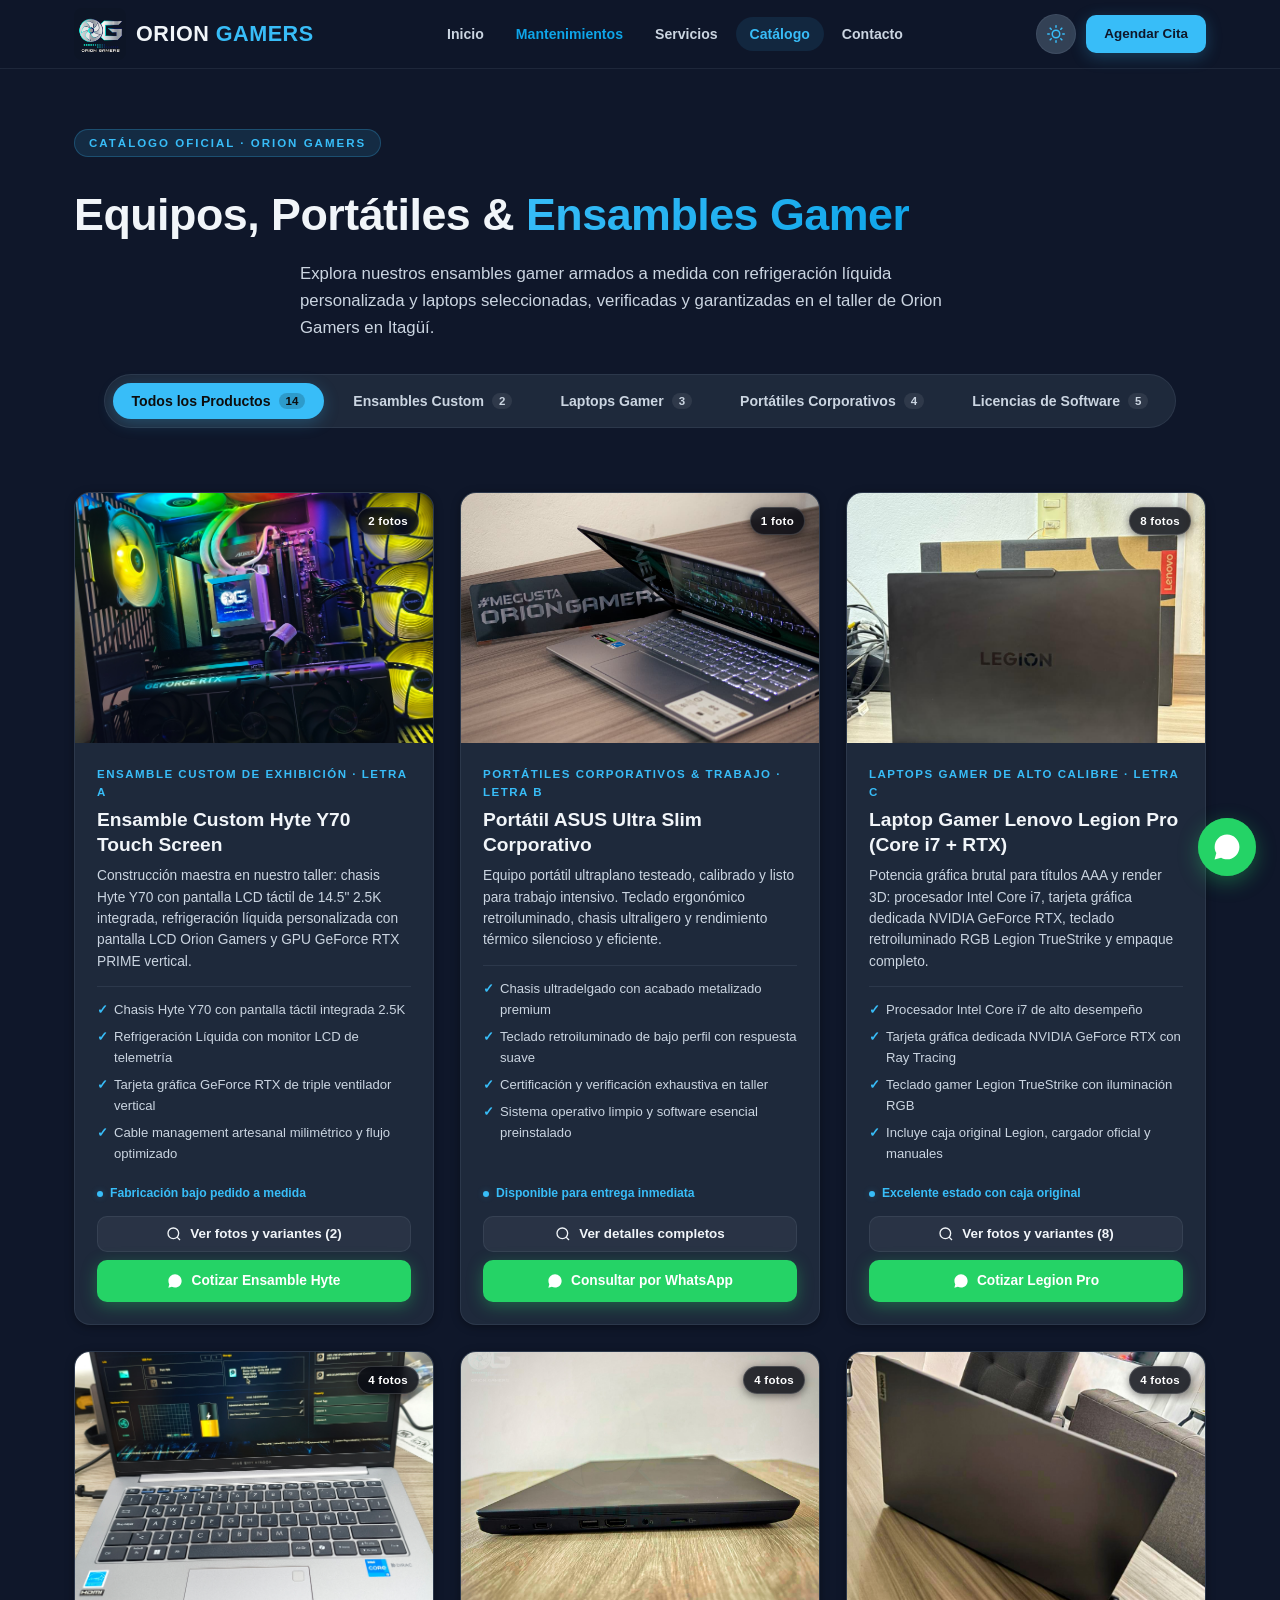
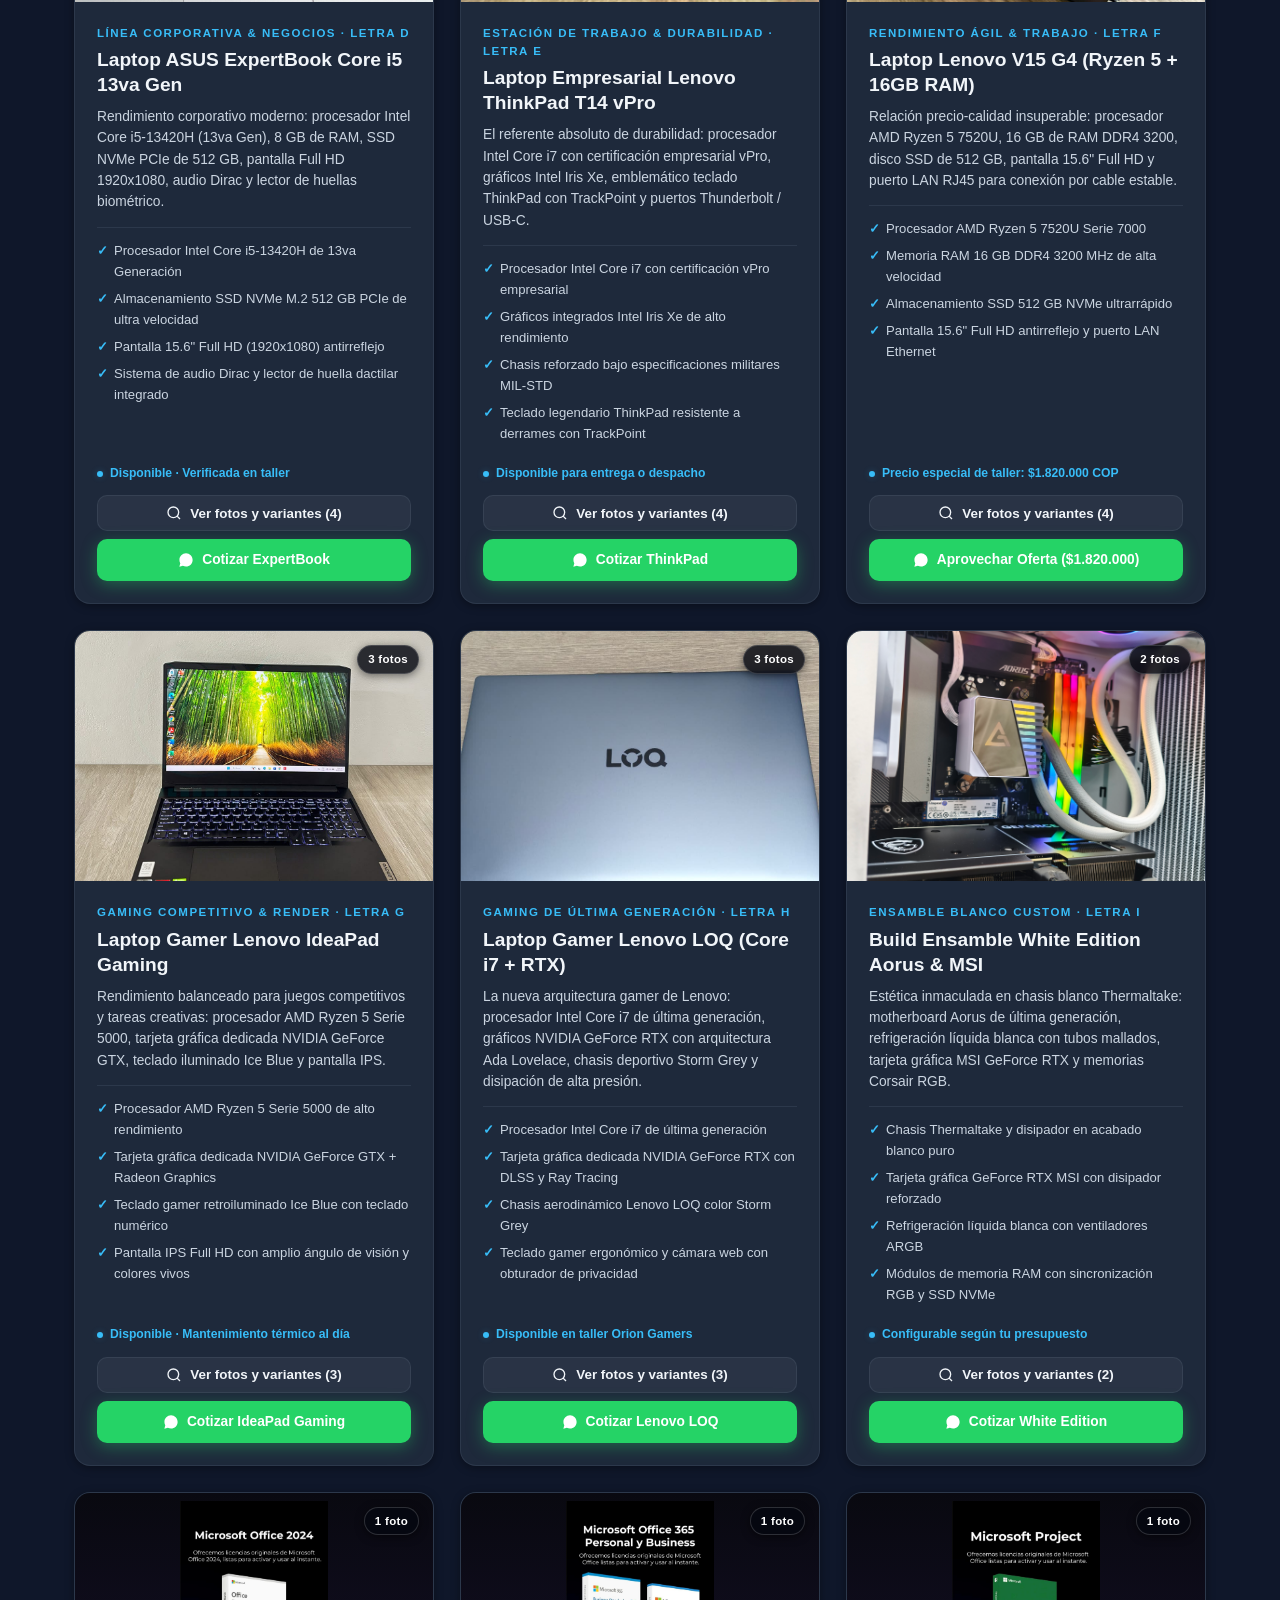
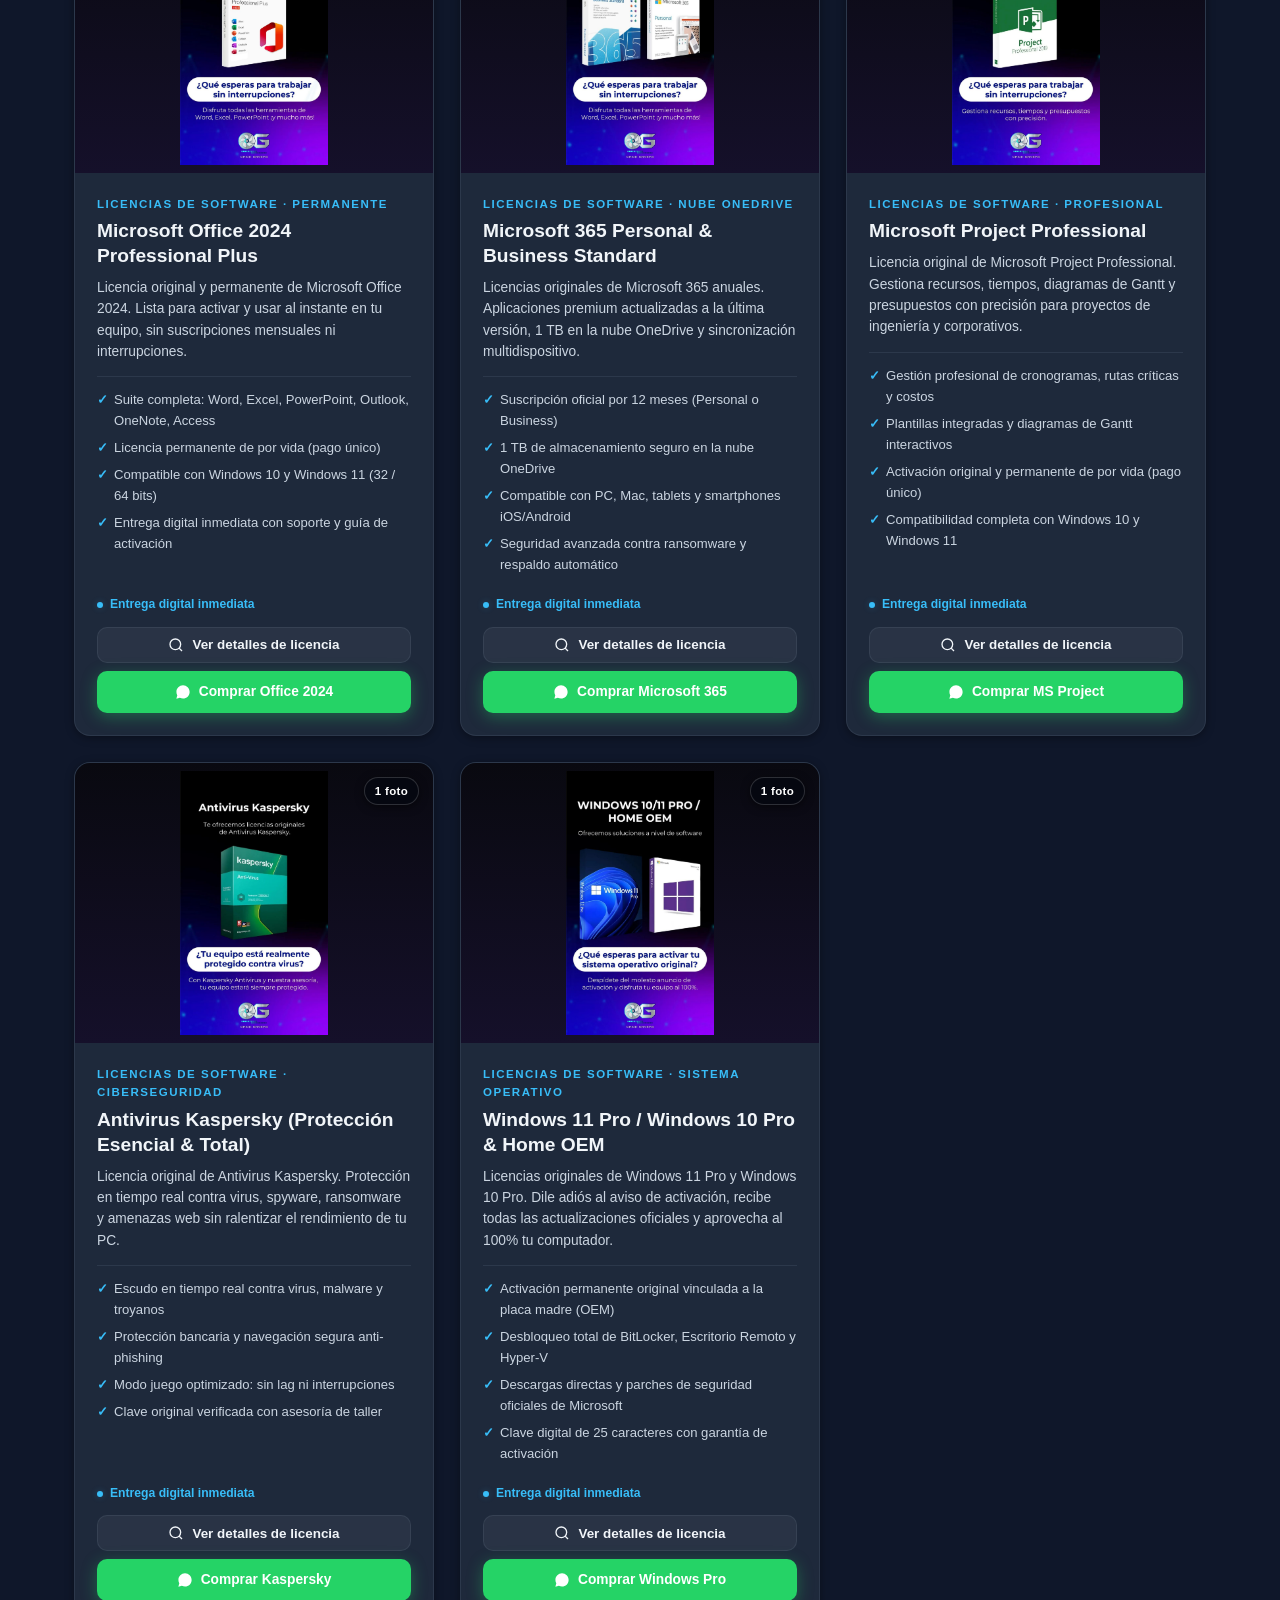
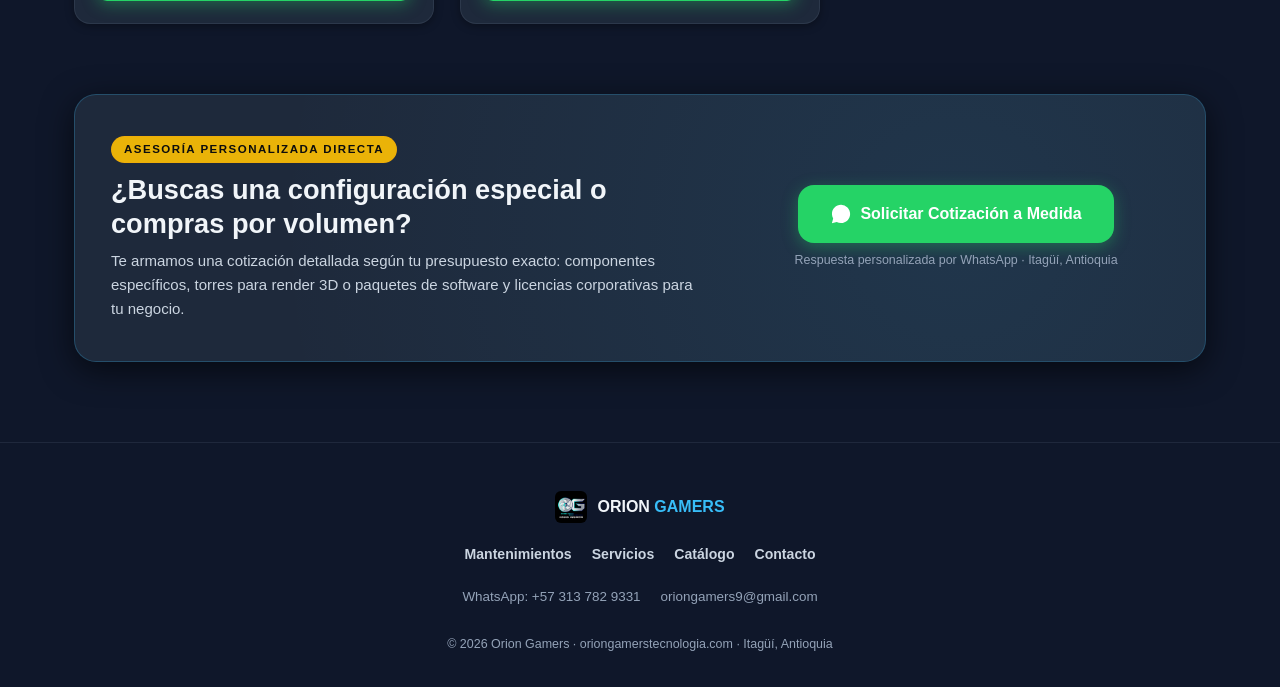
==== catalogo.html @ 81de01fb "Deploy: Sitio web Orion Gamers con catálogo de variantes, mantenimientos PS5 y diseño minimalista" ====
<!DOCTYPE html>
<html lang="es" data-theme="dark">
<head>
  <meta charset="UTF-8">
  <meta name="viewport" content="width=device-width, initial-scale=1.0">
  <title>Catálogo Oficial | Orion Gamers · Ensambles, Portátiles y Licencias Originales</title>
  <meta name="description" content="Explora el catálogo de Orion Gamers en Itagüí: Ensambles gamer personalizados, portátiles garantizados, software 100% original (Windows, Office, Kaspersky) y componentes.">
  <meta name="theme-color" content="#0d0d0d">
  <meta property="og:title" content="Catálogo Oficial · Orion Gamers">
  <meta property="og:description" content="Ensambles gamer a medida, portátiles, licencias de software originales y servicios de taller en Itagüí.">
  <meta property="og:type" content="website">
  <meta property="og:url" content="https://oriongamerstecnologia.com/catalogo.html">
  <meta property="og:image" content="Logos%20OrionGamers/Orion_Gamers_Variante_14.webp">
  <link rel="icon" type="image/webp" href="Logos%20OrionGamers/Orion_Gamers_Variante_14.webp" id="favicon">
  <link rel="stylesheet" href="styles.css">
</head>
<body>

  <!-- ==================== HEADER ==================== -->
  <header class="header" id="header">
    <div class="container header-inner">
      <a href="index.html" class="logo">
        <img src="Logos%20OrionGamers/Orion_Gamers_Variante_14.webp" alt="Orion Gamers" id="brand-logo" width="44" height="44">
        <div class="logo-text">
          <span class="logo-name">ORION <span class="accent">GAMERS</span></span>
        </div>
      </a>

      <nav class="nav" id="nav">
        <a href="index.html" class="nav-link">Inicio</a>
        <a href="mantenimientos.html" class="nav-link nav-highlight">Mantenimientos</a>
        <a href="servicios.html" class="nav-link">Servicios</a>
        <a href="catalogo.html" class="nav-link active">Catálogo</a>
        <a href="contacto.html" class="nav-link">Contacto</a>
      </nav>

      <div class="header-actions">
        <button id="theme-toggle" class="theme-btn" type="button" aria-label="Cambiar tema">
          <svg class="theme-icon-sun" viewBox="0 0 24 24" width="18" height="18" fill="none" stroke="currentColor" stroke-width="2" stroke-linecap="round" stroke-linejoin="round"><circle cx="12" cy="12" r="5"></circle><line x1="12" y1="1" x2="12" y2="3"></line><line x1="12" y1="21" x2="12" y2="23"></line><line x1="4.22" y1="4.22" x2="5.64" y2="5.64"></line><line x1="18.36" y1="18.36" x2="19.78" y2="19.78"></line><line x1="1" y1="12" x2="3" y2="12"></line><line x1="21" y1="12" x2="23" y2="12"></line><line x1="4.22" y1="19.78" x2="5.64" y2="18.36"></line><line x1="18.36" y1="5.64" x2="19.78" y2="4.22"></line></svg>
          <svg class="theme-icon-moon" viewBox="0 0 24 24" width="18" height="18" fill="none" stroke="currentColor" stroke-width="2" stroke-linecap="round" stroke-linejoin="round"><path d="M21 12.79A9 9 0 1 1 11.21 3 7 7 0 0 0 21 12.79z"></path></svg>
        </button>
        <a href="https://wa.me/573137829331?text=Hola%20Orion%20Gamers%2C%20quiero%20agendar%20una%20cita%20previa" target="_blank" rel="noopener" class="btn btn-primary btn-sm hide-mobile">Agendar Cita</a>
        <button id="menu-toggle" class="menu-btn" type="button" aria-label="Menú" aria-expanded="false">
          <span></span><span></span><span></span>
        </button>
      </div>
    </div>
  </header>

  <main>

    <!-- ==================== HERO DEL CATÁLOGO ==================== -->
    <section class="catalog-hero">
      <div class="container text-center">
        <span class="section-badge">CATÁLOGO OFICIAL · ORION GAMERS</span>
        <h1 class="catalog-hero-title">Equipos, Portátiles &amp; <span class="gradient">Ensambles Gamer</span></h1>
        <p class="catalog-hero-desc">
          Explora nuestros ensambles gamer armados a medida con refrigeración líquida personalizada y laptops seleccionadas, verificadas y garantizadas en el taller de Orion Gamers en Itagüí.
        </p>

        <!-- Pestañas de Filtrado Interactivo -->
        <div class="catalog-filter-bar" id="catalog-filter-bar">
          <button type="button" class="filter-btn active" data-filter="all">
            <span>Todos los Productos</span>
            <span class="filter-count" id="count-all">14</span>
          </button>
          <button type="button" class="filter-btn" data-filter="gamer-custom">
            <span>Ensambles Custom</span>
            <span class="filter-count">2</span>
          </button>
          <button type="button" class="filter-btn" data-filter="laptop-gamer">
            <span>Laptops Gamer</span>
            <span class="filter-count">3</span>
          </button>
          <button type="button" class="filter-btn" data-filter="laptop-pro">
            <span>Portátiles Corporativos</span>
            <span class="filter-count">4</span>
          </button>
          <button type="button" class="filter-btn" data-filter="software-licencias">
            <span>Licencias de Software</span>
            <span class="filter-count">5</span>
          </button>
        </div>
      </div>
    </section>

    <!-- ==================== GRILLA DEL CATÁLOGO ==================== -->
    <section class="catalog-section">
      <div class="container">
        
        <div class="catalog-grid" id="catalog-grid">

          <!-- 1. PRODUCTO A: ENSAMBLE CUSTOM HYTE Y70 TOUCH SCREEN -->
          <article class="catalog-card" data-category="gamer-custom" data-product-id="A">
            <div class="catalog-card-media" role="button" tabindex="0" aria-label="Ampliar fotos del Ensamble Custom Hyte Y70">
              <span class="catalog-variants-pill">2 fotos</span>
              <img src="Imagenes%20y%20videos%20Pagina/A.jpeg" alt="Ensamble Custom Hyte Y70 Touch Screen Orion Gamers con GPU Vertical y Refrigeración Líquida" loading="lazy">
              <div class="catalog-media-overlay">
                <span class="overlay-badge">Ver 2 fotos y pantalla LCD</span>
              </div>
            </div>
            <div class="catalog-card-body">
              <div class="catalog-category-tag">Ensamble Custom de Exhibición · Letra A</div>
              <h3 class="catalog-item-title">Ensamble Custom Hyte Y70 Touch Screen</h3>
              <p class="catalog-item-desc">Construcción maestra en nuestro taller: chasis Hyte Y70 con pantalla LCD táctil de 14.5" 2.5K integrada, refrigeración líquida personalizada con pantalla LCD Orion Gamers y GPU GeForce RTX PRIME vertical.</p>
              <ul class="catalog-item-specs">
                <li><span>✓</span> Chasis Hyte Y70 con pantalla táctil integrada 2.5K</li>
                <li><span>✓</span> Refrigeración Líquida con monitor LCD de telemetría</li>
                <li><span>✓</span> Tarjeta gráfica GeForce RTX de triple ventilador vertical</li>
                <li><span>✓</span> Cable management artesanal milimétrico y flujo optimizado</li>
              </ul>
              <div class="catalog-card-footer">
                <span class="catalog-stock-status">Fabricación bajo pedido a medida</span>
                <div class="catalog-card-actions">
                  <button type="button" class="btn btn-secondary btn-catalog-view" data-product-id="A">
                    <svg viewBox="0 0 24 24" width="16" height="16" fill="none" stroke="currentColor" stroke-width="2"><circle cx="11" cy="11" r="8"></circle><line x1="21" y1="21" x2="16.65" y2="16.65"></line></svg>
                    Ver fotos y variantes (2)
                  </button>
                  <a href="https://wa.me/573137829331?text=Hola%20Orion%20Gamers%2C%20deseo%20cotizar%20un%20ensamble%20custom%20similar%20al%20Hyte%20Y70%20Touch." target="_blank" rel="noopener" class="btn btn-whatsapp btn-catalog-quote">
                    <svg viewBox="0 0 24 24" width="16" height="16" fill="currentColor"><path d="M12.04 2c-5.46 0-9.91 4.45-9.91 9.91 0 1.75.46 3.45 1.32 4.95L2.05 22l5.25-1.38c1.45.79 3.08 1.21 4.74 1.21 5.46 0 9.91-4.45 9.91-9.91 0-2.65-1.03-5.14-2.9-7.01A9.82 9.82 0 0 0 12.04 2zM17.5 14.38c-.28-.14-1.65-.81-1.9-.9-.26-.1-.45-.14-.64.14-.19.28-.73.9-.9 1.09-.17.19-.34.21-.62.07-.28-.14-1.18-.43-2.25-1.39-.83-.74-1.39-1.65-1.55-1.93-.16-.28-.02-.43.12-.57.13-.13.28-.34.42-.51.14-.17.19-.28.28-.47.09-.19.05-.36-.02-.5-.07-.14-.64-1.54-.88-2.11-.23-.55-.47-.48-.64-.49-.17-.01-.36-.01-.55-.01-.19 0-.5.07-.76.36-.26.28-1 1-1 2.43 0 1.44 1.03 2.82 1.18 3.01.14.19 2.03 3.1 4.92 4.35.69.3 1.23.48 1.65.61.69.22 1.32.19 1.82.11.56-.08 1.65-.67 1.88-1.32.23-.65.23-1.2.16-1.32-.07-.12-.26-.19-.54-.33z"/></svg>
                    Cotizar Ensamble Hyte
                  </a>
                </div>
              </div>
            </div>
          </article>

          <!-- 2. PRODUCTO B: PORTÁTIL ASUS ZENBOOK / VIVOBOOK CORPORATIVO -->
          <article class="catalog-card" data-category="laptop-pro" data-product-id="B">
            <div class="catalog-card-media" role="button" tabindex="0" aria-label="Ampliar fotos del Portátil ASUS">
              <span class="catalog-variants-pill">1 foto</span>
              <img src="Imagenes%20y%20videos%20Pagina/B.jpeg" alt="Portátil ASUS verificado con placa oficial Orion Gamers" loading="lazy">
              <div class="catalog-media-overlay">
                <span class="overlay-badge">Ver detalles del equipo</span>
              </div>
            </div>
            <div class="catalog-card-body">
              <div class="catalog-category-tag">Portátiles Corporativos &amp; Trabajo · Letra B</div>
              <h3 class="catalog-item-title">Portátil ASUS Ultra Slim Corporativo</h3>
              <p class="catalog-item-desc">Equipo portátil ultraplano testeado, calibrado y listo para trabajo intensivo. Teclado ergonómico retroiluminado, chasis ultraligero y rendimiento térmico silencioso y eficiente.</p>
              <ul class="catalog-item-specs">
                <li><span>✓</span> Chasis ultradelgado con acabado metalizado premium</li>
                <li><span>✓</span> Teclado retroiluminado de bajo perfil con respuesta suave</li>
                <li><span>✓</span> Certificación y verificación exhaustiva en taller</li>
                <li><span>✓</span> Sistema operativo limpio y software esencial preinstalado</li>
              </ul>
              <div class="catalog-card-footer">
                <span class="catalog-stock-status">Disponible para entrega inmediata</span>
                <div class="catalog-card-actions">
                  <button type="button" class="btn btn-secondary btn-catalog-view" data-product-id="B">
                    <svg viewBox="0 0 24 24" width="16" height="16" fill="none" stroke="currentColor" stroke-width="2"><circle cx="11" cy="11" r="8"></circle><line x1="21" y1="21" x2="16.65" y2="16.65"></line></svg>
                    Ver detalles completos
                  </button>
                  <a href="https://wa.me/573137829331?text=Hola%20Orion%20Gamers%2C%20deseo%20consultar%20precio%20y%20disponibilidad%20del%20port%C3%A1til%20ASUS%20corporativo." target="_blank" rel="noopener" class="btn btn-whatsapp btn-catalog-quote">
                    <svg viewBox="0 0 24 24" width="16" height="16" fill="currentColor"><path d="M12.04 2c-5.46 0-9.91 4.45-9.91 9.91 0 1.75.46 3.45 1.32 4.95L2.05 22l5.25-1.38c1.45.79 3.08 1.21 4.74 1.21 5.46 0 9.91-4.45 9.91-9.91 0-2.65-1.03-5.14-2.9-7.01A9.82 9.82 0 0 0 12.04 2zM17.5 14.38c-.28-.14-1.65-.81-1.9-.9-.26-.1-.45-.14-.64.14-.19.28-.73.9-.9 1.09-.17.19-.34.21-.62.07-.28-.14-1.18-.43-2.25-1.39-.83-.74-1.39-1.65-1.55-1.93-.16-.28-.02-.43.12-.57.13-.13.28-.34.42-.51.14-.17.19-.28.28-.47.09-.19.05-.36-.02-.5-.07-.14-.64-1.54-.88-2.11-.23-.55-.47-.48-.64-.49-.17-.01-.36-.01-.55-.01-.19 0-.5.07-.76.36-.26.28-1 1-1 2.43 0 1.44 1.03 2.82 1.18 3.01.14.19 2.03 3.1 4.92 4.35.69.3 1.23.48 1.65.61.69.22 1.32.19 1.82.11.56-.08 1.65-.67 1.88-1.32.23-.65.23-1.2.16-1.32-.07-.12-.26-.19-.54-.33z"/></svg>
                    Consultar por WhatsApp
                  </a>
                </div>
              </div>
            </div>
          </article>

          <!-- 3. PRODUCTO C: LAPTOP GAMER LENOVO LEGION PRO (8 VARIANTES) -->
          <article class="catalog-card" data-category="laptop-gamer" data-product-id="C">
            <div class="catalog-card-media" role="button" tabindex="0" aria-label="Ampliar fotos de la Laptop Gamer Lenovo Legion Pro">
              <span class="catalog-variants-pill">8 fotos</span>
              <img src="Imagenes%20y%20videos%20Pagina/C.jpeg" alt="Laptop Gamer Lenovo Legion Pro con Disipación Térmica Reforzada Orion Gamers" loading="lazy">
              <div class="catalog-media-overlay">
                <span class="overlay-badge">Ver 8 variantes y caja original</span>
              </div>
            </div>
            <div class="catalog-card-body">
              <div class="catalog-category-tag">Laptops Gamer de Alto Calibre · Letra C</div>
              <h3 class="catalog-item-title">Laptop Gamer Lenovo Legion Pro (Core i7 + RTX)</h3>
              <p class="catalog-item-desc">Potencia gráfica brutal para títulos AAA y render 3D: procesador Intel Core i7, tarjeta gráfica dedicada NVIDIA GeForce RTX, teclado retroiluminado RGB Legion TrueStrike y empaque completo.</p>
              <ul class="catalog-item-specs">
                <li><span>✓</span> Procesador Intel Core i7 de alto desempeño</li>
                <li><span>✓</span> Tarjeta gráfica dedicada NVIDIA GeForce RTX con Ray Tracing</li>
                <li><span>✓</span> Teclado gamer Legion TrueStrike con iluminación RGB</li>
                <li><span>✓</span> Incluye caja original Legion, cargador oficial y manuales</li>
              </ul>
              <div class="catalog-card-footer">
                <span class="catalog-stock-status">Excelente estado con caja original</span>
                <div class="catalog-card-actions">
                  <button type="button" class="btn btn-secondary btn-catalog-view" data-product-id="C">
                    <svg viewBox="0 0 24 24" width="16" height="16" fill="none" stroke="currentColor" stroke-width="2"><circle cx="11" cy="11" r="8"></circle><line x1="21" y1="21" x2="16.65" y2="16.65"></line></svg>
                    Ver fotos y variantes (8)
                  </button>
                  <a href="https://wa.me/573137829331?text=Hola%20Orion%20Gamers%2C%20deseo%20cotizar%20la%20laptop%20gamer%20Lenovo%20Legion%20Pro%20con%20Core%20i7%20y%20RTX." target="_blank" rel="noopener" class="btn btn-whatsapp btn-catalog-quote">
                    <svg viewBox="0 0 24 24" width="16" height="16" fill="currentColor"><path d="M12.04 2c-5.46 0-9.91 4.45-9.91 9.91 0 1.75.46 3.45 1.32 4.95L2.05 22l5.25-1.38c1.45.79 3.08 1.21 4.74 1.21 5.46 0 9.91-4.45 9.91-9.91 0-2.65-1.03-5.14-2.9-7.01A9.82 9.82 0 0 0 12.04 2zM17.5 14.38c-.28-.14-1.65-.81-1.9-.9-.26-.1-.45-.14-.64.14-.19.28-.73.9-.9 1.09-.17.19-.34.21-.62.07-.28-.14-1.18-.43-2.25-1.39-.83-.74-1.39-1.65-1.55-1.93-.16-.28-.02-.43.12-.57.13-.13.28-.34.42-.51.14-.17.19-.28.28-.47.09-.19.05-.36-.02-.5-.07-.14-.64-1.54-.88-2.11-.23-.55-.47-.48-.64-.49-.17-.01-.36-.01-.55-.01-.19 0-.5.07-.76.36-.26.28-1 1-1 2.43 0 1.44 1.03 2.82 1.18 3.01.14.19 2.03 3.1 4.92 4.35.69.3 1.23.48 1.65.61.69.22 1.32.19 1.82.11.56-.08 1.65-.67 1.88-1.32.23-.65.23-1.2.16-1.32-.07-.12-.26-.19-.54-.33z"/></svg>
                    Cotizar Legion Pro
                  </a>
                </div>
              </div>
            </div>
          </article>

          <!-- 4. PRODUCTO D: LAPTOP ASUS EXPERTBOOK CORE I5 13VA GEN (4 VARIANTES) -->
          <article class="catalog-card" data-category="laptop-pro" data-product-id="D">
            <div class="catalog-card-media" role="button" tabindex="0" aria-label="Ampliar fotos de la Laptop ASUS ExpertBook">
              <span class="catalog-variants-pill">4 fotos</span>
              <img src="Imagenes%20y%20videos%20Pagina/D.jpeg" alt="Laptop ASUS ExpertBook Intel Core i5 13va Gen con BIOS EZ Mode verificado Orion Gamers" loading="lazy">
              <div class="catalog-media-overlay">
                <span class="overlay-badge">Ver 4 fotos y telemetría BIOS</span>
              </div>
            </div>
            <div class="catalog-card-body">
              <div class="catalog-category-tag">Línea Corporativa &amp; Negocios · Letra D</div>
              <h3 class="catalog-item-title">Laptop ASUS ExpertBook Core i5 13va Gen</h3>
              <p class="catalog-item-desc">Rendimiento corporativo moderno: procesador Intel Core i5-13420H (13va Gen), 8 GB de RAM, SSD NVMe PCIe de 512 GB, pantalla Full HD 1920x1080, audio Dirac y lector de huellas biométrico.</p>
              <ul class="catalog-item-specs">
                <li><span>✓</span> Procesador Intel Core i5-13420H de 13va Generación</li>
                <li><span>✓</span> Almacenamiento SSD NVMe M.2 512 GB PCIe de ultra velocidad</li>
                <li><span>✓</span> Pantalla 15.6" Full HD (1920x1080) antirreflejo</li>
                <li><span>✓</span> Sistema de audio Dirac y lector de huella dactilar integrado</li>
              </ul>
              <div class="catalog-card-footer">
                <span class="catalog-stock-status">Disponible · Verificada en taller</span>
                <div class="catalog-card-actions">
                  <button type="button" class="btn btn-secondary btn-catalog-view" data-product-id="D">
                    <svg viewBox="0 0 24 24" width="16" height="16" fill="none" stroke="currentColor" stroke-width="2"><circle cx="11" cy="11" r="8"></circle><line x1="21" y1="21" x2="16.65" y2="16.65"></line></svg>
                    Ver fotos y variantes (4)
                  </button>
                  <a href="https://wa.me/573137829331?text=Hola%20Orion%20Gamers%2C%20deseo%20cotizar%20la%20laptop%20ASUS%20ExpertBook%20Core%20i5%2013va%20Gen." target="_blank" rel="noopener" class="btn btn-whatsapp btn-catalog-quote">
                    <svg viewBox="0 0 24 24" width="16" height="16" fill="currentColor"><path d="M12.04 2c-5.46 0-9.91 4.45-9.91 9.91 0 1.75.46 3.45 1.32 4.95L2.05 22l5.25-1.38c1.45.79 3.08 1.21 4.74 1.21 5.46 0 9.91-4.45 9.91-9.91 0-2.65-1.03-5.14-2.9-7.01A9.82 9.82 0 0 0 12.04 2zM17.5 14.38c-.28-.14-1.65-.81-1.9-.9-.26-.1-.45-.14-.64.14-.19.28-.73.9-.9 1.09-.17.19-.34.21-.62.07-.28-.14-1.18-.43-2.25-1.39-.83-.74-1.39-1.65-1.55-1.93-.16-.28-.02-.43.12-.57.13-.13.28-.34.42-.51.14-.17.19-.28.28-.47.09-.19.05-.36-.02-.5-.07-.14-.64-1.54-.88-2.11-.23-.55-.47-.48-.64-.49-.17-.01-.36-.01-.55-.01-.19 0-.5.07-.76.36-.26.28-1 1-1 2.43 0 1.44 1.03 2.82 1.18 3.01.14.19 2.03 3.1 4.92 4.35.69.3 1.23.48 1.65.61.69.22 1.32.19 1.82.11.56-.08 1.65-.67 1.88-1.32.23-.65.23-1.2.16-1.32-.07-.12-.26-.19-.54-.33z"/></svg>
                    Cotizar ExpertBook
                  </a>
                </div>
              </div>
            </div>
          </article>

          <!-- 5. PRODUCTO E: LAPTOP EMPRESARIAL LENOVO THINKPAD T14 (4 VARIANTES) -->
          <article class="catalog-card" data-category="laptop-pro" data-product-id="E">
            <div class="catalog-card-media" role="button" tabindex="0" aria-label="Ampliar fotos de la Laptop Lenovo ThinkPad T14">
              <span class="catalog-variants-pill">4 fotos</span>
              <img src="Imagenes%20y%20videos%20Pagina/E.jpeg" alt="Laptops Empresariales ThinkPad T14 con Teclado Ergonómico y Puertos Thunderbolt" loading="lazy">
              <div class="catalog-media-overlay">
                <span class="overlay-badge">Ver 4 fotos del ThinkPad T14</span>
              </div>
            </div>
            <div class="catalog-card-body">
              <div class="catalog-category-tag">Estación de Trabajo &amp; Durabilidad · Letra E</div>
              <h3 class="catalog-item-title">Laptop Empresarial Lenovo ThinkPad T14 vPro</h3>
              <p class="catalog-item-desc">El referente absoluto de durabilidad: procesador Intel Core i7 con certificación empresarial vPro, gráficos Intel Iris Xe, emblemático teclado ThinkPad con TrackPoint y puertos Thunderbolt / USB-C.</p>
              <ul class="catalog-item-specs">
                <li><span>✓</span> Procesador Intel Core i7 con certificación vPro empresarial</li>
                <li><span>✓</span> Gráficos integrados Intel Iris Xe de alto rendimiento</li>
                <li><span>✓</span> Chasis reforzado bajo especificaciones militares MIL-STD</li>
                <li><span>✓</span> Teclado legendario ThinkPad resistente a derrames con TrackPoint</li>
              </ul>
              <div class="catalog-card-footer">
                <span class="catalog-stock-status">Disponible para entrega o despacho</span>
                <div class="catalog-card-actions">
                  <button type="button" class="btn btn-secondary btn-catalog-view" data-product-id="E">
                    <svg viewBox="0 0 24 24" width="16" height="16" fill="none" stroke="currentColor" stroke-width="2"><circle cx="11" cy="11" r="8"></circle><line x1="21" y1="21" x2="16.65" y2="16.65"></line></svg>
                    Ver fotos y variantes (4)
                  </button>
                  <a href="https://wa.me/573137829331?text=Hola%20Orion%20Gamers%2C%20requiero%20cotizaci%C3%B3n%20de%20la%20laptop%20empresarial%20Lenovo%20ThinkPad%20T14." target="_blank" rel="noopener" class="btn btn-whatsapp btn-catalog-quote">
                    <svg viewBox="0 0 24 24" width="16" height="16" fill="currentColor"><path d="M12.04 2c-5.46 0-9.91 4.45-9.91 9.91 0 1.75.46 3.45 1.32 4.95L2.05 22l5.25-1.38c1.45.79 3.08 1.21 4.74 1.21 5.46 0 9.91-4.45 9.91-9.91 0-2.65-1.03-5.14-2.9-7.01A9.82 9.82 0 0 0 12.04 2zM17.5 14.38c-.28-.14-1.65-.81-1.9-.9-.26-.1-.45-.14-.64.14-.19.28-.73.9-.9 1.09-.17.19-.34.21-.62.07-.28-.14-1.18-.43-2.25-1.39-.83-.74-1.39-1.65-1.55-1.93-.16-.28-.02-.43.12-.57.13-.13.28-.34.42-.51.14-.17.19-.28.28-.47.09-.19.05-.36-.02-.5-.07-.14-.64-1.54-.88-2.11-.23-.55-.47-.48-.64-.49-.17-.01-.36-.01-.55-.01-.19 0-.5.07-.76.36-.26.28-1 1-1 2.43 0 1.44 1.03 2.82 1.18 3.01.14.19 2.03 3.1 4.92 4.35.69.3 1.23.48 1.65.61.69.22 1.32.19 1.82.11.56-.08 1.65-.67 1.88-1.32.23-.65.23-1.2.16-1.32-.07-.12-.26-.19-.54-.33z"/></svg>
                    Cotizar ThinkPad
                  </a>
                </div>
              </div>
            </div>
          </article>

          <!-- 6. PRODUCTO F: LENOVO V15 G4 AMN RYZEN 5 + 16GB (4 VARIANTES) -->
          <article class="catalog-card" data-category="laptop-pro" data-product-id="F">
            <div class="catalog-card-media" role="button" tabindex="0" aria-label="Ampliar fotos de la Laptop Lenovo V15 G4">
              <span class="catalog-variants-pill">4 fotos</span>
              <img src="Imagenes%20y%20videos%20Pagina/F.jpeg" alt="Laptop Lenovo V15 G4 AMN AMD Ryzen 5 16GB RAM 512SSD Orion Gamers" loading="lazy">
              <div class="catalog-media-overlay">
                <span class="overlay-badge">Ver 4 fotos y ficha técnica</span>
              </div>
            </div>
            <div class="catalog-card-body">
              <div class="catalog-category-tag">Rendimiento Ágil &amp; Trabajo · Letra F</div>
              <h3 class="catalog-item-title">Laptop Lenovo V15 G4 (Ryzen 5 + 16GB RAM)</h3>
              <p class="catalog-item-desc">Relación precio-calidad insuperable: procesador AMD Ryzen 5 7520U, 16 GB de RAM DDR4 3200, disco SSD de 512 GB, pantalla 15.6" Full HD y puerto LAN RJ45 para conexión por cable estable.</p>
              <ul class="catalog-item-specs">
                <li><span>✓</span> Procesador AMD Ryzen 5 7520U Serie 7000</li>
                <li><span>✓</span> Memoria RAM 16 GB DDR4 3200 MHz de alta velocidad</li>
                <li><span>✓</span> Almacenamiento SSD 512 GB NVMe ultrarrápido</li>
                <li><span>✓</span> Pantalla 15.6" Full HD antirreflejo y puerto LAN Ethernet</li>
              </ul>
              <div class="catalog-card-footer">
                <span class="catalog-stock-status">Precio especial de taller: $1.820.000 COP</span>
                <div class="catalog-card-actions">
                  <button type="button" class="btn btn-secondary btn-catalog-view" data-product-id="F">
                    <svg viewBox="0 0 24 24" width="16" height="16" fill="none" stroke="currentColor" stroke-width="2"><circle cx="11" cy="11" r="8"></circle><line x1="21" y1="21" x2="16.65" y2="16.65"></line></svg>
                    Ver fotos y variantes (4)
                  </button>
                  <a href="https://wa.me/573137829331?text=Hola%20Orion%20Gamers%2C%20me%20interesa%20la%20laptop%20Lenovo%20V15%20G4%20Ryzen%205%20con%2016GB%20RAM%20por%20%241.820.000." target="_blank" rel="noopener" class="btn btn-whatsapp btn-catalog-quote">
                    <svg viewBox="0 0 24 24" width="16" height="16" fill="currentColor"><path d="M12.04 2c-5.46 0-9.91 4.45-9.91 9.91 0 1.75.46 3.45 1.32 4.95L2.05 22l5.25-1.38c1.45.79 3.08 1.21 4.74 1.21 5.46 0 9.91-4.45 9.91-9.91 0-2.65-1.03-5.14-2.9-7.01A9.82 9.82 0 0 0 12.04 2zM17.5 14.38c-.28-.14-1.65-.81-1.9-.9-.26-.1-.45-.14-.64.14-.19.28-.73.9-.9 1.09-.17.19-.34.21-.62.07-.28-.14-1.18-.43-2.25-1.39-.83-.74-1.39-1.65-1.55-1.93-.16-.28-.02-.43.12-.57.13-.13.28-.34.42-.51.14-.17.19-.28.28-.47.09-.19.05-.36-.02-.5-.07-.14-.64-1.54-.88-2.11-.23-.55-.47-.48-.64-.49-.17-.01-.36-.01-.55-.01-.19 0-.5.07-.76.36-.26.28-1 1-1 2.43 0 1.44 1.03 2.82 1.18 3.01.14.19 2.03 3.1 4.92 4.35.69.3 1.23.48 1.65.61.69.22 1.32.19 1.82.11.56-.08 1.65-.67 1.88-1.32.23-.65.23-1.2.16-1.32-.07-.12-.26-.19-.54-.33z"/></svg>
                    Aprovechar Oferta ($1.820.000)
                  </a>
                </div>
              </div>
            </div>
          </article>

          <!-- 7. PRODUCTO G: LENOVO IDEAPAD GAMING RYZEN 5 + GTX (3 VARIANTES) -->
          <article class="catalog-card" data-category="laptop-gamer" data-product-id="G">
            <div class="catalog-card-media" role="button" tabindex="0" aria-label="Ampliar fotos de la Lenovo IdeaPad Gaming">
              <span class="catalog-variants-pill">3 fotos</span>
              <img src="Imagenes%20y%20videos%20Pagina/G.jpeg" alt="Laptop Gamer Lenovo IdeaPad Gaming con Ryzen 5 y GeForce GTX Orion Gamers" loading="lazy">
              <div class="catalog-media-overlay">
                <span class="overlay-badge">Ver 3 fotos y teclado retroiluminado</span>
              </div>
            </div>
            <div class="catalog-card-body">
              <div class="catalog-category-tag">Gaming Competitivo &amp; Render · Letra G</div>
              <h3 class="catalog-item-title">Laptop Gamer Lenovo IdeaPad Gaming</h3>
              <p class="catalog-item-desc">Rendimiento balanceado para juegos competitivos y tareas creativas: procesador AMD Ryzen 5 Serie 5000, tarjeta gráfica dedicada NVIDIA GeForce GTX, teclado iluminado Ice Blue y pantalla IPS.</p>
              <ul class="catalog-item-specs">
                <li><span>✓</span> Procesador AMD Ryzen 5 Serie 5000 de alto rendimiento</li>
                <li><span>✓</span> Tarjeta gráfica dedicada NVIDIA GeForce GTX + Radeon Graphics</li>
                <li><span>✓</span> Teclado gamer retroiluminado Ice Blue con teclado numérico</li>
                <li><span>✓</span> Pantalla IPS Full HD con amplio ángulo de visión y colores vivos</li>
              </ul>
              <div class="catalog-card-footer">
                <span class="catalog-stock-status">Disponible · Mantenimiento térmico al día</span>
                <div class="catalog-card-actions">
                  <button type="button" class="btn btn-secondary btn-catalog-view" data-product-id="G">
                    <svg viewBox="0 0 24 24" width="16" height="16" fill="none" stroke="currentColor" stroke-width="2"><circle cx="11" cy="11" r="8"></circle><line x1="21" y1="21" x2="16.65" y2="16.65"></line></svg>
                    Ver fotos y variantes (3)
                  </button>
                  <a href="https://wa.me/573137829331?text=Hola%20Orion%20Gamers%2C%20deseo%20cotizar%20la%20laptop%20gamer%20Lenovo%20IdeaPad%20Gaming%20Ryzen%205%20y%20GeForce%20GTX." target="_blank" rel="noopener" class="btn btn-whatsapp btn-catalog-quote">
                    <svg viewBox="0 0 24 24" width="16" height="16" fill="currentColor"><path d="M12.04 2c-5.46 0-9.91 4.45-9.91 9.91 0 1.75.46 3.45 1.32 4.95L2.05 22l5.25-1.38c1.45.79 3.08 1.21 4.74 1.21 5.46 0 9.91-4.45 9.91-9.91 0-2.65-1.03-5.14-2.9-7.01A9.82 9.82 0 0 0 12.04 2zM17.5 14.38c-.28-.14-1.65-.81-1.9-.9-.26-.1-.45-.14-.64.14-.19.28-.73.9-.9 1.09-.17.19-.34.21-.62.07-.28-.14-1.18-.43-2.25-1.39-.83-.74-1.39-1.65-1.55-1.93-.16-.28-.02-.43.12-.57.13-.13.28-.34.42-.51.14-.17.19-.28.28-.47.09-.19.05-.36-.02-.5-.07-.14-.64-1.54-.88-2.11-.23-.55-.47-.48-.64-.49-.17-.01-.36-.01-.55-.01-.19 0-.5.07-.76.36-.26.28-1 1-1 2.43 0 1.44 1.03 2.82 1.18 3.01.14.19 2.03 3.1 4.92 4.35.69.3 1.23.48 1.65.61.69.22 1.32.19 1.82.11.56-.08 1.65-.67 1.88-1.32.23-.65.23-1.2.16-1.32-.07-.12-.26-.19-.54-.33z"/></svg>
                    Cotizar IdeaPad Gaming
                  </a>
                </div>
              </div>
            </div>
          </article>

          <!-- 8. PRODUCTO H: LENOVO LOQ CORE I7 + RTX (3 VARIANTES) -->
          <article class="catalog-card" data-category="laptop-gamer" data-product-id="H">
            <div class="catalog-card-media" role="button" tabindex="0" aria-label="Ampliar fotos de la Lenovo LOQ">
              <span class="catalog-variants-pill">3 fotos</span>
              <img src="Imagenes%20y%20videos%20Pagina/H.jpeg" alt="Laptop Gamer Lenovo LOQ Intel Core i7 RTX Orion Gamers" loading="lazy">
              <div class="catalog-media-overlay">
                <span class="overlay-badge">Ver 3 fotos de la Lenovo LOQ</span>
              </div>
            </div>
            <div class="catalog-card-body">
              <div class="catalog-category-tag">Gaming de Última Generación · Letra H</div>
              <h3 class="catalog-item-title">Laptop Gamer Lenovo LOQ (Core i7 + RTX)</h3>
              <p class="catalog-item-desc">La nueva arquitectura gamer de Lenovo: procesador Intel Core i7 de última generación, gráficos NVIDIA GeForce RTX con arquitectura Ada Lovelace, chasis deportivo Storm Grey y disipación de alta presión.</p>
              <ul class="catalog-item-specs">
                <li><span>✓</span> Procesador Intel Core i7 de última generación</li>
                <li><span>✓</span> Tarjeta gráfica dedicada NVIDIA GeForce RTX con DLSS y Ray Tracing</li>
                <li><span>✓</span> Chasis aerodinámico Lenovo LOQ color Storm Grey</li>
                <li><span>✓</span> Teclado gamer ergonómico y cámara web con obturador de privacidad</li>
              </ul>
              <div class="catalog-card-footer">
                <span class="catalog-stock-status">Disponible en taller Orion Gamers</span>
                <div class="catalog-card-actions">
                  <button type="button" class="btn btn-secondary btn-catalog-view" data-product-id="H">
                    <svg viewBox="0 0 24 24" width="16" height="16" fill="none" stroke="currentColor" stroke-width="2"><circle cx="11" cy="11" r="8"></circle><line x1="21" y1="21" x2="16.65" y2="16.65"></line></svg>
                    Ver fotos y variantes (3)
                  </button>
                  <a href="https://wa.me/573137829331?text=Hola%20Orion%20Gamers%2C%20quiero%20cotizar%20la%20laptop%20gamer%20Lenovo%20LOQ%20Intel%20Core%20i7%20y%20RTX." target="_blank" rel="noopener" class="btn btn-whatsapp btn-catalog-quote">
                    <svg viewBox="0 0 24 24" width="16" height="16" fill="currentColor"><path d="M12.04 2c-5.46 0-9.91 4.45-9.91 9.91 0 1.75.46 3.45 1.32 4.95L2.05 22l5.25-1.38c1.45.79 3.08 1.21 4.74 1.21 5.46 0 9.91-4.45 9.91-9.91 0-2.65-1.03-5.14-2.9-7.01A9.82 9.82 0 0 0 12.04 2zM17.5 14.38c-.28-.14-1.65-.81-1.9-.9-.26-.1-.45-.14-.64.14-.19.28-.73.9-.9 1.09-.17.19-.34.21-.62.07-.28-.14-1.18-.43-2.25-1.39-.83-.74-1.39-1.65-1.55-1.93-.16-.28-.02-.43.12-.57.13-.13.28-.34.42-.51.14-.17.19-.28.28-.47.09-.19.05-.36-.02-.5-.07-.14-.64-1.54-.88-2.11-.23-.55-.47-.48-.64-.49-.17-.01-.36-.01-.55-.01-.19 0-.5.07-.76.36-.26.28-1 1-1 2.43 0 1.44 1.03 2.82 1.18 3.01.14.19 2.03 3.1 4.92 4.35.69.3 1.23.48 1.65.61.69.22 1.32.19 1.82.11.56-.08 1.65-.67 1.88-1.32.23-.65.23-1.2.16-1.32-.07-.12-.26-.19-.54-.33z"/></svg>
                    Cotizar Lenovo LOQ
                  </a>
                </div>
              </div>
            </div>
          </article>

          <!-- 9. PRODUCTO I: BUILD WHITE EDITION AORUS & MSI (2 VARIANTES) -->
          <article class="catalog-card" data-category="gamer-custom" data-product-id="I">
            <div class="catalog-card-media" role="button" tabindex="0" aria-label="Ampliar fotos del Ensamble White Edition">
              <span class="catalog-variants-pill">2 fotos</span>
              <img src="Imagenes%20y%20videos%20Pagina/I.jpeg" alt="PC Gamer White Edition Aorus MSI Orion Gamers con Refrigeración Líquida Blanca" loading="lazy">
              <div class="catalog-media-overlay">
                <span class="overlay-badge">Ver 2 fotos del ensamble blanco</span>
              </div>
            </div>
            <div class="catalog-card-body">
              <div class="catalog-category-tag">Ensamble Blanco Custom · Letra I</div>
              <h3 class="catalog-item-title">Build Ensamble White Edition Aorus &amp; MSI</h3>
              <p class="catalog-item-desc">Estética inmaculada en chasis blanco Thermaltake: motherboard Aorus de última generación, refrigeración líquida blanca con tubos mallados, tarjeta gráfica MSI GeForce RTX y memorias Corsair RGB.</p>
              <ul class="catalog-item-specs">
                <li><span>✓</span> Chasis Thermaltake y disipador en acabado blanco puro</li>
                <li><span>✓</span> Tarjeta gráfica GeForce RTX MSI con disipador reforzado</li>
                <li><span>✓</span> Refrigeración líquida blanca con ventiladores ARGB</li>
                <li><span>✓</span> Módulos de memoria RAM con sincronización RGB y SSD NVMe</li>
              </ul>
              <div class="catalog-card-footer">
                <span class="catalog-stock-status">Configurable según tu presupuesto</span>
                <div class="catalog-card-actions">
                  <button type="button" class="btn btn-secondary btn-catalog-view" data-product-id="I">
                    <svg viewBox="0 0 24 24" width="16" height="16" fill="none" stroke="currentColor" stroke-width="2"><circle cx="11" cy="11" r="8"></circle><line x1="21" y1="21" x2="16.65" y2="16.65"></line></svg>
                    Ver fotos y variantes (2)
                  </button>
                  <a href="https://wa.me/573137829331?text=Hola%20Orion%20Gamers%2C%20deseo%20cotizar%20un%20ensamble%20Gamer%20White%20Edition." target="_blank" rel="noopener" class="btn btn-whatsapp btn-catalog-quote">
                    <svg viewBox="0 0 24 24" width="16" height="16" fill="currentColor"><path d="M12.04 2c-5.46 0-9.91 4.45-9.91 9.91 0 1.75.46 3.45 1.32 4.95L2.05 22l5.25-1.38c1.45.79 3.08 1.21 4.74 1.21 5.46 0 9.91-4.45 9.91-9.91 0-2.65-1.03-5.14-2.9-7.01A9.82 9.82 0 0 0 12.04 2zM17.5 14.38c-.28-.14-1.65-.81-1.9-.9-.26-.1-.45-.14-.64.14-.19.28-.73.9-.9 1.09-.17.19-.34.21-.62.07-.28-.14-1.18-.43-2.25-1.39-.83-.74-1.39-1.65-1.55-1.93-.16-.28-.02-.43.12-.57.13-.13.28-.34.42-.51.14-.17.19-.28.28-.47.09-.19.05-.36-.02-.5-.07-.14-.64-1.54-.88-2.11-.23-.55-.47-.48-.64-.49-.17-.01-.36-.01-.55-.01-.19 0-.5.07-.76.36-.26.28-1 1-1 2.43 0 1.44 1.03 2.82 1.18 3.01.14.19 2.03 3.1 4.92 4.35.69.3 1.23.48 1.65.61.69.22 1.32.19 1.82.11.56-.08 1.65-.67 1.88-1.32.23-.65.23-1.2.16-1.32-.07-.12-.26-.19-.54-.33z"/></svg>
                    Cotizar White Edition
                  </a>
                </div>
              </div>
            </div>
          </article>

          <!-- 10. LICENCIA: MICROSOFT OFFICE 2024 PROFESSIONAL PLUS -->
          <article class="catalog-card" data-category="software-licencias" data-product-id="LIC-OFFICE24">
            <div class="catalog-card-media banner-format" role="button" tabindex="0" aria-label="Ampliar información de Microsoft Office 2024">
              <span class="catalog-variants-pill">1 foto</span>
              <img src="Imagenes%20y%20videos%20Pagina/licencia.jpeg" alt="Licencia original Microsoft Office 2024 Professional Plus Orion Gamers" loading="lazy">
              <div class="catalog-media-overlay">
                <span class="overlay-badge">Ver detalles y aplicaciones</span>
              </div>
            </div>
            <div class="catalog-card-body">
              <div class="catalog-category-tag">Licencias de Software · Permanente</div>
              <h3 class="catalog-item-title">Microsoft Office 2024 Professional Plus</h3>
              <p class="catalog-item-desc">Licencia original y permanente de Microsoft Office 2024. Lista para activar y usar al instante en tu equipo, sin suscripciones mensuales ni interrupciones.</p>
              <ul class="catalog-item-specs">
                <li><span>✓</span> Suite completa: Word, Excel, PowerPoint, Outlook, OneNote, Access</li>
                <li><span>✓</span> Licencia permanente de por vida (pago único)</li>
                <li><span>✓</span> Compatible con Windows 10 y Windows 11 (32 / 64 bits)</li>
                <li><span>✓</span> Entrega digital inmediata con soporte y guía de activación</li>
              </ul>
              <div class="catalog-card-footer">
                <span class="catalog-stock-status">Entrega digital inmediata</span>
                <div class="catalog-card-actions">
                  <button type="button" class="btn btn-secondary btn-catalog-view" data-product-id="LIC-OFFICE24">
                    <svg viewBox="0 0 24 24" width="16" height="16" fill="none" stroke="currentColor" stroke-width="2"><circle cx="11" cy="11" r="8"></circle><line x1="21" y1="21" x2="16.65" y2="16.65"></line></svg>
                    Ver detalles de licencia
                  </button>
                  <a href="https://wa.me/573137829331?text=Hola%20Orion%20Gamers%2C%20me%20interesa%20adquirir%20la%20licencia%20original%20de%20Microsoft%20Office%202024%20Professional%20Plus." target="_blank" rel="noopener" class="btn btn-whatsapp btn-catalog-quote">
                    <svg viewBox="0 0 24 24" width="16" height="16" fill="currentColor"><path d="M12.04 2c-5.46 0-9.91 4.45-9.91 9.91 0 1.75.46 3.45 1.32 4.95L2.05 22l5.25-1.38c1.45.79 3.08 1.21 4.74 1.21 5.46 0 9.91-4.45 9.91-9.91 0-2.65-1.03-5.14-2.9-7.01A9.82 9.82 0 0 0 12.04 2zM17.5 14.38c-.28-.14-1.65-.81-1.9-.9-.26-.1-.45-.14-.64.14-.19.28-.73.9-.9 1.09-.17.19-.34.21-.62.07-.28-.14-1.18-.43-2.25-1.39-.83-.74-1.39-1.65-1.55-1.93-.16-.28-.02-.43.12-.57.13-.13.28-.34.42-.51.14-.17.19-.28.28-.47.09-.19.05-.36-.02-.5-.07-.14-.64-1.54-.88-2.11-.23-.55-.47-.48-.64-.49-.17-.01-.36-.01-.55-.01-.19 0-.5.07-.76.36-.26.28-1 1-1 2.43 0 1.44 1.03 2.82 1.18 3.01.14.19 2.03 3.1 4.92 4.35.69.3 1.23.48 1.65.61.69.22 1.32.19 1.82.11.56-.08 1.65-.67 1.88-1.32.23-.65.23-1.2.16-1.32-.07-.12-.26-.19-.54-.33z"/></svg>
                    Comprar Office 2024
                  </a>
                </div>
              </div>
            </div>
          </article>

          <!-- 11. LICENCIA: MICROSOFT 365 PERSONAL Y BUSINESS -->
          <article class="catalog-card" data-category="software-licencias" data-product-id="LIC-O365">
            <div class="catalog-card-media banner-format" role="button" tabindex="0" aria-label="Ampliar información de Microsoft 365">
              <span class="catalog-variants-pill">1 foto</span>
              <img src="Imagenes%20y%20videos%20Pagina/licencia2.jpeg" alt="Licencia Microsoft 365 Personal y Business Standard Orion Gamers" loading="lazy">
              <div class="catalog-media-overlay">
                <span class="overlay-badge">Ver detalles y nube</span>
              </div>
            </div>
            <div class="catalog-card-body">
              <div class="catalog-category-tag">Licencias de Software · Nube OneDrive</div>
              <h3 class="catalog-item-title">Microsoft 365 Personal &amp; Business Standard</h3>
              <p class="catalog-item-desc">Licencias originales de Microsoft 365 anuales. Aplicaciones premium actualizadas a la última versión, 1 TB en la nube OneDrive y sincronización multidispositivo.</p>
              <ul class="catalog-item-specs">
                <li><span>✓</span> Suscripción oficial por 12 meses (Personal o Business)</li>
                <li><span>✓</span> 1 TB de almacenamiento seguro en la nube OneDrive</li>
                <li><span>✓</span> Compatible con PC, Mac, tablets y smartphones iOS/Android</li>
                <li><span>✓</span> Seguridad avanzada contra ransomware y respaldo automático</li>
              </ul>
              <div class="catalog-card-footer">
                <span class="catalog-stock-status">Entrega digital inmediata</span>
                <div class="catalog-card-actions">
                  <button type="button" class="btn btn-secondary btn-catalog-view" data-product-id="LIC-O365">
                    <svg viewBox="0 0 24 24" width="16" height="16" fill="none" stroke="currentColor" stroke-width="2"><circle cx="11" cy="11" r="8"></circle><line x1="21" y1="21" x2="16.65" y2="16.65"></line></svg>
                    Ver detalles de licencia
                  </button>
                  <a href="https://wa.me/573137829331?text=Hola%20Orion%20Gamers%2C%20me%20interesa%20adquirir%20la%20licencia%20de%20Microsoft%20365%20(Personal%20%2F%20Business)." target="_blank" rel="noopener" class="btn btn-whatsapp btn-catalog-quote">
                    <svg viewBox="0 0 24 24" width="16" height="16" fill="currentColor"><path d="M12.04 2c-5.46 0-9.91 4.45-9.91 9.91 0 1.75.46 3.45 1.32 4.95L2.05 22l5.25-1.38c1.45.79 3.08 1.21 4.74 1.21 5.46 0 9.91-4.45 9.91-9.91 0-2.65-1.03-5.14-2.9-7.01A9.82 9.82 0 0 0 12.04 2zM17.5 14.38c-.28-.14-1.65-.81-1.9-.9-.26-.1-.45-.14-.64.14-.19.28-.73.9-.9 1.09-.17.19-.34.21-.62.07-.28-.14-1.18-.43-2.25-1.39-.83-.74-1.39-1.65-1.55-1.93-.16-.28-.02-.43.12-.57.13-.13.28-.34.42-.51.14-.17.19-.28.28-.47.09-.19.05-.36-.02-.5-.07-.14-.64-1.54-.88-2.11-.23-.55-.47-.48-.64-.49-.17-.01-.36-.01-.55-.01-.19 0-.5.07-.76.36-.26.28-1 1-1 2.43 0 1.44 1.03 2.82 1.18 3.01.14.19 2.03 3.1 4.92 4.35.69.3 1.23.48 1.65.61.69.22 1.32.19 1.82.11.56-.08 1.65-.67 1.88-1.32.23-.65.23-1.2.16-1.32-.07-.12-.26-.19-.54-.33z"/></svg>
                    Comprar Microsoft 365
                  </a>
                </div>
              </div>
            </div>
          </article>

          <!-- 12. LICENCIA: MICROSOFT PROJECT PROFESSIONAL -->
          <article class="catalog-card" data-category="software-licencias" data-product-id="LIC-PROJECT">
            <div class="catalog-card-media banner-format" role="button" tabindex="0" aria-label="Ampliar información de Microsoft Project">
              <span class="catalog-variants-pill">1 foto</span>
              <img src="Imagenes%20y%20videos%20Pagina/licencia3.jpeg" alt="Licencia Microsoft Project Professional Orion Gamers" loading="lazy">
              <div class="catalog-media-overlay">
                <span class="overlay-badge">Ver detalles de software</span>
              </div>
            </div>
            <div class="catalog-card-body">
              <div class="catalog-category-tag">Licencias de Software · Profesional</div>
              <h3 class="catalog-item-title">Microsoft Project Professional</h3>
              <p class="catalog-item-desc">Licencia original de Microsoft Project Professional. Gestiona recursos, tiempos, diagramas de Gantt y presupuestos con precisión para proyectos de ingeniería y corporativos.</p>
              <ul class="catalog-item-specs">
                <li><span>✓</span> Gestión profesional de cronogramas, rutas críticas y costos</li>
                <li><span>✓</span> Plantillas integradas y diagramas de Gantt interactivos</li>
                <li><span>✓</span> Activación original y permanente de por vida (pago único)</li>
                <li><span>✓</span> Compatibilidad completa con Windows 10 y Windows 11</li>
              </ul>
              <div class="catalog-card-footer">
                <span class="catalog-stock-status">Entrega digital inmediata</span>
                <div class="catalog-card-actions">
                  <button type="button" class="btn btn-secondary btn-catalog-view" data-product-id="LIC-PROJECT">
                    <svg viewBox="0 0 24 24" width="16" height="16" fill="none" stroke="currentColor" stroke-width="2"><circle cx="11" cy="11" r="8"></circle><line x1="21" y1="21" x2="16.65" y2="16.65"></line></svg>
                    Ver detalles de licencia
                  </button>
                  <a href="https://wa.me/573137829331?text=Hola%20Orion%20Gamers%2C%20deseo%20cotizar%20la%20licencia%20de%20Microsoft%20Project%20Professional." target="_blank" rel="noopener" class="btn btn-whatsapp btn-catalog-quote">
                    <svg viewBox="0 0 24 24" width="16" height="16" fill="currentColor"><path d="M12.04 2c-5.46 0-9.91 4.45-9.91 9.91 0 1.75.46 3.45 1.32 4.95L2.05 22l5.25-1.38c1.45.79 3.08 1.21 4.74 1.21 5.46 0 9.91-4.45 9.91-9.91 0-2.65-1.03-5.14-2.9-7.01A9.82 9.82 0 0 0 12.04 2zM17.5 14.38c-.28-.14-1.65-.81-1.9-.9-.26-.1-.45-.14-.64.14-.19.28-.73.9-.9 1.09-.17.19-.34.21-.62.07-.28-.14-1.18-.43-2.25-1.39-.83-.74-1.39-1.65-1.55-1.93-.16-.28-.02-.43.12-.57.13-.13.28-.34.42-.51.14-.17.19-.28.28-.47.09-.19.05-.36-.02-.5-.07-.14-.64-1.54-.88-2.11-.23-.55-.47-.48-.64-.49-.17-.01-.36-.01-.55-.01-.19 0-.5.07-.76.36-.26.28-1 1-1 2.43 0 1.44 1.03 2.82 1.18 3.01.14.19 2.03 3.1 4.92 4.35.69.3 1.23.48 1.65.61.69.22 1.32.19 1.82.11.56-.08 1.65-.67 1.88-1.32.23-.65.23-1.2.16-1.32-.07-.12-.26-.19-.54-.33z"/></svg>
                    Comprar MS Project
                  </a>
                </div>
              </div>
            </div>
          </article>

          <!-- 13. LICENCIA: ANTIVIRUS KASPERSKY -->
          <article class="catalog-card" data-category="software-licencias" data-product-id="LIC-KASPERSKY">
            <div class="catalog-card-media banner-format" role="button" tabindex="0" aria-label="Ampliar información de Antivirus Kaspersky">
              <span class="catalog-variants-pill">1 foto</span>
              <img src="Imagenes%20y%20videos%20Pagina/licencia4.jpeg" alt="Licencia original Antivirus Kaspersky Orion Gamers" loading="lazy">
              <div class="catalog-media-overlay">
                <span class="overlay-badge">Ver protección y escudo</span>
              </div>
            </div>
            <div class="catalog-card-body">
              <div class="catalog-category-tag">Licencias de Software · Ciberseguridad</div>
              <h3 class="catalog-item-title">Antivirus Kaspersky (Protección Esencial &amp; Total)</h3>
              <p class="catalog-item-desc">Licencia original de Antivirus Kaspersky. Protección en tiempo real contra virus, spyware, ransomware y amenazas web sin ralentizar el rendimiento de tu PC.</p>
              <ul class="catalog-item-specs">
                <li><span>✓</span> Escudo en tiempo real contra virus, malware y troyanos</li>
                <li><span>✓</span> Protección bancaria y navegación segura anti-phishing</li>
                <li><span>✓</span> Modo juego optimizado: sin lag ni interrupciones</li>
                <li><span>✓</span> Clave original verificada con asesoría de taller</li>
              </ul>
              <div class="catalog-card-footer">
                <span class="catalog-stock-status">Entrega digital inmediata</span>
                <div class="catalog-card-actions">
                  <button type="button" class="btn btn-secondary btn-catalog-view" data-product-id="LIC-KASPERSKY">
                    <svg viewBox="0 0 24 24" width="16" height="16" fill="none" stroke="currentColor" stroke-width="2"><circle cx="11" cy="11" r="8"></circle><line x1="21" y1="21" x2="16.65" y2="16.65"></line></svg>
                    Ver detalles de licencia
                  </button>
                  <a href="https://wa.me/573137829331?text=Hola%20Orion%20Gamers%2C%20deseo%20adquirir%20la%20licencia%20de%20Antivirus%20Kaspersky%20para%20proteger%20mi%20equipo." target="_blank" rel="noopener" class="btn btn-whatsapp btn-catalog-quote">
                    <svg viewBox="0 0 24 24" width="16" height="16" fill="currentColor"><path d="M12.04 2c-5.46 0-9.91 4.45-9.91 9.91 0 1.75.46 3.45 1.32 4.95L2.05 22l5.25-1.38c1.45.79 3.08 1.21 4.74 1.21 5.46 0 9.91-4.45 9.91-9.91 0-2.65-1.03-5.14-2.9-7.01A9.82 9.82 0 0 0 12.04 2zM17.5 14.38c-.28-.14-1.65-.81-1.9-.9-.26-.1-.45-.14-.64.14-.19.28-.73.9-.9 1.09-.17.19-.34.21-.62.07-.28-.14-1.18-.43-2.25-1.39-.83-.74-1.39-1.65-1.55-1.93-.16-.28-.02-.43.12-.57.13-.13.28-.34.42-.51.14-.17.19-.28.28-.47.09-.19.05-.36-.02-.5-.07-.14-.64-1.54-.88-2.11-.23-.55-.47-.48-.64-.49-.17-.01-.36-.01-.55-.01-.19 0-.5.07-.76.36-.26.28-1 1-1 2.43 0 1.44 1.03 2.82 1.18 3.01.14.19 2.03 3.1 4.92 4.35.69.3 1.23.48 1.65.61.69.22 1.32.19 1.82.11.56-.08 1.65-.67 1.88-1.32.23-.65.23-1.2.16-1.32-.07-.12-.26-.19-.54-.33z"/></svg>
                    Comprar Kaspersky
                  </a>
                </div>
              </div>
            </div>
          </article>

          <!-- 14. LICENCIA: WINDOWS 11 PRO / WINDOWS 10 PRO OEM -->
          <article class="catalog-card" data-category="software-licencias" data-product-id="LIC-WINDOWS">
            <div class="catalog-card-media banner-format" role="button" tabindex="0" aria-label="Ampliar información de Windows 11/10 Pro">
              <span class="catalog-variants-pill">1 foto</span>
              <img src="Imagenes%20y%20videos%20Pagina/licencia5.jpeg" alt="Licencia original Windows 11 Pro y Windows 10 Pro Orion Gamers" loading="lazy">
              <div class="catalog-media-overlay">
                <span class="overlay-badge">Ver activación permanente</span>
              </div>
            </div>
            <div class="catalog-card-body">
              <div class="catalog-category-tag">Licencias de Software · Sistema Operativo</div>
              <h3 class="catalog-item-title">Windows 11 Pro / Windows 10 Pro &amp; Home OEM</h3>
              <p class="catalog-item-desc">Licencias originales de Windows 11 Pro y Windows 10 Pro. Dile adiós al aviso de activación, recibe todas las actualizaciones oficiales y aprovecha al 100% tu computador.</p>
              <ul class="catalog-item-specs">
                <li><span>✓</span> Activación permanente original vinculada a la placa madre (OEM)</li>
                <li><span>✓</span> Desbloqueo total de BitLocker, Escritorio Remoto y Hyper-V</li>
                <li><span>✓</span> Descargas directas y parches de seguridad oficiales de Microsoft</li>
                <li><span>✓</span> Clave digital de 25 caracteres con garantía de activación</li>
              </ul>
              <div class="catalog-card-footer">
                <span class="catalog-stock-status">Entrega digital inmediata</span>
                <div class="catalog-card-actions">
                  <button type="button" class="btn btn-secondary btn-catalog-view" data-product-id="LIC-WINDOWS">
                    <svg viewBox="0 0 24 24" width="16" height="16" fill="none" stroke="currentColor" stroke-width="2"><circle cx="11" cy="11" r="8"></circle><line x1="21" y1="21" x2="16.65" y2="16.65"></line></svg>
                    Ver detalles de licencia
                  </button>
                  <a href="https://wa.me/573137829331?text=Hola%20Orion%20Gamers%2C%20deseo%20comprar%20la%20licencia%20original%20de%20Windows%2011%20Pro%20%2F%20Windows%2010%20Pro." target="_blank" rel="noopener" class="btn btn-whatsapp btn-catalog-quote">
                    <svg viewBox="0 0 24 24" width="16" height="16" fill="currentColor"><path d="M12.04 2c-5.46 0-9.91 4.45-9.91 9.91 0 1.75.46 3.45 1.32 4.95L2.05 22l5.25-1.38c1.45.79 3.08 1.21 4.74 1.21 5.46 0 9.91-4.45 9.91-9.91 0-2.65-1.03-5.14-2.9-7.01A9.82 9.82 0 0 0 12.04 2zM17.5 14.38c-.28-.14-1.65-.81-1.9-.9-.26-.1-.45-.14-.64.14-.19.28-.73.9-.9 1.09-.17.19-.34.21-.62.07-.28-.14-1.18-.43-2.25-1.39-.83-.74-1.39-1.65-1.55-1.93-.16-.28-.02-.43.12-.57.13-.13.28-.34.42-.51.14-.17.19-.28.28-.47.09-.19.05-.36-.02-.5-.07-.14-.64-1.54-.88-2.11-.23-.55-.47-.48-.64-.49-.17-.01-.36-.01-.55-.01-.19 0-.5.07-.76.36-.26.28-1 1-1 2.43 0 1.44 1.03 2.82 1.18 3.01.14.19 2.03 3.1 4.92 4.35.69.3 1.23.48 1.65.61.69.22 1.32.19 1.82.11.56-.08 1.65-.67 1.88-1.32.23-.65.23-1.2.16-1.32-.07-.12-.26-.19-.54-.33z"/></svg>
                    Comprar Windows Pro
                  </a>
                </div>
              </div>
            </div>
          </article>

        </div>

      </div>
    </section>

    <!-- ==================== BANNER DE COTIZACIÓN A MEDIDA ==================== -->
    <section class="catalog-custom-cta">
      <div class="container">
        <div class="custom-cta-card">
          <div class="custom-cta-glow"></div>
          <div class="custom-cta-content">
            <div class="custom-cta-text">
              <span class="pill-gold">ASESORÍA PERSONALIZADA DIRECTA</span>
              <h2>¿Buscas una configuración especial o compras por volumen?</h2>
              <p>Te armamos una cotización detallada según tu presupuesto exacto: componentes específicos, torres para render 3D o paquetes de software y licencias corporativas para tu negocio.</p>
            </div>
            <div class="custom-cta-action">
              <a href="https://wa.me/573137829331?text=Hola%20Orion%20Gamers%2C%20necesito%20una%20cotizaci%C3%B3n%20personalizada%20con%20mi%20presupuesto." target="_blank" rel="noopener" class="btn btn-whatsapp btn-booking-lg">
                <svg viewBox="0 0 24 24" width="22" height="22" fill="currentColor"><path d="M12.04 2c-5.46 0-9.91 4.45-9.91 9.91 0 1.75.46 3.45 1.32 4.95L2.05 22l5.25-1.38c1.45.79 3.08 1.21 4.74 1.21 5.46 0 9.91-4.45 9.91-9.91 0-2.65-1.03-5.14-2.9-7.01A9.82 9.82 0 0 0 12.04 2zM17.5 14.38c-.28-.14-1.65-.81-1.9-.9-.26-.1-.45-.14-.64.14-.19.28-.73.9-.9 1.09-.17.19-.34.21-.62.07-.28-.14-1.18-.43-2.25-1.39-.83-.74-1.39-1.65-1.55-1.93-.16-.28-.02-.43.12-.57.13-.13.28-.34.42-.51.14-.17.19-.28.28-.47.09-.19.05-.36-.02-.5-.07-.14-.64-1.54-.88-2.11-.23-.55-.47-.48-.64-.49-.17-.01-.36-.01-.55-.01-.19 0-.5.07-.76.36-.26.28-1 1-1 2.43 0 1.44 1.03 2.82 1.18 3.01.14.19 2.03 3.1 4.92 4.35.69.3 1.23.48 1.65.61.69.22 1.32.19 1.82.11.56-.08 1.65-.67 1.88-1.32.23-.65.23-1.2.16-1.32-.07-.12-.26-.19-.54-.33z"/></svg>
                Solicitar Cotización a Medida
              </a>
              <span class="booking-note">Respuesta personalizada por WhatsApp · Itagüí, Antioquia</span>
            </div>
          </div>
        </div>
      </div>
    </section>

    <!-- ==================== MODAL DE DETALLE Y VARIANTES DE PRODUCTO ==================== -->
    <div class="product-modal" id="product-modal" aria-hidden="true" role="dialog" aria-modal="true">
      <div class="product-modal-backdrop" id="product-modal-backdrop"></div>
      <div class="product-modal-dialog">
        <button type="button" class="product-modal-close" id="product-modal-close" aria-label="Cerrar modal">
          <svg viewBox="0 0 24 24" width="24" height="24" fill="none" stroke="currentColor" stroke-width="2.5"><line x1="18" y1="6" x2="6" y2="18"></line><line x1="6" y1="6" x2="18" y2="18"></line></svg>
        </button>

        <div class="product-modal-grid">
          <!-- COLUMNA IZQUIERDA: DESCRIPCIÓN Y ESPECIFICACIONES -->
          <div class="product-modal-details">
            <div class="product-modal-header">
              <div class="catalog-category-tag" id="modal-product-tag">Línea Oficial</div>
              <h2 class="product-modal-title" id="modal-product-title">Nombre del Producto</h2>
            </div>

            <div class="product-modal-body">
              <p class="product-modal-desc" id="modal-product-desc">Descripción detallada del equipo.</p>
              
              <div class="product-modal-specs-wrap">
                <span class="product-modal-specs-title">Especificaciones clave:</span>
                <ul class="catalog-item-specs" id="modal-product-specs">
                  <!-- Se llena dinámicamente -->
                </ul>
              </div>
            </div>

            <div class="product-modal-footer">
              <div class="catalog-stock-status" id="modal-product-status">Disponible · Verificada en taller</div>
              <a href="#" target="_blank" rel="noopener" class="btn btn-whatsapp btn-booking-lg" id="modal-product-wa">
                <svg viewBox="0 0 24 24" width="20" height="20" fill="currentColor"><path d="M12.04 2c-5.46 0-9.91 4.45-9.91 9.91 0 1.75.46 3.45 1.32 4.95L2.05 22l5.25-1.38c1.45.79 3.08 1.21 4.74 1.21 5.46 0 9.91-4.45 9.91-9.91 0-2.65-1.03-5.14-2.9-7.01A9.82 9.82 0 0 0 12.04 2zM17.5 14.38c-.28-.14-1.65-.81-1.9-.9-.26-.1-.45-.14-.64.14-.19.28-.73.9-.9 1.09-.17.19-.34.21-.62.07-.28-.14-1.18-.43-2.25-1.39-.83-.74-1.39-1.65-1.55-1.93-.16-.28-.02-.43.12-.57.13-.13.28-.34.42-.51.14-.17.19-.28.28-.47.09-.19.05-.36-.02-.5-.07-.14-.64-1.54-.88-2.11-.23-.55-.47-.48-.64-.49-.17-.01-.36-.01-.55-.01-.19 0-.5.07-.76.36-.26.28-1 1-1 2.43 0 1.44 1.03 2.82 1.18 3.01.14.19 2.03 3.1 4.92 4.35.69.3 1.23.48 1.65.61.69.22 1.32.19 1.82.11.56-.08 1.65-.67 1.88-1.32.23-.65.23-1.2.16-1.32-.07-.12-.26-.19-.54-.33z"/></svg>
                <span id="modal-product-wa-text">Cotizar por WhatsApp</span>
              </a>
            </div>
          </div>

          <!-- COLUMNA DERECHA: SLIDER DE IMÁGENES Y VARIANTES -->
          <div class="product-modal-slider-col">
            <div class="product-modal-slider" id="product-modal-slider">
              <span class="product-modal-counter" id="modal-slider-counter">1 / 1</span>
              
              <button type="button" class="modal-slider-arrow modal-slider-prev" id="modal-slider-prev" aria-label="Foto anterior">
                <svg viewBox="0 0 24 24" width="22" height="22" fill="none" stroke="currentColor" stroke-width="2.5"><polyline points="15 18 9 12 15 6"></polyline></svg>
              </button>
              
              <div class="modal-slider-viewport">
                <img id="modal-slider-img" src="" alt="Vista ampliada del producto" loading="lazy">
              </div>

              <button type="button" class="modal-slider-arrow modal-slider-next" id="modal-slider-next" aria-label="Foto siguiente">
                <svg viewBox="0 0 24 24" width="22" height="22" fill="none" stroke="currentColor" stroke-width="2.5"><polyline points="9 18 15 12 9 6"></polyline></svg>
              </button>
            </div>

            <!-- MINIATURAS / THUMBNAILS -->
            <div class="product-modal-thumbs" id="modal-thumbs-container" aria-label="Miniaturas de variantes">
              <!-- Miniaturas renderizadas por JavaScript -->
            </div>
          </div>
        </div>
      </div>
    </div>

  </main>

  <!-- ==================== FOOTER ==================== -->
  <footer class="footer">
    <div class="container footer-inner">
      <div class="footer-brand">
        <img src="Logos%20OrionGamers/Orion_Gamers_Variante_14.webp" alt="Orion Gamers" width="36" height="36" id="footer-logo">
        <span>ORION <span class="accent">GAMERS</span></span>
      </div>
      <div class="footer-links">
        <a href="mantenimientos.html">Mantenimientos</a>
        <a href="servicios.html">Servicios</a>
        <a href="catalogo.html" class="accent">Catálogo</a>
        <a href="contacto.html">Contacto</a>
      </div>
      <div class="footer-contact">
        <a href="https://wa.me/573137829331" target="_blank" rel="noopener">WhatsApp: +57 313 782 9331</a>
        <a href="mailto:oriongamers9@gmail.com">oriongamers9@gmail.com</a>
      </div>
      <p class="footer-copy">&copy; 2026 Orion Gamers · oriongamerstecnologia.com · Itagüí, Antioquia</p>
    </div>
  </footer>

  <!-- WHATSAPP FAB -->
  <a href="https://wa.me/573137829331?text=Hola%20Orion%20Gamers%2C%20tengo%20una%20consulta%20sobre%20el%20cat%C3%A1logo" target="_blank" rel="noopener" class="wa-fab" aria-label="WhatsApp">
    <span class="wa-pulse"></span>
    <svg viewBox="0 0 24 24" width="30" height="30" fill="white"><path d="M12.04 2c-5.46 0-9.91 4.45-9.91 9.91 0 1.75.46 3.45 1.32 4.95L2.05 22l5.25-1.38c1.45.79 3.08 1.21 4.74 1.21 5.46 0 9.91-4.45 9.91-9.91 0-2.65-1.03-5.14-2.9-7.01A9.82 9.82 0 0 0 12.04 2zM17.5 14.38c-.28-.14-1.65-.81-1.9-.9-.26-.1-.45-.14-.64.14-.19.28-.73.9-.9 1.09-.17.19-.34.21-.62.07-.28-.14-1.18-.43-2.25-1.39-.83-.74-1.39-1.65-1.55-1.93-.16-.28-.02-.43.12-.57.13-.13.28-.34.42-.51.14-.17.19-.28.28-.47.09-.19.05-.36-.02-.5-.07-.14-.64-1.54-.88-2.11-.23-.55-.47-.48-.64-.49-.17-.01-.36-.01-.55-.01-.19 0-.5.07-.76.36-.26.28-1 1-1 2.43 0 1.44 1.03 2.82 1.18 3.01.14.19 2.03 3.1 4.92 4.35.69.3 1.23.48 1.65.61.69.22 1.32.19 1.82.11.56-.08 1.65-.67 1.88-1.32.23-.65.23-1.2.16-1.32-.07-.12-.26-.19-.54-.33z"/></svg>
  </a>

  <script src="script.js"></script>
</body>
</html>
---- styles.css ----
/* ==========================================================================
   ORION GAMERS — Estilos Principales
   Minimalista · Modo Dual (Dark / Light) · Multi-página
   ========================================================================== */

/* ─── VARIABLES ─── */
:root {
  --font: -apple-system, BlinkMacSystemFont, "Segoe UI", Roboto, Helvetica, Arial, sans-serif;
  --ease: cubic-bezier(.4, 0, .2, 1);
  --speed: .3s;
  --r-sm: 10px;
  --r-md: 16px;
  --r-lg: 22px;
  --r-full: 9999px;
  --wa: #25d366;
  --wa-hover: #1ead57;
  --wa-glow: rgba(37, 211, 102, .35);
}

/* ─── DARK THEME ─── */
[data-theme="dark"] {
  --bg-0: #0f172a;
  --bg-1: #1e293b;
  --bg-2: #334155;
  --bg-glass: rgba(15, 23, 42, .92);
  --text-1: #f1f5f9;
  --text-2: #cbd5e1;
  --text-3: #94a3b8;
  --accent: #38bdf8;
  --accent-dim: rgba(56, 189, 248, .10);
  --accent-glow: rgba(56, 189, 248, .25);
  --orange: #0ea5e9;
  --orange-glow: rgba(14, 165, 233, .20);
  --border: rgba(148, 163, 184, .12);
  --border-accent: rgba(56, 189, 248, .25);
  --shadow: 0 8px 32px rgba(0,0,0,.60);
  --shadow-sm: 0 2px 8px rgba(0,0,0,.35);
}

/* ─── LIGHT THEME ─── */
[data-theme="light"] {
  --bg-0: #f1f5f9;
  --bg-1: #ffffff;
  --bg-2: #e2e8f0;
  --bg-glass: rgba(241, 245, 249, .92);
  --text-1: #0f172a;
  --text-2: #334155;
  --text-3: #64748b;
  --accent: #0284c7;
  --accent-dim: rgba(2, 132, 199, .08);
  --accent-glow: rgba(2, 132, 199, .16);
  --orange: #0369a1;
  --orange-glow: rgba(3, 105, 161, .12);
  --border: rgba(15, 23, 42, .10);
  --border-accent: rgba(2, 132, 199, .25);
  --shadow: 0 8px 32px rgba(0,0,0,.08);
  --shadow-sm: 0 2px 8px rgba(0,0,0,.05);
}

/* ─── RESET ─── */
*, *::before, *::after { box-sizing: border-box; margin: 0; padding: 0; }
html { scroll-behavior: smooth; }
body {
  font-family: var(--font);
  background: var(--bg-0);
  color: var(--text-1);
  line-height: 1.6;
  -webkit-font-smoothing: antialiased;
  transition: background var(--speed) var(--ease), color var(--speed) var(--ease);
  overflow-x: hidden;
}
a { text-decoration: none; color: inherit; transition: all var(--speed) var(--ease); }
img { max-width: 100%; height: auto; display: block; }
.container { max-width: 1180px; margin: 0 auto; padding: 0 24px; }
.accent { color: var(--accent); }

/* ─── GRADIENT TEXT ─── */
.gradient {
  background: linear-gradient(135deg, var(--accent) 0%, var(--orange) 100%);
  -webkit-background-clip: text;
  -webkit-text-fill-color: transparent;
  background-clip: text;
}

/* ─── BUTTONS ─── */
.btn {
  display: inline-flex; align-items: center; gap: 8px;
  font-weight: 700; border: none; cursor: pointer;
  border-radius: var(--r-sm); transition: all var(--speed) var(--ease);
  font-size: .92rem; text-decoration: none;
}
.btn-sm { padding: 8px 18px; font-size: .84rem; }
.btn-primary {
  background: var(--accent); color: #0f172a; font-weight: 800;
  box-shadow: 0 4px 16px var(--accent-glow);
}
.btn-primary:hover { transform: translateY(-2px); filter: brightness(1.12); box-shadow: 0 8px 24px var(--accent-glow); }
.btn-whatsapp {
  background: var(--wa); color: #fff;
  padding: 14px 28px; border-radius: var(--r-sm);
  box-shadow: 0 4px 16px var(--wa-glow);
}
.btn-whatsapp:hover { background: var(--wa-hover); transform: translateY(-2px); box-shadow: 0 8px 24px var(--wa-glow); }
.btn-ghost {
  background: transparent; color: var(--text-2);
  padding: 14px 28px; border: 1px solid var(--border);
}
.btn-ghost:hover { color: var(--accent); border-color: var(--accent); background: var(--accent-dim); }
.btn-outline {
  background: transparent; color: var(--text-2);
  padding: 12px 24px; border: 1px solid var(--border);
}
.btn-outline:hover { color: var(--accent); border-color: var(--accent); }

/* ─── HEADER ─── */
.header {
  position: sticky; top: 0; z-index: 100;
  background: var(--bg-glass);
  backdrop-filter: blur(16px); -webkit-backdrop-filter: blur(16px);
  border-bottom: 1px solid var(--border);
  transition: background var(--speed) var(--ease), border var(--speed) var(--ease);
}
.header-inner {
  display: flex; align-items: center; justify-content: space-between;
  height: 68px;
}

/* Logo */
.logo { display: flex; align-items: center; gap: 10px; }
.logo img {
  width: 52px; height: 52px; border-radius: 8px;
  object-fit: cover;
}
[data-theme="dark"] .logo img { mix-blend-mode: lighten; }
[data-theme="light"] .logo img { mix-blend-mode: darken; }
.logo-name { font-size: 1.35rem; font-weight: 800; letter-spacing: .5px; }

/* Nav */
.nav { display: flex; align-items: center; gap: 4px; }
.nav-link {
  font-size: .88rem; font-weight: 600; color: var(--text-2);
  padding: 6px 14px; border-radius: var(--r-full);
}
.nav-link:hover, .nav-link.active { color: var(--accent); background: var(--accent-dim); }
.nav-highlight { font-weight: 700; color: var(--orange); }
.nav-highlight:hover { color: var(--orange); background: var(--orange-glow); }

/* Header actions */
.header-actions { display: flex; align-items: center; gap: 10px; }

/* Theme toggle */
.theme-btn {
  width: 40px; height: 40px; border-radius: 50%;
  background: var(--bg-2); border: 1px solid var(--border);
  cursor: pointer; display: flex; align-items: center; justify-content: center;
  color: var(--text-1); transition: all var(--speed) var(--ease);
}
.theme-btn:hover { border-color: var(--accent); transform: scale(1.08); }
.theme-btn svg {
  width: 18px; height: 18px; display: block;
}
[data-theme="dark"] .theme-icon-moon { display: none; }
[data-theme="dark"] .theme-icon-sun { display: block; color: var(--accent); }
[data-theme="light"] .theme-icon-sun { display: none; }
[data-theme="light"] .theme-icon-moon { display: block; color: var(--text-1); }

/* Menu button mobile */
.menu-btn {
  display: none; background: none; border: none; cursor: pointer;
  width: 32px; height: 24px; position: relative;
  flex-direction: column; justify-content: space-between;
}
.menu-btn span {
  display: block; width: 100%; height: 2px; background: var(--text-1);
  border-radius: 2px; transition: all .3s ease;
}
.menu-btn.open span:nth-child(1) { transform: translateY(11px) rotate(45deg); }
.menu-btn.open span:nth-child(2) { opacity: 0; }
.menu-btn.open span:nth-child(3) { transform: translateY(-11px) rotate(-45deg); }

/* ─── HERO ─── */
.hero {
  padding: 80px 0 60px;
  position: relative; overflow: hidden;
}
.hero::before {
  content: ""; position: absolute; top: -30%; right: -10%;
  width: 600px; height: 600px; border-radius: 50%;
  background: radial-gradient(circle, var(--accent-glow) 0%, transparent 70%);
  filter: blur(80px); opacity: .5; pointer-events: none;
}
.hero-grid {
  display: grid; grid-template-columns: 1fr 1fr;
  align-items: center; gap: 56px; position: relative; z-index: 1;
}

/* Hero text */
.hero-text { display: flex; flex-direction: column; gap: 20px; }
.hero-eyebrow {
  font-size: .82rem; font-weight: 700; text-transform: uppercase;
  letter-spacing: 2px; color: var(--accent);
}
.hero-title {
  font-size: 3.2rem; font-weight: 800; line-height: 1.1;
  letter-spacing: -1px;
}
.hero-sub {
  font-size: 1.08rem; color: var(--text-2); line-height: 1.7;
  max-width: 480px;
}
.hero-ctas { display: flex; gap: 14px; flex-wrap: wrap; margin-top: 8px; }

/* Hero visual */
.hero-visual { display: flex; justify-content: center; position: relative; }
.hero-card { position: relative; width: 100%; max-width: 460px; }
.hero-glow {
  position: absolute; inset: -16px; border-radius: var(--r-lg);
  background: linear-gradient(135deg, var(--accent-glow), var(--orange-glow));
  filter: blur(32px); opacity: .6;
}
.hero-img {
  position: relative; z-index: 1; width: 100%; height: 440px;
  object-fit: cover; border-radius: var(--r-lg);
  border: 1px solid var(--border-accent);
  box-shadow: var(--shadow);
}
.hero-img-caption {
  position: absolute; bottom: 0; left: 0; right: 0; z-index: 2;
  padding: 16px 20px;
  background: linear-gradient(to top, rgba(5,8,22,.92) 0%, transparent 100%);
  border-radius: 0 0 var(--r-lg) var(--r-lg);
  font-size: .82rem; color: #c8d0e8; line-height: 1.5;
  display: flex; align-items: center; gap: 10px;
}
.pill {
  flex-shrink: 0; background: var(--accent); color: #0d0d0d;
  font-size: .68rem; font-weight: 800; text-transform: uppercase;
  padding: 3px 8px; border-radius: var(--r-full);
}

/* ─── QUICK LINKS (SERVICE CARDS) ─── */
.quick-links { padding: 20px 0 80px; }
.cards-grid {
  display: grid; grid-template-columns: repeat(4, 1fr); gap: 20px;
}
.service-card {
  display: flex; flex-direction: column; gap: 10px;
  background: var(--bg-1); border: 1px solid var(--border);
  border-radius: var(--r-md); padding: 28px 24px;
  position: relative; overflow: hidden;
  transition: all var(--speed) var(--ease); cursor: pointer;
}
.service-card:hover {
  border-color: var(--accent); transform: translateY(-4px);
  box-shadow: var(--shadow), 0 0 0 1px var(--accent);
}
.card-featured {
  border-color: var(--orange-glow);
  background: linear-gradient(135deg, var(--bg-1) 60%, var(--orange-glow) 180%);
}
.card-icon {
  width: 44px; height: 44px; border-radius: var(--r-sm);
  background: var(--bg-2); border: 1px solid var(--border);
  display: flex; align-items: center; justify-content: center;
  color: var(--accent); transition: all var(--speed) var(--ease);
}
.card-featured .card-icon {
  color: var(--orange); border-color: rgba(255, 107, 0, 0.25);
  background: rgba(255, 107, 0, 0.08);
}
.card-icon svg { width: 22px; height: 22px; display: block; }
.service-card:hover .card-icon { border-color: var(--accent); transform: scale(1.05); }
.card-featured:hover .card-icon { border-color: var(--orange); }
.service-card h3 { font-size: 1.05rem; font-weight: 700; }
.service-card p { font-size: .84rem; color: var(--text-2); line-height: 1.5; flex-grow: 1; }
.card-arrow {
  align-self: flex-end; font-size: 1.2rem; color: var(--text-3);
  transition: all var(--speed) var(--ease);
}
.service-card:hover .card-arrow { color: var(--accent); transform: translateX(4px); }
.card-featured:hover .card-arrow { color: var(--orange); }

/* ─── SECTION HEADER ─── */
.section-header { text-align: center; margin-bottom: 40px; }
.section-header h2 { font-size: 2rem; font-weight: 800; letter-spacing: -.5px; }
.section-header p { color: var(--text-2); margin-top: 6px; font-size: .96rem; }
.gallery-cta { text-align: center; margin-top: 32px; }

/* ─── CAROUSEL ─── */
.carousel-section { padding: 60px 0 80px; }
.carousel {
  position: relative; width: 100%; max-width: 860px; margin: 0 auto;
  border-radius: var(--r-lg); overflow: hidden;
  background: var(--bg-2); box-shadow: var(--shadow);
}

/* Crossfade animation */
@keyframes crossfade {
  from { opacity: 0; transform: scale(1.03); }
  to   { opacity: 1; transform: scale(1); }
}
.carousel-img {
  width: 100%; height: 420px; object-fit: cover; display: block;
}
.carousel-img.fade { animation: crossfade .45s cubic-bezier(.16,1,.3,1) forwards; }

/* Overlay */
.carousel-overlay {
  position: absolute; bottom: 0; left: 0; right: 0;
  padding: 24px 28px;
  background: linear-gradient(to top, rgba(0,0,0,.85) 0%, rgba(0,0,0,.35) 65%, transparent 100%);
}
.carousel-overlay.fade { animation: crossfade .45s cubic-bezier(.16,1,.3,1) forwards; }
.carousel-counter {
  font-size: .72rem; font-weight: 700; text-transform: uppercase;
  letter-spacing: 2.5px; color: var(--accent); margin-bottom: 4px;
}
.carousel-title {
  font-size: 1.2rem; font-weight: 700; color: #fff;
}
.carousel-desc {
  font-size: .86rem; color: #c0c8de; margin-top: 3px; line-height: 1.5;
}

/* Arrows */
.carousel-arrow {
  position: absolute; top: 50%; transform: translateY(-50%);
  width: 42px; height: 42px; border-radius: 50%;
  background: rgba(0,0,0,.45); border: none; color: #fff;
  font-size: 1.6rem; cursor: pointer; display: flex;
  align-items: center; justify-content: center;
  transition: all .25s var(--ease); backdrop-filter: blur(4px);
}
.carousel-arrow:hover { background: var(--accent); color: #0d0d0d; }
.carousel-prev { left: 14px; }
.carousel-next { right: 14px; }

/* Dots */
.carousel-dots {
  position: absolute; top: 14px; right: 16px;
  display: flex; gap: 5px;
}
.carousel-dot {
  width: 8px; height: 8px; border-radius: var(--r-full);
  background: rgba(255,255,255,.35); border: none; cursor: pointer;
  transition: all .3s var(--ease); padding: 0;
}
.carousel-dot:hover { background: rgba(255,255,255,.65); }
.carousel-dot.active {
  width: 22px; background: var(--accent);
}

/* Progress bar */
.carousel-progress {
  position: absolute; bottom: 0; left: 0; right: 0;
  height: 3px; background: rgba(255,255,255,.1);
}
.carousel-progress-bar {
  height: 100%; background: var(--accent); border-radius: 0 3px 3px 0;
  width: 0;
}
.carousel-progress-bar.running {
  animation: progressFill 5s linear forwards;
}
@keyframes progressFill {
  from { width: 0; }
  to   { width: 100%; }
}

/* ─── TRUST BAND ─── */
.trust-band {
  padding: 32px 0;
  background: var(--bg-1); border-top: 1px solid var(--border);
  border-bottom: 1px solid var(--border);
}
.trust-row {
  display: flex; justify-content: center; align-items: center;
  flex-wrap: wrap; gap: 32px;
}
.trust-item {
  display: flex; align-items: center; gap: 8px;
  font-size: .86rem; font-weight: 600; color: var(--text-2);
}
.trust-icon {
  display: inline-flex; align-items: center; justify-content: center;
  color: var(--accent); flex-shrink: 0;
}
.trust-icon svg { width: 18px; height: 18px; display: block; }

/* ─── FOOTER ─── */
.footer {
  padding: 48px 0 32px;
  border-top: 1px solid var(--border);
}
.footer-inner {
  display: flex; flex-direction: column; align-items: center;
  gap: 20px; text-align: center;
}
.footer-brand {
  display: flex; align-items: center; gap: 10px;
  font-size: 1rem; font-weight: 800;
}
.footer-brand img { width: 32px; height: 32px; border-radius: 6px; object-fit: cover; }
.footer-links { display: flex; gap: 20px; flex-wrap: wrap; }
.footer-links a { font-size: .88rem; font-weight: 600; color: var(--text-2); }
.footer-links a:hover { color: var(--accent); }
.footer-contact { display: flex; gap: 20px; flex-wrap: wrap; }
.footer-contact a { font-size: .84rem; color: var(--text-3); }
.footer-contact a:hover { color: var(--accent); }
.footer-copy { font-size: .78rem; color: var(--text-3); margin-top: 8px; }

/* ─── WHATSAPP FAB ─── */
.wa-fab {
  position: fixed; bottom: 24px; right: 24px; z-index: 90;
  width: 58px; height: 58px; border-radius: 50%;
  background: var(--wa); display: flex; align-items: center; justify-content: center;
  box-shadow: 0 6px 20px var(--wa-glow);
  transition: transform .3s var(--ease);
}
.wa-fab:hover { transform: scale(1.1); background: var(--wa-hover); }
.wa-fab svg { position: relative; z-index: 2; }
.wa-pulse {
  position: absolute; inset: 0; border-radius: 50%;
  background: var(--wa); opacity: .5;
  animation: pulse 2s infinite;
}
@keyframes pulse {
  0% { transform: scale(1); opacity: .5; }
  100% { transform: scale(1.55); opacity: 0; }
}

/* ─── SCROLL MARGIN FOR ANCHORS ─── */
section[id] {
  scroll-margin-top: 80px;
}

/* ─── SECTION HEADERS & BADGES ─── */
.section-badge {
  display: inline-block;
  font-size: .72rem;
  font-weight: 800;
  text-transform: uppercase;
  letter-spacing: 2px;
  color: #38bdf8;
  background: rgba(56, 189, 248, 0.12);
  border: 1px solid rgba(56, 189, 248, 0.25);
  padding: 4px 14px;
  border-radius: var(--r-full);
  margin-bottom: 12px;
}
.section-title {
  font-size: 2.2rem;
  font-weight: 800;
  letter-spacing: -.5px;
  color: var(--text-1);
}
.section-desc {
  color: var(--text-2);
  margin-top: 8px;
  font-size: .98rem;
  max-width: 640px;
  margin-left: auto;
  margin-right: auto;
  line-height: 1.6;
}

/* ─── MANTENIMIENTO ESPECIALIZADO ─── */
.maintenance-section {
  padding: 70px 0 60px;
  position: relative;
}
.maint-grid {
  display: grid;
  grid-template-columns: repeat(4, 1fr);
  gap: 24px;
  margin-bottom: 40px;
}
.maint-card {
  background: var(--bg-1);
  border: 1px solid var(--border);
  border-radius: var(--r-lg);
  display: flex;
  flex-direction: column;
  padding: 32px 26px;
  position: relative;
  overflow: hidden;
  transition: transform var(--speed) var(--ease), border-color var(--speed) var(--ease), box-shadow var(--speed) var(--ease);
}
.maint-card:hover {
  transform: translateY(-6px);
  box-shadow: var(--shadow);
}
.maint-card::before {
  content: "";
  position: absolute;
  top: 0; left: 0; right: 0;
  height: 4px;
  background: transparent;
  transition: background var(--speed) var(--ease);
}
.maint-card-gamer:hover {
  border-color: #00e5ff;
  box-shadow: 0 12px 36px rgba(0, 229, 255, 0.15);
}
.maint-card-gamer::before {
  background: linear-gradient(90deg, #00e5ff, #38bdf8);
}
.maint-card-corp:hover {
  border-color: #3b82f6;
  box-shadow: 0 12px 36px rgba(59, 130, 246, 0.15);
}
.maint-card-corp::before {
  background: linear-gradient(90deg, #3b82f6, #6366f1);
}
.maint-card-laptop:hover {
  border-color: #10b981;
  box-shadow: 0 12px 36px rgba(16, 185, 129, 0.15);
}
.maint-card-laptop::before {
  background: linear-gradient(90deg, #10b981, #06b6d4);
}
.maint-card-ps5:hover {
  border-color: #0070d1;
  box-shadow: 0 12px 36px rgba(0, 112, 209, 0.25);
}
.maint-card-ps5::before {
  background: linear-gradient(90deg, #0070d1, #00f0ff);
}

.maint-card-header {
  display: flex;
  flex-direction: column;
  gap: 12px;
  margin-bottom: 20px;
}
.maint-icon-badge {
  width: 48px;
  height: 48px;
  border-radius: var(--r-md);
  background: var(--bg-2);
  border: 1px solid var(--border);
  display: flex;
  align-items: center;
  justify-content: center;
  color: var(--accent);
  transition: all var(--speed) var(--ease);
}
.maint-card-corporate .maint-icon-badge { color: #f59e0b; border-color: rgba(245, 158, 11, 0.25); }
.maint-card-laptop .maint-icon-badge { color: #10b981; border-color: rgba(16, 185, 129, 0.25); }
.maint-card-ps5 .maint-icon-badge { color: #0070d1; border-color: rgba(0, 112, 209, 0.25); }
.maint-icon-badge svg {
  width: 24px;
  height: 24px;
  display: block;
}
.maint-tag {
  font-size: .74rem;
  font-weight: 700;
  text-transform: uppercase;
  letter-spacing: 1px;
  color: var(--text-2);
}
.maint-card-title {
  font-size: 1.25rem;
  font-weight: 800;
  line-height: 1.3;
  color: var(--text-1);
}
.maint-card-desc {
  font-size: .88rem;
  color: var(--text-2);
  line-height: 1.55;
}

.maint-card-body {
  flex-grow: 1;
  border-top: 1px solid var(--border);
  padding-top: 20px;
  margin-bottom: 24px;
}
.maint-features-title {
  font-size: .80rem;
  font-weight: 700;
  text-transform: uppercase;
  letter-spacing: .8px;
  color: var(--text-2);
  margin-bottom: 14px;
}
.maint-checklist {
  list-style: none;
  display: flex;
  flex-direction: column;
  gap: 12px;
}
.maint-checklist li {
  display: flex;
  align-items: flex-start;
  gap: 10px;
  font-size: .86rem;
  color: var(--text-2);
  line-height: 1.45;
}
.maint-checklist li strong {
  color: var(--text-1);
}
.check-icon {
  flex-shrink: 0;
  width: 18px;
  height: 18px;
  border-radius: 50%;
  background: rgba(37, 211, 102, 0.15);
  color: #25d366;
  display: inline-flex;
  align-items: center;
  justify-content: center;
  font-size: .75rem;
  font-weight: 900;
  margin-top: 2px;
}

.maint-card-footer {
  margin-top: auto;
}
.maint-cta-btn {
  width: 100%;
  justify-content: center;
  padding: 12px 18px;
  font-size: .88rem;
}

/* ─── TARJETA COMPARATIVA DE VIDEOS ANTES Y DESPUÉS ─── */
.video-showcase-card {
  background: var(--bg-1);
  border: 1px solid var(--border);
  border-radius: var(--r-lg);
  padding: 38px 32px;
  margin-bottom: 36px;
  box-shadow: var(--shadow-sm);
  position: relative;
  overflow: hidden;
}
.video-showcase-header {
  text-align: center;
  margin-bottom: 28px;
}
.video-badge {
  display: inline-block;
  font-size: .72rem;
  font-weight: 800;
  text-transform: uppercase;
  letter-spacing: 2px;
  color: #f59e0b;
  background: rgba(245, 158, 11, 0.12);
  border: 1px solid rgba(245, 158, 11, 0.25);
  padding: 4px 14px;
  border-radius: var(--r-full);
  margin-bottom: 10px;
}
.video-showcase-title {
  font-size: 1.6rem;
  font-weight: 800;
  color: var(--text-1);
  letter-spacing: -.3px;
}
.video-showcase-desc {
  font-size: .92rem;
  color: var(--text-2);
  max-width: 680px;
  margin: 8px auto 0;
  line-height: 1.6;
}
.video-showcase-grid {
  display: grid;
  grid-template-columns: 1fr 1fr;
  gap: 24px;
}
.video-box {
  background: var(--bg-2);
  border: 1px solid var(--border);
  border-radius: var(--r-md);
  padding: 22px;
  display: flex;
  flex-direction: column;
  gap: 14px;
  transition: transform var(--speed) var(--ease), border-color var(--speed) var(--ease), box-shadow var(--speed) var(--ease);
}
.video-box:hover {
  transform: translateY(-4px);
}
.video-box-before:hover {
  border-color: rgba(239, 68, 68, 0.45);
  box-shadow: 0 10px 28px rgba(239, 68, 68, 0.12);
}
.video-box-after:hover {
  border-color: rgba(34, 197, 94, 0.45);
  box-shadow: 0 10px 28px rgba(34, 197, 94, 0.12);
}
.video-box-badge {
  display: inline-flex;
  align-items: center;
  gap: 8px;
  font-size: .74rem;
  font-weight: 800;
  letter-spacing: 1px;
  text-transform: uppercase;
  padding: 5px 12px;
  border-radius: var(--r-full);
  align-self: flex-start;
}
.badge-before {
  background: rgba(239, 68, 68, 0.12);
  color: #ef4444;
  border: 1px solid rgba(239, 68, 68, 0.25);
}
.badge-after {
  background: rgba(34, 197, 94, 0.12);
  color: #22c55e;
  border: 1px solid rgba(34, 197, 94, 0.25);
}
.dot-red {
  color: #ef4444;
  font-size: .9rem;
}
.dot-green {
  color: #22c55e;
  font-size: .9rem;
}
.aspect-pill {
  font-size: .68rem;
  font-weight: 700;
  text-transform: uppercase;
  letter-spacing: .5px;
  color: var(--text-3);
  background: var(--bg-1);
  padding: 3px 8px;
  border-radius: var(--r-full);
  border: 1px solid var(--border);
}

.video-box-header {
  display: flex;
  align-items: center;
  justify-content: flex-start;
  gap: 10px;
}

.video-wrapper {
  position: relative;
  width: 100%;
  max-width: 250px;
  margin: 0 auto;
  aspect-ratio: 478 / 850;
  border-radius: var(--r-md);
  overflow: hidden;
  background: #000;
  box-shadow: 0 8px 24px rgba(0, 0, 0, 0.45);
  border: 1px solid var(--border);
  transition: border-color var(--speed) var(--ease), box-shadow var(--speed) var(--ease);
}
.video-wrapper:hover {
  border-color: #38bdf8;
  box-shadow: 0 10px 28px rgba(56, 189, 248, 0.2);
}
.showcase-video {
  width: 100%;
  height: 100%;
  display: block;
  object-fit: contain;
  background: #000;
}

.btn-expand-trigger {
  width: 100%;
  max-width: 250px;
  margin: 10px auto 0;
  padding: 10px 16px;
  font-size: .84rem;
  font-weight: 700;
  border-radius: var(--r-sm);
  display: flex;
  align-items: center;
  justify-content: center;
  gap: 8px;
  cursor: pointer;
  background: var(--bg-1);
  border: 1px solid var(--border);
  color: var(--text-1);
  transition: all var(--speed) var(--ease);
}
.btn-expand-trigger:hover {
  transform: translateY(-2px);
  border-color: #38bdf8;
  color: #38bdf8;
  background: rgba(56, 189, 248, 0.08);
  box-shadow: 0 4px 14px rgba(56, 189, 248, 0.25);
}
.btn-expand-before:hover {
  border-color: #ef4444;
  color: #ef4444;
  background: rgba(239, 68, 68, 0.08);
  box-shadow: 0 4px 14px rgba(239, 68, 68, 0.2);
}
.btn-expand-after:hover {
  border-color: #22c55e;
  color: #22c55e;
  background: rgba(34, 197, 94, 0.08);
  box-shadow: 0 4px 14px rgba(34, 197, 94, 0.2);
}
.btn-expand-after:hover {
  border-color: #22c55e;
  color: #22c55e;
  box-shadow: 0 4px 14px rgba(34, 197, 94, 0.2);
}

.video-box-info {
  display: flex;
  flex-direction: column;
  gap: 8px;
  padding-top: 4px;
}
.video-box-info h4 {
  font-size: .94rem;
  font-weight: 700;
  color: var(--text-1);
}
.video-box-info ul {
  list-style: none;
  display: flex;
  flex-direction: column;
  gap: 6px;
}
.video-box-info li {
  font-size: .84rem;
  color: var(--text-2);
  line-height: 1.45;
  position: relative;
  padding-left: 16px;
}
.video-box-info li::before {
  content: "•";
  position: absolute;
  left: 2px;
  top: 0;
  color: var(--text-3);
  font-size: 1rem;
}
.video-showcase-footer {
  margin-top: 26px;
  padding-top: 22px;
  border-top: 1px solid var(--border);
  display: flex;
  align-items: center;
  justify-content: space-between;
  gap: 20px;
  flex-wrap: wrap;
}
.video-footer-text {
  display: flex;
  align-items: center;
  gap: 10px;
  font-size: .88rem;
  color: var(--text-2);
  max-width: 620px;
  line-height: 1.5;
}
.sparkle-icon {
  font-size: 1.3rem;
  flex-shrink: 0;
}

/* ─── TARJETA PROCESO MANTENIMIENTO PLAYSTATION 5 (PS5) ─── */
.ps5-showcase-card {
  background: var(--bg-1);
  border: 1px solid var(--border);
  border-radius: var(--r-lg);
  padding: 38px 32px;
  margin-bottom: 36px;
  box-shadow: var(--shadow-sm);
  position: relative;
  overflow: hidden;
}
.ps5-showcase-card::before {
  content: "";
  position: absolute;
  top: 0; left: 0; right: 0;
  height: 4px;
  background: linear-gradient(90deg, #0070d1, #00f0ff, #0070d1);
}
.ps5-showcase-header {
  text-align: center;
  margin-bottom: 28px;
}
.ps5-badge {
  display: inline-block;
  font-size: .72rem;
  font-weight: 800;
  text-transform: uppercase;
  letter-spacing: 2px;
  color: #38bdf8;
  background: rgba(0, 112, 209, 0.14);
  border: 1px solid rgba(0, 112, 209, 0.35);
  padding: 4px 14px;
  border-radius: var(--r-full);
  margin-bottom: 10px;
}
.ps5-showcase-title {
  font-size: 1.6rem;
  font-weight: 800;
  color: var(--text-1);
  letter-spacing: -.3px;
}
.ps5-showcase-desc {
  font-size: .92rem;
  color: var(--text-2);
  max-width: 720px;
  margin: 8px auto 0;
  line-height: 1.6;
}
.ps5-showcase-grid {
  display: grid;
  grid-template-columns: 320px 1fr;
  gap: 28px;
  align-items: start;
}

/* Reproductor Columna Izquierda */
.ps5-player-box {
  background: var(--bg-2);
  border: 1px solid var(--border);
  border-radius: var(--r-md);
  padding: 20px;
  display: flex;
  flex-direction: column;
  gap: 12px;
  transition: border-color var(--speed) var(--ease), box-shadow var(--speed) var(--ease);
}
.ps5-player-box:hover {
  border-color: rgba(0, 112, 209, 0.45);
  box-shadow: 0 10px 28px rgba(0, 112, 209, 0.15);
}
.ps5-player-header {
  display: flex;
  align-items: center;
  justify-content: space-between;
  gap: 10px;
}
.ps5-phase-pill {
  font-size: .74rem;
  font-weight: 800;
  letter-spacing: .5px;
  text-transform: uppercase;
  color: #38bdf8;
  background: rgba(56, 189, 248, 0.12);
  border: 1px solid rgba(56, 189, 248, 0.25);
  padding: 4px 10px;
  border-radius: var(--r-full);
}
.ps5-video-wrapper {
  max-width: 260px;
}
.ps5-main-video {
  width: 100%;
  height: 100%;
  object-fit: contain;
  background: #000;
  display: block;
}
.btn-expand-ps5:hover {
  border-color: #0070d1;
  color: #38bdf8;
  background: rgba(0, 112, 209, 0.12);
  box-shadow: 0 4px 14px rgba(0, 112, 209, 0.25);
}
.ps5-phase-info {
  display: flex;
  flex-direction: column;
  gap: 6px;
  padding-top: 4px;
}
.ps5-phase-info h4 {
  font-size: .94rem;
  font-weight: 700;
  color: var(--text-1);
}
.ps5-phase-info p {
  font-size: .84rem;
  color: var(--text-2);
  line-height: 1.45;
}

/* Columna Derecha: Variantes */
.ps5-variants-box {
  background: var(--bg-2);
  border: 1px solid var(--border);
  border-radius: var(--r-md);
  padding: 22px;
  display: flex;
  flex-direction: column;
  gap: 16px;
}
.ps5-variants-header {
  display: flex;
  align-items: center;
  justify-content: space-between;
  gap: 12px;
  border-bottom: 1px solid var(--border);
  padding-bottom: 14px;
}
.ps5-variants-title-wrap {
  display: flex;
  align-items: center;
  gap: 12px;
}
.ps5-variants-icon {
  font-size: 1.5rem;
  line-height: 1;
}
.ps5-variants-title {
  font-size: 1.1rem;
  font-weight: 800;
  color: var(--text-1);
  margin: 0;
}
.ps5-variants-subtitle {
  font-size: .82rem;
  color: var(--text-3);
  margin-top: 2px;
}
.ps5-variants-counter {
  font-size: .78rem;
  font-weight: 800;
  color: #38bdf8;
  background: rgba(56, 189, 248, 0.12);
  border: 1px solid rgba(56, 189, 248, 0.25);
  padding: 4px 10px;
  border-radius: var(--r-full);
}
.ps5-variants-list {
  display: flex;
  flex-direction: column;
  gap: 12px;
}
.ps5-variant-item {
  display: flex;
  align-items: center;
  gap: 16px;
  padding: 14px 18px;
  background: var(--bg-1);
  border: 1px solid var(--border);
  border-radius: var(--r-sm);
  cursor: pointer;
  text-align: left;
  transition: all var(--speed) var(--ease);
  position: relative;
  width: 100%;
}
.ps5-variant-item:hover {
  transform: translateX(4px);
  border-color: rgba(0, 112, 209, 0.45);
  background: rgba(0, 112, 209, 0.04);
}
.ps5-variant-item.active {
  border-color: #0070d1;
  background: rgba(0, 112, 209, 0.10);
  box-shadow: 0 4px 20px rgba(0, 112, 209, 0.18);
}
.ps5-variant-num {
  font-size: 1.1rem;
  font-weight: 900;
  color: var(--text-3);
  width: 32px;
  height: 32px;
  border-radius: 50%;
  background: var(--bg-2);
  display: flex;
  align-items: center;
  justify-content: center;
  flex-shrink: 0;
  transition: all var(--speed) var(--ease);
}
.ps5-variant-item.active .ps5-variant-num {
  background: #0070d1;
  color: #fff;
  box-shadow: 0 0 12px rgba(0, 112, 209, 0.5);
}
.ps5-variant-content {
  flex-grow: 1;
  display: flex;
  flex-direction: column;
  gap: 2px;
}
.ps5-variant-badge {
  font-size: .68rem;
  font-weight: 800;
  text-transform: uppercase;
  letter-spacing: .8px;
  color: #38bdf8;
}
.ps5-variant-name {
  font-size: .95rem;
  font-weight: 700;
  color: var(--text-1);
  line-height: 1.3;
}
.ps5-variant-desc {
  font-size: .82rem;
  color: var(--text-2);
  line-height: 1.4;
}
.ps5-variant-play {
  font-size: .9rem;
  color: var(--text-3);
  flex-shrink: 0;
  width: 28px;
  height: 28px;
  border-radius: 50%;
  border: 1px solid var(--border);
  display: flex;
  align-items: center;
  justify-content: center;
  transition: all var(--speed) var(--ease);
}
.ps5-variant-item:hover .ps5-variant-play,
.ps5-variant-item.active .ps5-variant-play {
  background: #0070d1;
  border-color: #0070d1;
  color: #fff;
  transform: scale(1.1);
}

/* ─── MODAL LIGHTBOX PARA VIDEOS (FORMATO ORIGINAL) ─── */
.video-modal {
  position: fixed;
  inset: 0;
  z-index: 9999;
  display: none;
  align-items: center;
  justify-content: center;
  opacity: 0;
  transition: opacity .25s var(--ease);
}
.video-modal.active {
  display: flex;
  opacity: 1;
}
.video-modal-backdrop {
  position: absolute;
  inset: 0;
  background: rgba(5, 8, 22, 0.94);
  backdrop-filter: blur(14px);
  -webkit-backdrop-filter: blur(14px);
  cursor: pointer;
}
.video-modal-container {
  position: relative;
  z-index: 2;
  width: 100%;
  max-width: 520px;
  padding: 16px;
  margin: auto;
}
.video-modal-dialog {
  background: var(--bg-1);
  border: 1px solid var(--border-accent);
  border-radius: var(--r-lg);
  overflow: hidden;
  box-shadow: 0 24px 64px rgba(0, 0, 0, 0.85);
  display: flex;
  flex-direction: column;
  max-height: 94vh;
  animation: modalPopIn .3s cubic-bezier(.16,1,.3,1) forwards;
}
@keyframes modalPopIn {
  from { opacity: 0; transform: scale(0.92) translateY(12px); }
  to   { opacity: 1; transform: scale(1) translateY(0); }
}
.video-modal-topbar {
  display: flex;
  align-items: center;
  justify-content: space-between;
  padding: 12px 18px;
  border-bottom: 1px solid var(--border);
  background: var(--bg-2);
}
.video-modal-badge {
  display: flex;
  align-items: center;
  gap: 8px;
  font-size: .78rem;
  font-weight: 800;
  letter-spacing: 1px;
  text-transform: uppercase;
}
.video-modal-close {
  background: var(--bg-1);
  border: 1px solid var(--border);
  color: var(--text-1);
  font-size: .84rem;
  font-weight: 700;
  padding: 6px 12px;
  border-radius: var(--r-sm);
  cursor: pointer;
  display: flex;
  align-items: center;
  gap: 6px;
  transition: all .2s var(--ease);
}
.video-modal-close:hover {
  background: #ef4444;
  color: #fff;
  border-color: #ef4444;
}
.video-modal-viewport {
  background: #000;
  display: flex;
  align-items: center;
  justify-content: center;
  padding: 8px;
  max-height: 72vh;
  overflow: hidden;
}
.video-modal-player {
  width: auto;
  max-width: 100%;
  max-height: 68vh;
  aspect-ratio: 478 / 850;
  object-fit: contain;
  display: block;
  margin: 0 auto;
  border-radius: var(--r-sm);
  box-shadow: 0 8px 30px rgba(0,0,0,0.7);
}
.video-modal-bottombar {
  padding: 14px 18px;
  border-top: 1px solid var(--border);
  background: var(--bg-2);
  display: flex;
  align-items: center;
  justify-content: space-between;
  gap: 14px;
  flex-wrap: wrap;
}
.video-modal-meta h4 {
  font-size: .95rem;
  font-weight: 800;
  color: var(--text-1);
}
.video-modal-meta p {
  font-size: .82rem;
  color: var(--text-2);
  margin-top: 2px;
}
.video-modal-nav {
  display: flex;
  gap: 8px;
}
.btn-modal-switch {
  background: var(--bg-1);
  border: 1px solid var(--border);
  color: var(--text-1);
  font-size: .78rem;
  font-weight: 700;
  padding: 6px 12px;
  border-radius: var(--r-sm);
  cursor: pointer;
  transition: all .2s var(--ease);
}
.btn-modal-switch:hover,
.btn-modal-switch.active {
  border-color: #38bdf8;
  color: #38bdf8;
  background: var(--accent-dim);
}

/* ─── TARJETA VIP DE AGENDAMIENTO RÁPIDO ─── */
.fast-booking-card {
  position: relative;
  border-radius: var(--r-lg);
  background: linear-gradient(135deg, var(--bg-1) 0%, var(--bg-2) 100%);
  border: 1px solid var(--border-accent);
  padding: 36px 40px;
  overflow: hidden;
  box-shadow: var(--shadow);
}
.fast-booking-glow {
  position: absolute;
  top: -50px; right: -50px;
  width: 250px; height: 250px;
  border-radius: 50%;
  background: radial-gradient(circle, var(--accent-glow) 0%, transparent 70%);
  filter: blur(40px);
  pointer-events: none;
}
.fast-booking-content {
  position: relative;
  z-index: 1;
  display: flex;
  align-items: center;
  justify-content: space-between;
  gap: 32px;
}
.fast-booking-info {
  max-width: 640px;
  display: flex;
  flex-direction: column;
  gap: 12px;
}
.pill-gold {
  display: inline-block;
  align-self: flex-start;
  font-size: .72rem;
  font-weight: 800;
  letter-spacing: 1.5px;
  text-transform: uppercase;
  background: rgba(245, 158, 11, 0.15);
  color: #f59e0b;
  border: 1px solid rgba(245, 158, 11, 0.3);
  padding: 3px 12px;
  border-radius: var(--r-full);
}
.fast-booking-info h3 {
  font-size: 1.5rem;
  font-weight: 800;
  color: var(--text-1);
  line-height: 1.25;
}
.fast-booking-info p {
  font-size: .92rem;
  color: var(--text-2);
  line-height: 1.6;
}
.fast-booking-pills {
  display: flex;
  flex-wrap: wrap;
  gap: 10px;
  margin-top: 6px;
}
.booking-pill {
  font-size: .8rem;
  font-weight: 600;
  color: var(--text-1);
  background: var(--bg-0);
  border: 1px solid var(--border);
  padding: 5px 12px;
  border-radius: var(--r-sm);
}
.fast-booking-action {
  display: flex;
  flex-direction: column;
  align-items: center;
  gap: 10px;
  flex-shrink: 0;
}
.btn-booking-lg {
  padding: 16px 32px;
  font-size: 1rem;
  border-radius: var(--r-md);
  font-weight: 800;
}
.booking-note {
  font-size: .78rem;
  color: var(--text-3);
  text-align: center;
}

/* ─── SERVICIOS INTEGRALES (GRID DE 6) ─── */
.services-section {
  padding: 70px 0 80px;
  background: var(--bg-0);
  border-top: 1px solid var(--border);
}
.services-grid-6 {
  display: grid;
  grid-template-columns: repeat(3, 1fr);
  gap: 24px;
}
.service-box {
  background: var(--bg-1);
  border: 1px solid var(--border);
  border-radius: var(--r-md);
  padding: 30px 26px;
  display: flex;
  flex-direction: column;
  position: relative;
  transition: transform var(--speed) var(--ease), border-color var(--speed) var(--ease), box-shadow var(--speed) var(--ease);
}
.service-box:hover {
  transform: translateY(-5px);
  border-color: #38bdf8;
  box-shadow: 0 10px 30px rgba(0, 0, 0, 0.25), 0 0 0 1px rgba(56, 189, 248, 0.2);
}
.service-box-header {
  display: flex;
  align-items: center;
  justify-content: space-between;
  margin-bottom: 16px;
}
.service-box-icon {
  width: 44px; height: 44px; border-radius: var(--r-sm);
  background: var(--bg-2); border: 1px solid var(--border);
  display: flex; align-items: center; justify-content: center;
  color: var(--accent); transition: all var(--speed) var(--ease);
}
.service-box:hover .service-box-icon {
  border-color: var(--accent); transform: scale(1.06);
}
.service-box-icon svg {
  width: 22px; height: 22px; display: block;
}
.service-box-num {
  font-size: .85rem;
  font-weight: 800;
  color: var(--text-3);
  font-family: monospace;
  letter-spacing: 1px;
}
.service-box-title {
  font-size: 1.12rem;
  font-weight: 700;
  color: var(--text-1);
  margin-bottom: 10px;
  line-height: 1.35;
}
.service-box-desc {
  font-size: .86rem;
  color: var(--text-2);
  line-height: 1.55;
  margin-bottom: 20px;
  flex-grow: 1;
}
.service-box-link {
  display: inline-flex;
  align-items: center;
  gap: 6px;
  font-size: .84rem;
  font-weight: 700;
  color: var(--accent);
  margin-top: auto;
  transition: gap var(--speed) var(--ease), color var(--speed) var(--ease);
}
.service-box-link span {
  transition: transform var(--speed) var(--ease);
}
.service-box:hover .service-box-link {
  color: #7dd3fc;
}
.service-box:hover .service-box-link span {
  transform: translateX(4px);
}

/* ─── EQUIPMENT TIER BADGES ─── */
.equipment-tiers {
  display: flex;
  flex-wrap: wrap;
  gap: 8px;
  margin-top: 10px;
}
.tier-badge {
  display: inline-flex;
  align-items: center;
  gap: 4px;
  font-size: .78rem;
  font-weight: 700;
  padding: 5px 12px;
  border-radius: var(--r-full);
  border: 1px solid;
  letter-spacing: .3px;
}
.tier-consumo {
  background: rgba(56, 189, 248, .10);
  color: #38bdf8;
  border-color: rgba(56, 189, 248, .30);
}
.tier-corporativo {
  background: rgba(99, 102, 241, .10);
  color: #818cf8;
  border-color: rgba(99, 102, 241, .30);
}
.tier-gamer {
  background: rgba(52, 211, 153, .10);
  color: #34d399;
  border-color: rgba(52, 211, 153, .30);
}

/* ─── CATÁLOGO OFICIAL ─── */
.catalog-hero {
  padding: 60px 0 30px;
  position: relative;
}
.catalog-hero-title {
  font-size: 2.8rem;
  font-weight: 800;
  letter-spacing: -.5px;
  color: var(--text-1);
  margin-top: 10px;
}
.catalog-hero-desc {
  color: var(--text-2);
  margin-top: 10px;
  font-size: 1.05rem;
  max-width: 680px;
  margin-left: auto;
  margin-right: auto;
  line-height: 1.6;
}

/* Barra de Filtros */
.catalog-filter-bar {
  display: flex;
  align-items: center;
  justify-content: center;
  flex-wrap: wrap;
  gap: 10px;
  margin-top: 32px;
  padding: 8px;
  background: var(--bg-1);
  border: 1px solid var(--border);
  border-radius: var(--r-full);
  max-width: fit-content;
  margin-left: auto;
  margin-right: auto;
}

.filter-btn {
  display: inline-flex;
  align-items: center;
  gap: 8px;
  padding: 9px 18px;
  border-radius: var(--r-full);
  border: 1px solid transparent;
  background: transparent;
  color: var(--text-2);
  font-size: .88rem;
  font-weight: 700;
  cursor: pointer;
  transition: all .25s var(--ease);
}
.filter-btn:hover {
  color: var(--text-1);
  background: var(--bg-2);
}
.filter-btn.active {
  background: var(--accent);
  color: #0d0d0d;
  font-weight: 800;
  box-shadow: 0 4px 16px var(--accent-glow);
}
.filter-count {
  display: inline-block;
  font-size: .72rem;
  padding: 2px 7px;
  border-radius: var(--r-full);
  background: rgba(0,0,0,0.18);
  color: inherit;
}
[data-theme="dark"] .filter-btn:not(.active) .filter-count {
  background: rgba(255,255,255,0.08);
  color: var(--text-2);
}

/* Grilla del Catálogo */
.catalog-section {
  padding: 24px 0 70px;
}
.catalog-grid {
  display: grid;
  grid-template-columns: repeat(3, 1fr);
  gap: 26px;
  margin-top: 10px;
}

/* Tarjeta del Catálogo */
.catalog-card {
  display: flex;
  flex-direction: column;
  background: var(--bg-1);
  border: 1px solid var(--border);
  border-radius: var(--r-md);
  overflow: hidden;
  box-shadow: var(--shadow-sm);
  transition: all .35s var(--ease);
  position: relative;
}
.catalog-card:hover {
  transform: translateY(-6px);
  border-color: var(--border-accent);
  box-shadow: var(--shadow), 0 0 20px var(--accent-glow);
}
.catalog-card.hidden {
  display: none !important;
}

/* Medios / Imagen */
.catalog-card-media {
  position: relative;
  width: 100%;
  height: 250px;
  background: #000;
  overflow: hidden;
  cursor: pointer;
}
.catalog-card-media:focus {
  outline: 2px solid var(--accent);
  outline-offset: -2px;
}
.catalog-card-media img {
  width: 100%;
  height: 100%;
  object-fit: cover;
  transition: transform .5s var(--ease);
}
.catalog-card:hover .catalog-card-media img {
  transform: scale(1.06);
}
.catalog-card-media.banner-format {
  height: 280px;
  background: linear-gradient(180deg, #090910 0%, #15102a 100%);
}
.catalog-card-media.banner-format img {
  object-fit: contain;
  padding: 8px;
}

/* Overlay interactivo para ampliar */
.catalog-media-overlay {
  position: absolute;
  inset: 0;
  background: rgba(0, 0, 0, 0.45);
  display: flex;
  align-items: center;
  justify-content: center;
  opacity: 0;
  transition: opacity 0.3s var(--ease);
  z-index: 3;
}
.catalog-card-media:hover .catalog-media-overlay,
.catalog-card-media:focus .catalog-media-overlay {
  opacity: 1;
}
.overlay-badge {
  background: rgba(0, 240, 255, 0.95);
  color: #080c16;
  font-size: .76rem;
  font-weight: 800;
  padding: 8px 16px;
  border-radius: var(--r-full);
  box-shadow: 0 4px 16px rgba(0, 240, 255, 0.4);
  transform: translateY(8px);
  transition: transform 0.3s var(--ease);
  pointer-events: none;
}
.catalog-card-media:hover .overlay-badge,
.catalog-card-media:focus .overlay-badge {
  transform: translateY(0);
}

/* Insignias de la Tarjeta */
.catalog-pill {
  position: absolute;
  top: 14px;
  left: 14px;
  z-index: 2;
  font-size: .68rem;
  font-weight: 800;
  text-transform: uppercase;
  padding: 4px 10px;
  border-radius: var(--r-full);
  letter-spacing: .5px;
}
.pill-cyan {
  background: #38bdf8;
  color: #0d0d0d;
}
.pill-green {
  background: var(--accent);
  color: #0d0d0d;
}
.pill-gold {
  background: #eab308;
  color: #0d0d0d;
}
.pill-purple {
  background: #a855f7;
  color: #ffffff;
}

/* Contador de fotos / variantes en tarjeta */
.catalog-variants-pill {
  position: absolute;
  top: 14px;
  right: 14px;
  z-index: 2;
  font-size: .72rem;
  font-weight: 800;
  padding: 4px 10px;
  border-radius: var(--r-full);
  background: rgba(6, 8, 16, 0.82);
  border: 1px solid rgba(255, 255, 255, 0.16);
  color: #ffffff;
  backdrop-filter: blur(4px);
  -webkit-backdrop-filter: blur(4px);
  letter-spacing: 0.3px;
  box-shadow: 0 2px 8px rgba(0, 0, 0, 0.5);
}

/* Cuerpo de la Tarjeta */
.catalog-card-body {
  display: flex;
  flex-direction: column;
  padding: 22px;
  flex-grow: 1;
}
.catalog-category-tag {
  font-size: .72rem;
  font-weight: 800;
  text-transform: uppercase;
  letter-spacing: 1.5px;
  color: var(--accent);
  margin-bottom: 6px;
}
.catalog-item-title {
  font-size: 1.2rem;
  font-weight: 800;
  color: var(--text-1);
  line-height: 1.3;
  margin-bottom: 8px;
}
.catalog-item-desc {
  font-size: .86rem;
  color: var(--text-2);
  line-height: 1.55;
  margin-bottom: 14px;
}
.catalog-item-specs {
  list-style: none;
  display: flex;
  flex-direction: column;
  gap: 6px;
  margin-bottom: 20px;
  font-size: .82rem;
  color: var(--text-2);
  border-top: 1px solid var(--border);
  padding-top: 12px;
}
.catalog-item-specs li {
  display: flex;
  align-items: flex-start;
  gap: 6px;
}
.catalog-item-specs li span {
  color: var(--accent);
  font-weight: 800;
}

/* Footer de la Tarjeta */
.catalog-card-footer {
  margin-top: auto;
  display: flex;
  flex-direction: column;
  gap: 12px;
}
.catalog-stock-status {
  font-size: .76rem;
  font-weight: 700;
  color: var(--accent);
  display: inline-flex;
  align-items: center;
  gap: 7px;
}
.catalog-stock-status::before {
  content: "";
  display: inline-block;
  width: 6px;
  height: 6px;
  border-radius: 50%;
  background: var(--accent);
  box-shadow: 0 0 6px var(--accent-glow);
  flex-shrink: 0;
}
.catalog-card-actions {
  display: flex;
  flex-direction: column;
  gap: 8px;
}
.btn-catalog-view {
  width: 100%;
  justify-content: center;
  padding: 9px 14px;
  font-size: .84rem;
  font-weight: 700;
  border-radius: var(--r-sm);
  background: rgba(255, 255, 255, 0.05);
  border: 1px solid var(--border);
  color: var(--text-1);
  transition: all .25s var(--ease);
  cursor: pointer;
  display: inline-flex;
  align-items: center;
  gap: 8px;
}
.btn-catalog-view:hover {
  background: var(--accent-dim);
  border-color: var(--accent);
  color: var(--accent);
  transform: translateY(-2px);
  box-shadow: 0 4px 14px var(--accent-glow);
}
.btn-catalog-quote {
  width: 100%;
  justify-content: center;
  padding: 10px 16px;
  font-size: .86rem;
  border-radius: var(--r-sm);
}

/* Banner de Cotización Custom */
.catalog-custom-cta {
  padding: 0 0 80px;
}
.custom-cta-card {
  position: relative;
  background: var(--bg-1);
  border: 1px solid var(--border-accent);
  border-radius: var(--r-lg);
  padding: 40px 36px;
  overflow: hidden;
  box-shadow: var(--shadow);
}
.custom-cta-glow {
  position: absolute;
  top: -50%;
  left: -20%;
  width: 140%;
  height: 200%;
  background: radial-gradient(circle at 70% 50%, var(--accent-glow) 0%, transparent 60%);
  opacity: .35;
  pointer-events: none;
}
.custom-cta-content {
  position: relative;
  z-index: 1;
  display: grid;
  grid-template-columns: 1.4fr 1fr;
  align-items: center;
  gap: 36px;
}
.custom-cta-text h2 {
  font-size: 1.7rem;
  font-weight: 800;
  color: var(--text-1);
  margin: 10px 0 8px;
  line-height: 1.25;
}
.custom-cta-text p {
  color: var(--text-2);
  font-size: .94rem;
  line-height: 1.6;
}
.custom-cta-action {
  display: flex;
  flex-direction: column;
  align-items: center;
  gap: 8px;
  text-align: center;
}

/* ─── UTILITY ─── */
.hide-mobile { display: inline-flex; }

/* ─── RESPONSIVE ─── */
@media (max-width: 1180px) {
  .maint-grid { grid-template-columns: repeat(2, 1fr); }
}

@media (max-width: 1024px) {
  .hero-grid { grid-template-columns: 1fr; text-align: center; gap: 40px; }
  .hero-text { align-items: center; }
  .hero-sub { margin: 0 auto; }
  .hero-ctas { justify-content: center; }
  .hero-title { font-size: 2.6rem; }
  .cards-grid { grid-template-columns: repeat(2, 1fr); }
  .maint-grid { grid-template-columns: repeat(2, 1fr); }
  .services-grid-6 { grid-template-columns: repeat(2, 1fr); }
  .catalog-grid { grid-template-columns: repeat(2, 1fr); }
  .custom-cta-content { grid-template-columns: 1fr; text-align: center; }
  .custom-cta-action { width: 100%; }
  .ps5-showcase-grid { grid-template-columns: 1fr; }
  .ps5-player-box { max-width: 480px; margin: 0 auto; width: 100%; }
}

@media (max-width: 768px) {
  .nav {
    display: none; position: absolute; top: 68px; left: 0; right: 0;
    background: var(--bg-glass); backdrop-filter: blur(16px);
    -webkit-backdrop-filter: blur(16px);
    border-bottom: 1px solid var(--border);
    flex-direction: column; padding: 16px 24px; gap: 4px;
    box-shadow: var(--shadow);
  }
  .nav.open { display: flex; }
  .nav-link { padding: 12px 16px; width: 100%; border-radius: var(--r-sm); }
  .menu-btn { display: flex; }
  .hide-mobile { display: none !important; }
  .hero-title { font-size: 2.2rem; }
  .hero-img { height: 340px; }
  .carousel-img { height: 320px; }
  .trust-row { gap: 20px; }
  .catalog-hero-title { font-size: 2.3rem; }
  .catalog-filter-bar { border-radius: var(--r-md); width: 100%; }
  
  .fast-booking-content {
    flex-direction: column;
    text-align: center;
  }
  .fast-booking-info {
    align-items: center;
  }
  .fast-booking-pills {
    justify-content: center;
  }
  .fast-booking-action {
    width: 100%;
  }
  .btn-booking-lg {
    width: 100%;
    justify-content: center;
  }

  .video-showcase-grid {
    grid-template-columns: 1fr;
  }
  .video-showcase-footer {
    flex-direction: column;
    text-align: center;
  }
  .video-showcase-footer .btn {
    width: 100%;
    justify-content: center;
  }
  .showcase-video {
    height: 290px;
  }
}

@media (max-width: 640px) {
  .maint-grid { grid-template-columns: 1fr; }
  .services-grid-6 { grid-template-columns: 1fr; }
  .catalog-grid { grid-template-columns: 1fr; }
  .catalog-hero-title { font-size: 2.0rem; }
  .filter-btn { padding: 8px 14px; font-size: .82rem; }
  .fast-booking-card { padding: 28px 20px; }
  .fast-booking-info h3 { font-size: 1.3rem; }
  .video-showcase-card { padding: 24px 18px; }
  .video-showcase-title { font-size: 1.35rem; }
  .showcase-video { height: 230px; }
  .ps5-showcase-card { padding: 24px 18px; }
  .ps5-showcase-title { font-size: 1.35rem; }
  .ps5-variant-item { padding: 12px 14px; gap: 12px; }
}

@media (max-width: 540px) {
  .hero { padding: 48px 0 40px; }
  .hero-title { font-size: 1.9rem; }
  .hero-ctas { flex-direction: column; width: 100%; }
  .hero-ctas .btn { width: 100%; justify-content: center; }
  .cards-grid { grid-template-columns: 1fr; }
  .carousel-img { height: 260px; }
  .carousel-overlay { padding: 18px 20px; }
  .carousel-title { font-size: 1.05rem; }
  .carousel-arrow { width: 36px; height: 36px; font-size: 1.3rem; }
  .trust-row { flex-direction: column; gap: 14px; }
}

/* ==========================================================================
   PÁGINA DE CONTACTO Y AGENDAMIENTO DIRECTO (contacto.html)
   ========================================================================== */

.contact-hero {
  padding: 60px 0 35px;
  background: radial-gradient(circle at 50% 0%, var(--accent-dim) 0%, transparent 60%);
  border-bottom: 1px solid var(--border);
}

.contact-hero-inner {
  max-width: 860px;
  margin: 0 auto;
  text-align: center;
}

.contact-hero-title {
  font-size: 2.75rem;
  font-weight: 800;
  line-height: 1.15;
  color: var(--text-1);
  margin: 12px 0 16px;
  letter-spacing: -0.02em;
}

.contact-hero-sub {
  font-size: 1.12rem;
  color: var(--text-2);
  line-height: 1.6;
  max-width: 720px;
  margin: 0 auto 28px;
}

.contact-badges-row {
  display: flex;
  justify-content: center;
  flex-wrap: wrap;
  gap: 12px;
}

.contact-badge-item {
  display: inline-flex;
  align-items: center;
  gap: 8px;
  padding: 8px 16px;
  border-radius: var(--r-full);
  background: var(--bg-1);
  border: 1px solid var(--border-accent);
  color: var(--text-1);
  font-size: 0.88rem;
  font-weight: 600;
  box-shadow: var(--shadow-sm);
}

/* ── LAYOUT PRINCIPAL DE CONTACTO ── */
.contact-section {
  padding: 60px 0 80px;
}

.contact-grid-main {
  display: grid;
  grid-template-columns: 1.25fr 0.95fr;
  gap: 40px;
  align-items: start;
}

/* ── TARJETA DEL FORMULARIO GENERADOR ── */
.contact-form-card {
  background: var(--bg-1);
  border: 1px solid var(--border);
  border-radius: var(--r-lg);
  padding: 36px;
  box-shadow: var(--shadow);
  position: relative;
  overflow: hidden;
}

.contact-form-card::before {
  content: "";
  position: absolute;
  top: 0;
  left: 0;
  right: 0;
  height: 4px;
  background: linear-gradient(90deg, var(--wa), var(--accent));
}

.form-header {
  margin-bottom: 28px;
}

.form-header-badge {
  display: inline-block;
  padding: 4px 12px;
  border-radius: var(--r-full);
  background: var(--wa-glow);
  color: var(--wa);
  font-size: 0.78rem;
  font-weight: 700;
  letter-spacing: 0.05em;
  text-transform: uppercase;
  margin-bottom: 10px;
}

.form-header-title {
  font-size: 1.65rem;
  font-weight: 800;
  color: var(--text-1);
  margin-bottom: 8px;
}

.form-header-desc {
  font-size: 0.95rem;
  color: var(--text-2);
  line-height: 1.5;
}

/* Campos de entrada */
.form-group {
  margin-bottom: 20px;
}

.form-row-2 {
  display: grid;
  grid-template-columns: 1fr 1fr;
  gap: 16px;
}

.form-label {
  display: block;
  font-size: 0.88rem;
  font-weight: 600;
  color: var(--text-1);
  margin-bottom: 7px;
}

.form-label span.req {
  color: #ff4757;
  margin-left: 2px;
}

.form-control {
  width: 100%;
  padding: 12px 16px;
  font-size: 0.95rem;
  font-family: inherit;
  color: var(--text-1);
  background: var(--bg-0);
  border: 1px solid var(--border);
  border-radius: var(--r-sm);
  transition: border-color var(--speed) var(--ease), box-shadow var(--speed) var(--ease);
  outline: none;
}

.form-control:focus {
  border-color: var(--wa);
  box-shadow: 0 0 0 3px var(--wa-glow);
}

select.form-control {
  cursor: pointer;
  appearance: none;
  background-image: url("data:image/svg+xml,%3Csvg xmlns='http://www.w3.org/2000/svg' width='16' height='16' viewBox='0 0 24 24' fill='none' stroke='%2338bdf8' stroke-width='2' stroke-linecap='round' stroke-linejoin='round'%3E%3Cpath d='m6 9 6 6 6-6'/%3E%3C/svg%3E");
  background-repeat: no-repeat;
  background-position: right 14px center;
  padding-right: 40px;
}

textarea.form-control {
  resize: vertical;
  min-height: 100px;
}

/* Live WhatsApp Preview Box */
.wa-preview-box {
  background: var(--bg-0);
  border: 1px solid var(--border-accent);
  border-radius: var(--r-md);
  padding: 18px 20px;
  margin: 24px 0;
  position: relative;
}

.wa-preview-header {
  display: flex;
  align-items: center;
  justify-content: space-between;
  margin-bottom: 12px;
  font-size: 0.82rem;
  font-weight: 700;
  color: var(--wa);
  text-transform: uppercase;
  letter-spacing: 0.05em;
}

.wa-preview-bubble {
  background: var(--bg-1);
  border-left: 3px solid var(--wa);
  border-radius: 4px var(--r-sm) var(--r-sm) 4px;
  padding: 12px 16px;
  font-size: 0.88rem;
  line-height: 1.55;
  color: var(--text-2);
  white-space: pre-line;
  word-break: break-word;
  box-shadow: var(--shadow-sm);
}

.btn-form-submit {
  width: 100%;
  padding: 16px 24px;
  font-size: 1.05rem;
  font-weight: 700;
  border-radius: var(--r-md);
  box-shadow: 0 4px 20px var(--wa-glow);
  cursor: pointer;
  border: none;
  transition: transform var(--speed) var(--ease), box-shadow var(--speed) var(--ease), filter var(--speed) var(--ease);
}

.btn-form-submit:hover {
  transform: translateY(-2px);
  box-shadow: 0 6px 24px var(--wa-glow);
  filter: brightness(1.06);
}

.form-footnote {
  display: block;
  text-align: center;
  font-size: 0.8rem;
  color: var(--text-3);
  margin-top: 12px;
}

/* ── SIDEBAR CON TARJETAS DE CONTACTO DIRECTO ── */
.contact-sidebar {
  display: flex;
  flex-direction: column;
  gap: 20px;
}

.info-card {
  background: var(--bg-1);
  border: 1px solid var(--border);
  border-radius: var(--r-md);
  padding: 24px;
  transition: transform var(--speed) var(--ease), border-color var(--speed) var(--ease);
  position: relative;
}

.info-card:hover {
  border-color: var(--border-accent);
  transform: translateY(-2px);
}

.info-card-featured {
  background: linear-gradient(135deg, var(--bg-1) 0%, rgba(37, 211, 102, 0.05) 100%);
  border-color: rgba(37, 211, 102, 0.3);
}

.info-card-header {
  display: flex;
  align-items: center;
  justify-content: space-between;
  margin-bottom: 12px;
}

.info-card-badge {
  display: inline-flex;
  align-items: center;
  gap: 5px;
  font-size: 0.76rem;
  font-weight: 700;
  padding: 3px 10px;
  border-radius: var(--r-full);
}

.badge-online {
  background: rgba(37, 211, 102, 0.15);
  color: var(--wa);
  display: inline-flex;
  align-items: center;
  gap: 6px;
}
.badge-online::before {
  content: "";
  display: inline-block;
  width: 6px;
  height: 6px;
  border-radius: 50%;
  background: var(--wa);
  box-shadow: 0 0 6px rgba(37, 211, 102, 0.8);
}

.badge-itagui {
  background: var(--accent-dim);
  color: var(--accent);
}

.badge-corp {
  background: rgba(255, 170, 0, 0.15);
  color: #ffa500;
}

.info-card-title {
  display: flex;
  align-items: center;
  gap: 10px;
  font-size: 1.15rem;
  font-weight: 700;
  color: var(--text-1);
}

.info-card-icon {
  display: inline-flex;
  align-items: center;
  justify-content: center;
  color: var(--accent);
}
.info-card-icon svg {
  width: 20px;
  height: 20px;
  display: block;
}

.info-card-main-data {
  font-size: 1.25rem;
  font-weight: 800;
  color: var(--text-1);
  margin: 6px 0 8px;
  letter-spacing: -0.01em;
}

.info-card-desc {
  font-size: 0.88rem;
  color: var(--text-2);
  line-height: 1.5;
  margin-bottom: 14px;
}

.info-card-action {
  display: inline-flex;
  align-items: center;
  gap: 6px;
  font-size: 0.9rem;
  font-weight: 700;
  color: var(--accent);
  text-decoration: none;
  transition: gap var(--speed) var(--ease), color var(--speed) var(--ease);
}

.info-card-action:hover {
  color: var(--wa);
  gap: 10px;
}

.schedule-list {
  list-style: none;
  padding: 0;
  margin: 0;
}

.schedule-list li {
  display: flex;
  justify-content: space-between;
  padding: 7px 0;
  font-size: 0.88rem;
  border-bottom: 1px dashed var(--border);
  color: var(--text-2);
}

.schedule-list li:last-child {
  border-bottom: none;
}

.schedule-list li strong {
  color: var(--text-1);
}

/* ── SECCIÓN FAQ INTERACTIVO (ACCORDION) ── */
.faq-section {
  padding: 70px 0 90px;
  background: var(--bg-0);
  border-top: 1px solid var(--border);
}

.faq-header {
  text-align: center;
  max-width: 700px;
  margin: 0 auto 50px;
}

.faq-title {
  font-size: 2.2rem;
  font-weight: 800;
  color: var(--text-1);
  margin: 10px 0 14px;
}

.faq-desc {
  font-size: 1.05rem;
  color: var(--text-2);
  line-height: 1.6;
}

.faq-accordion {
  max-width: 820px;
  margin: 0 auto;
  display: flex;
  flex-direction: column;
  gap: 14px;
}

.faq-item {
  background: var(--bg-1);
  border: 1px solid var(--border);
  border-radius: var(--r-md);
  overflow: hidden;
  transition: border-color var(--speed) var(--ease), box-shadow var(--speed) var(--ease);
}

.faq-item:hover {
  border-color: var(--border-accent);
}

.faq-item.active {
  border-color: var(--accent);
  box-shadow: 0 4px 20px var(--accent-dim);
}

.faq-question {
  width: 100%;
  display: flex;
  align-items: center;
  justify-content: space-between;
  padding: 20px 24px;
  background: transparent;
  border: none;
  font-family: inherit;
  font-size: 1.02rem;
  font-weight: 700;
  color: var(--text-1);
  text-align: left;
  cursor: pointer;
  transition: color var(--speed) var(--ease);
}

.faq-question:hover {
  color: var(--accent);
}

.faq-q-text {
  flex: 1;
  padding-right: 16px;
}

.faq-chevron {
  display: inline-flex;
  align-items: center;
  justify-content: center;
  width: 28px;
  height: 28px;
  border-radius: var(--r-full);
  background: var(--bg-0);
  border: 1px solid var(--border);
  font-size: 0.9rem;
  color: var(--accent);
  transition: transform var(--speed) var(--ease), background var(--speed) var(--ease);
  flex-shrink: 0;
}

.faq-item.active .faq-chevron {
  transform: rotate(180deg);
  background: var(--accent);
  color: #0f172a;
}

.faq-answer {
  max-height: 0;
  overflow: hidden;
  transition: max-height 0.35s cubic-bezier(0, 1, 0, 1);
}

.faq-answer-inner {
  padding: 0 24px 22px;
  font-size: 0.95rem;
  line-height: 1.65;
  color: var(--text-2);
  border-top: 1px dashed var(--border);
  padding-top: 16px;
}

.faq-answer-inner strong {
  color: var(--text-1);
}

/* ── RESPONSIVE PARA CONTACTO Y FAQ ── */
@media (max-width: 900px) {
  .contact-grid-main {
    grid-template-columns: 1fr;
    gap: 32px;
  }
  .contact-form-card {
    padding: 28px 22px;
  }
}

@media (max-width: 640px) {
  .contact-hero-title {
    font-size: 2.1rem;
  }
  .form-row-2 {
    grid-template-columns: 1fr;
  }
  .faq-title {
    font-size: 1.85rem;
  }
  .faq-question {
    padding: 16px 18px;
    font-size: 0.95rem;
  }
  .faq-answer-inner {
    padding: 14px 18px 18px;
  }
}

/* ==========================================================================
   MODAL DE DETALLE DE PRODUCTO Y VARIANTES (catalogo.html)
   ========================================================================== */

.product-modal {
  position: fixed;
  inset: 0;
  z-index: 1000;
  display: flex;
  align-items: center;
  justify-content: center;
  padding: 24px;
  opacity: 0;
  visibility: hidden;
  transition: opacity 0.3s var(--ease), visibility 0.3s var(--ease);
}

.product-modal.active {
  opacity: 1;
  visibility: visible;
}

.product-modal-backdrop {
  position: absolute;
  inset: 0;
  background: rgba(4, 6, 12, 0.88);
  backdrop-filter: blur(10px);
  -webkit-backdrop-filter: blur(10px);
}

.product-modal-dialog {
  position: relative;
  z-index: 10;
  width: 100%;
  max-width: 1140px;
  max-height: 90vh;
  background: var(--bg-1);
  border: 1px solid var(--border-accent);
  border-radius: var(--r-lg);
  box-shadow: 0 0 50px rgba(0, 240, 255, 0.22), 0 24px 60px rgba(0, 0, 0, 0.85);
  overflow: hidden;
  display: flex;
  flex-direction: column;
  transform: scale(0.96);
  transition: transform 0.35s cubic-bezier(0.16, 1, 0.3, 1);
}

.product-modal.active .product-modal-dialog {
  transform: scale(1);
}

.product-modal-close {
  position: absolute;
  top: 16px;
  right: 16px;
  z-index: 25;
  width: 42px;
  height: 42px;
  background: rgba(10, 14, 25, 0.8);
  border: 1px solid var(--border);
  border-radius: 50%;
  color: var(--text-1);
  display: flex;
  align-items: center;
  justify-content: center;
  cursor: pointer;
  transition: all 0.2s var(--ease);
  box-shadow: 0 4px 12px rgba(0, 0, 0, 0.4);
}

.product-modal-close:hover {
  background: var(--accent);
  border-color: var(--accent);
  color: #050811;
  transform: rotate(90deg) scale(1.08);
}

.product-modal-grid {
  display: grid;
  grid-template-columns: 440px 1fr;
  min-height: 560px;
  max-height: 90vh;
  height: 100%;
}

/* ─── Columna Izquierda: Descripción y Especificaciones (Requerido: lado izquierdo) ─── */
.product-modal-details {
  display: flex;
  flex-direction: column;
  justify-content: space-between;
  padding: 36px 32px;
  background: var(--bg-1);
  border-right: 1px solid var(--border);
  overflow-y: auto;
  gap: 20px;
}

.product-modal-header {
  display: flex;
  flex-direction: column;
  align-items: flex-start;
  gap: 8px;
}

.product-modal-title {
  font-size: 1.55rem;
  font-weight: 800;
  line-height: 1.25;
  color: var(--text-1);
  margin-top: 4px;
}

.product-modal-body {
  display: flex;
  flex-direction: column;
  gap: 16px;
}

.product-modal-desc {
  font-size: 0.94rem;
  color: var(--text-2);
  line-height: 1.6;
}

.product-modal-specs-wrap {
  background: rgba(0, 0, 0, 0.25);
  border: 1px solid var(--border);
  border-radius: var(--r-sm);
  padding: 16px 18px;
}

.product-modal-specs-title {
  display: block;
  font-size: 0.76rem;
  font-weight: 800;
  text-transform: uppercase;
  letter-spacing: 1.2px;
  color: var(--accent);
  margin-bottom: 10px;
}

.product-modal-specs-wrap .catalog-item-specs {
  border-top: none;
  padding-top: 0;
  margin-bottom: 0;
}

.product-modal-footer {
  display: flex;
  flex-direction: column;
  gap: 14px;
  padding-top: 18px;
  border-top: 1px solid var(--border);
}

.product-modal-footer .btn-whatsapp {
  justify-content: center;
  font-weight: 700;
  box-shadow: 0 4px 18px rgba(34, 197, 94, 0.35);
}

/* ─── Columna Derecha: Slider de Fotos & Variantes ─── */
.product-modal-slider-col {
  display: flex;
  flex-direction: column;
  justify-content: space-between;
  background: #060810;
  padding: 24px;
  position: relative;
  min-width: 0;
}

.product-modal-slider {
  position: relative;
  flex: 1;
  display: flex;
  align-items: center;
  justify-content: center;
  min-height: 420px;
  background: radial-gradient(circle at center, #11162b 0%, #030408 85%);
  border-radius: var(--r-md);
  border: 1px solid var(--border);
  overflow: hidden;
}

.product-modal-counter {
  position: absolute;
  top: 14px;
  right: 14px;
  z-index: 12;
  background: rgba(4, 6, 14, 0.85);
  border: 1px solid rgba(255, 255, 255, 0.18);
  color: var(--accent);
  font-size: 0.8rem;
  font-weight: 800;
  padding: 4px 14px;
  border-radius: var(--r-full);
  backdrop-filter: blur(6px);
  -webkit-backdrop-filter: blur(6px);
  letter-spacing: 0.5px;
}

.modal-slider-arrow {
  position: absolute;
  top: 50%;
  transform: translateY(-50%);
  z-index: 15;
  width: 46px;
  height: 46px;
  border-radius: 50%;
  background: rgba(6, 9, 20, 0.75);
  border: 1px solid rgba(255, 255, 255, 0.2);
  color: #fff;
  display: flex;
  align-items: center;
  justify-content: center;
  cursor: pointer;
  transition: all 0.25s var(--ease);
  backdrop-filter: blur(4px);
  -webkit-backdrop-filter: blur(4px);
}

.modal-slider-prev {
  left: 14px;
}

.modal-slider-next {
  right: 14px;
}

.modal-slider-arrow:hover {
  background: var(--accent);
  color: #04060e;
  border-color: var(--accent);
  transform: translateY(-50%) scale(1.1);
  box-shadow: 0 0 20px var(--accent-glow);
}

.modal-slider-viewport {
  width: 100%;
  height: 100%;
  display: flex;
  align-items: center;
  justify-content: center;
  padding: 16px;
  user-select: none;
}

#modal-slider-img {
  max-width: 100%;
  max-height: 470px;
  object-fit: contain;
  border-radius: 6px;
  transition: opacity 0.25s ease, transform 0.25s ease;
  filter: drop-shadow(0 10px 25px rgba(0, 0, 0, 0.6));
}

#modal-slider-img.fade-in {
  animation: modalImgFade 0.25s ease forwards;
}

@keyframes modalImgFade {
  0% {
    opacity: 0.3;
    transform: scale(0.98);
  }
  100% {
    opacity: 1;
    transform: scale(1);
  }
}

/* ─── Tira de Miniaturas (Thumbnails) ─── */
.product-modal-thumbs {
  display: flex;
  gap: 10px;
  overflow-x: auto;
  padding: 14px 4px 4px;
  margin-top: 12px;
  scroll-behavior: smooth;
  scrollbar-width: thin;
  scrollbar-color: var(--accent) rgba(255, 255, 255, 0.08);
}

.product-modal-thumbs::-webkit-scrollbar {
  height: 6px;
}

.product-modal-thumbs::-webkit-scrollbar-track {
  background: rgba(255, 255, 255, 0.05);
  border-radius: 4px;
}

.product-modal-thumbs::-webkit-scrollbar-thumb {
  background: var(--accent);
  border-radius: 4px;
}

.modal-thumb-btn {
  flex: 0 0 68px;
  height: 68px;
  border-radius: var(--r-sm);
  border: 2px solid transparent;
  overflow: hidden;
  background: #000;
  cursor: pointer;
  opacity: 0.55;
  transition: all 0.2s var(--ease);
  padding: 0;
  position: relative;
}

.modal-thumb-btn img {
  width: 100%;
  height: 100%;
  object-fit: cover;
  display: block;
}

.modal-thumb-btn:hover {
  opacity: 0.88;
  transform: translateY(-2px);
  border-color: rgba(255, 255, 255, 0.3);
}

.modal-thumb-btn.active {
  opacity: 1;
  border-color: var(--accent);
  box-shadow: 0 0 16px var(--accent-glow);
  transform: scale(1.06);
}

/* ─── Responsive para el Modal de Catálogo ─── */
@media (max-width: 900px) {
  .product-modal {
    padding: 12px;
  }
  .product-modal-dialog {
    max-height: 94vh;
    overflow-y: auto;
  }
  .product-modal-grid {
    grid-template-columns: 1fr;
    min-height: unset;
    height: auto;
    max-height: none;
  }
  .product-modal-slider-col {
    order: 1;
    padding: 18px 16px 14px;
  }
  .product-modal-slider {
    min-height: 290px;
  }
  #modal-slider-img {
    max-height: 300px;
  }
  .modal-slider-arrow {
    width: 38px;
    height: 38px;
  }
  .modal-thumb-btn {
    flex: 0 0 54px;
    height: 54px;
  }
  .product-modal-details {
    order: 2;
    padding: 24px 20px 28px;
    border-right: none;
    border-top: 1px solid var(--border);
  }
  .product-modal-title {
    font-size: 1.35rem;
  }
}
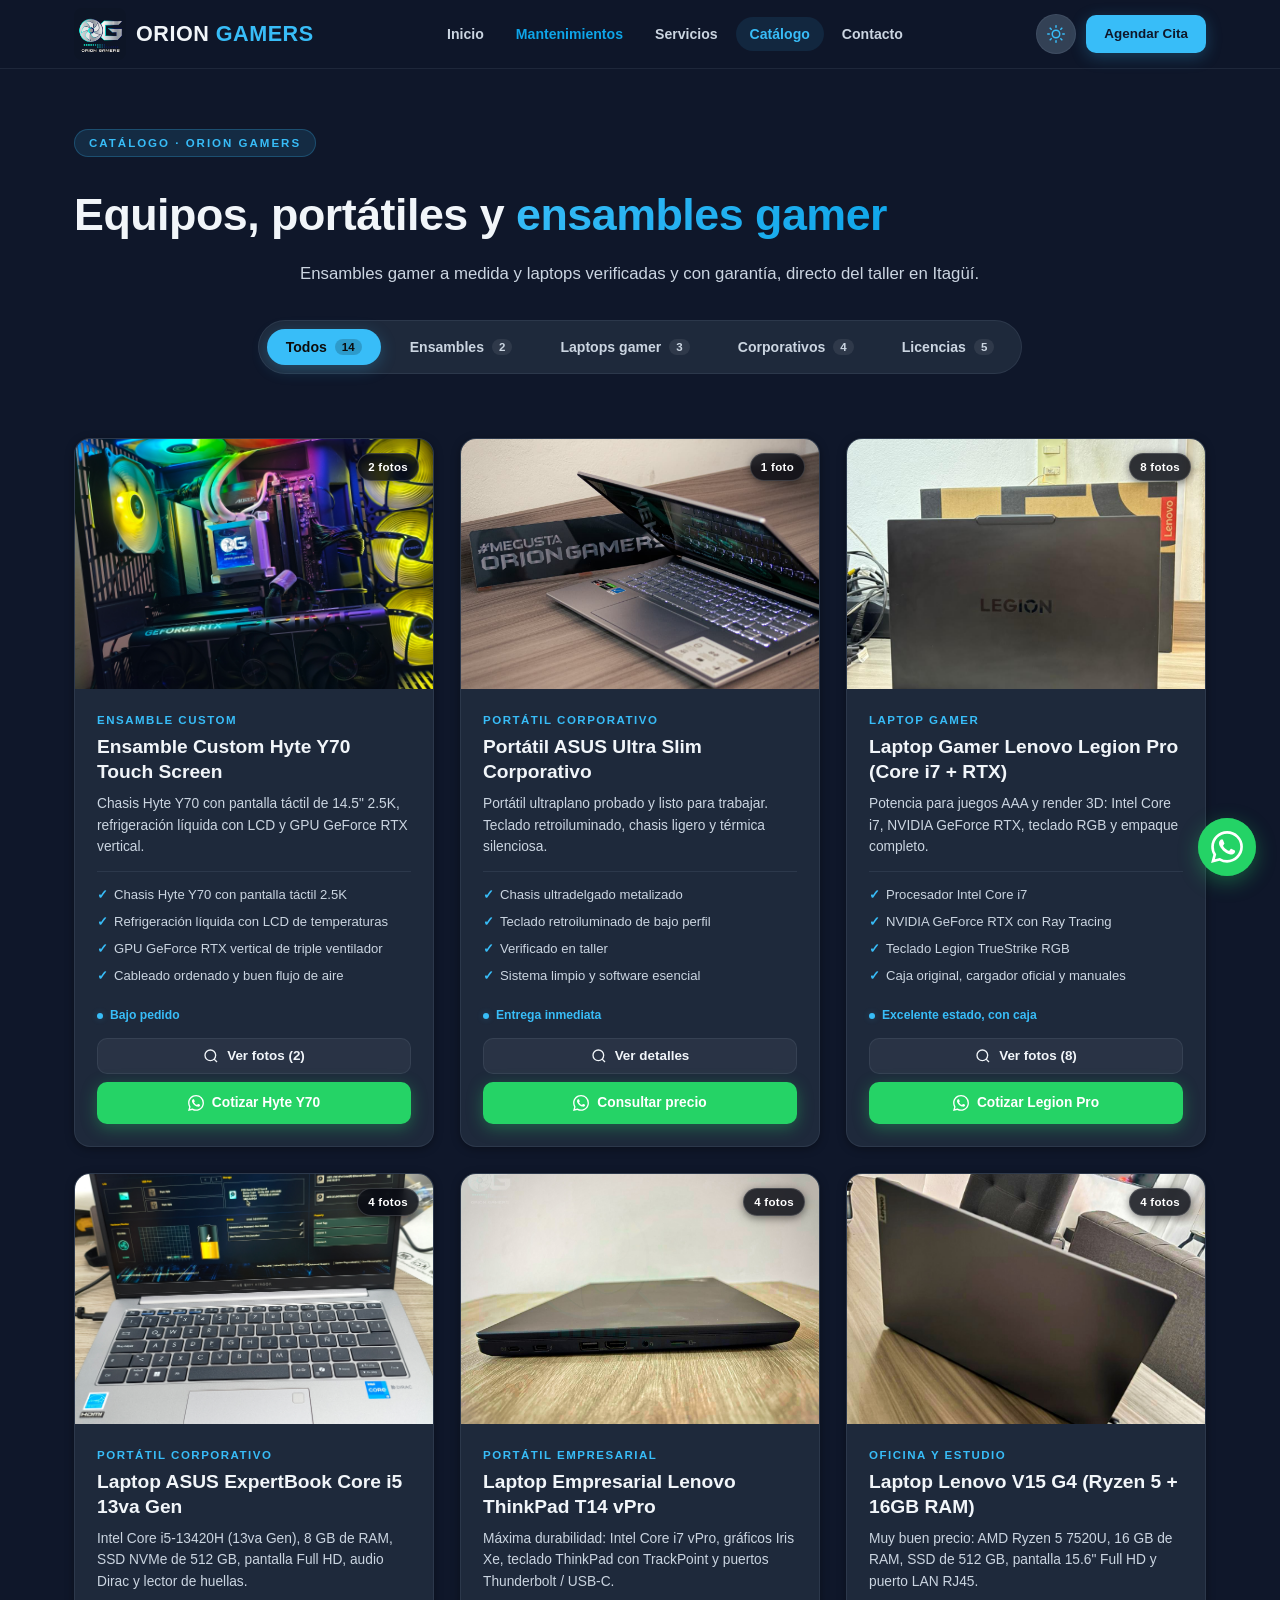
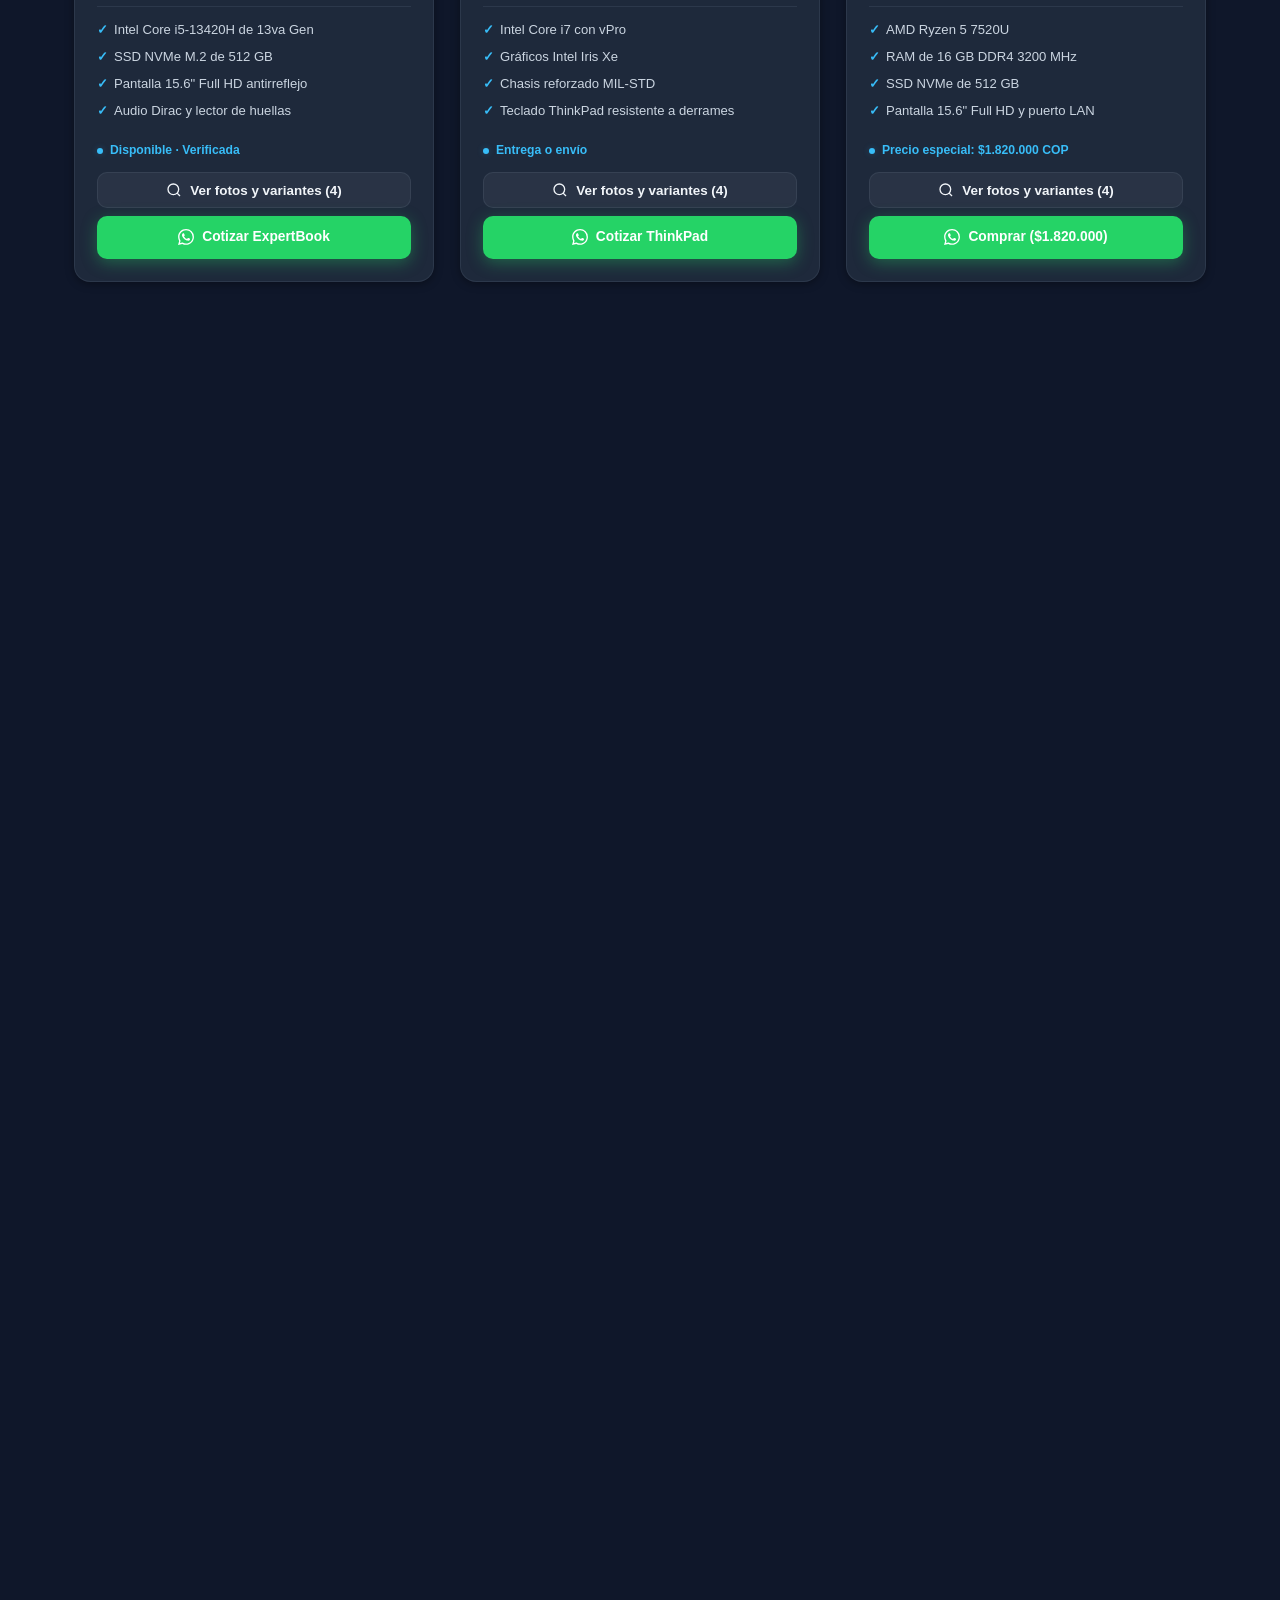
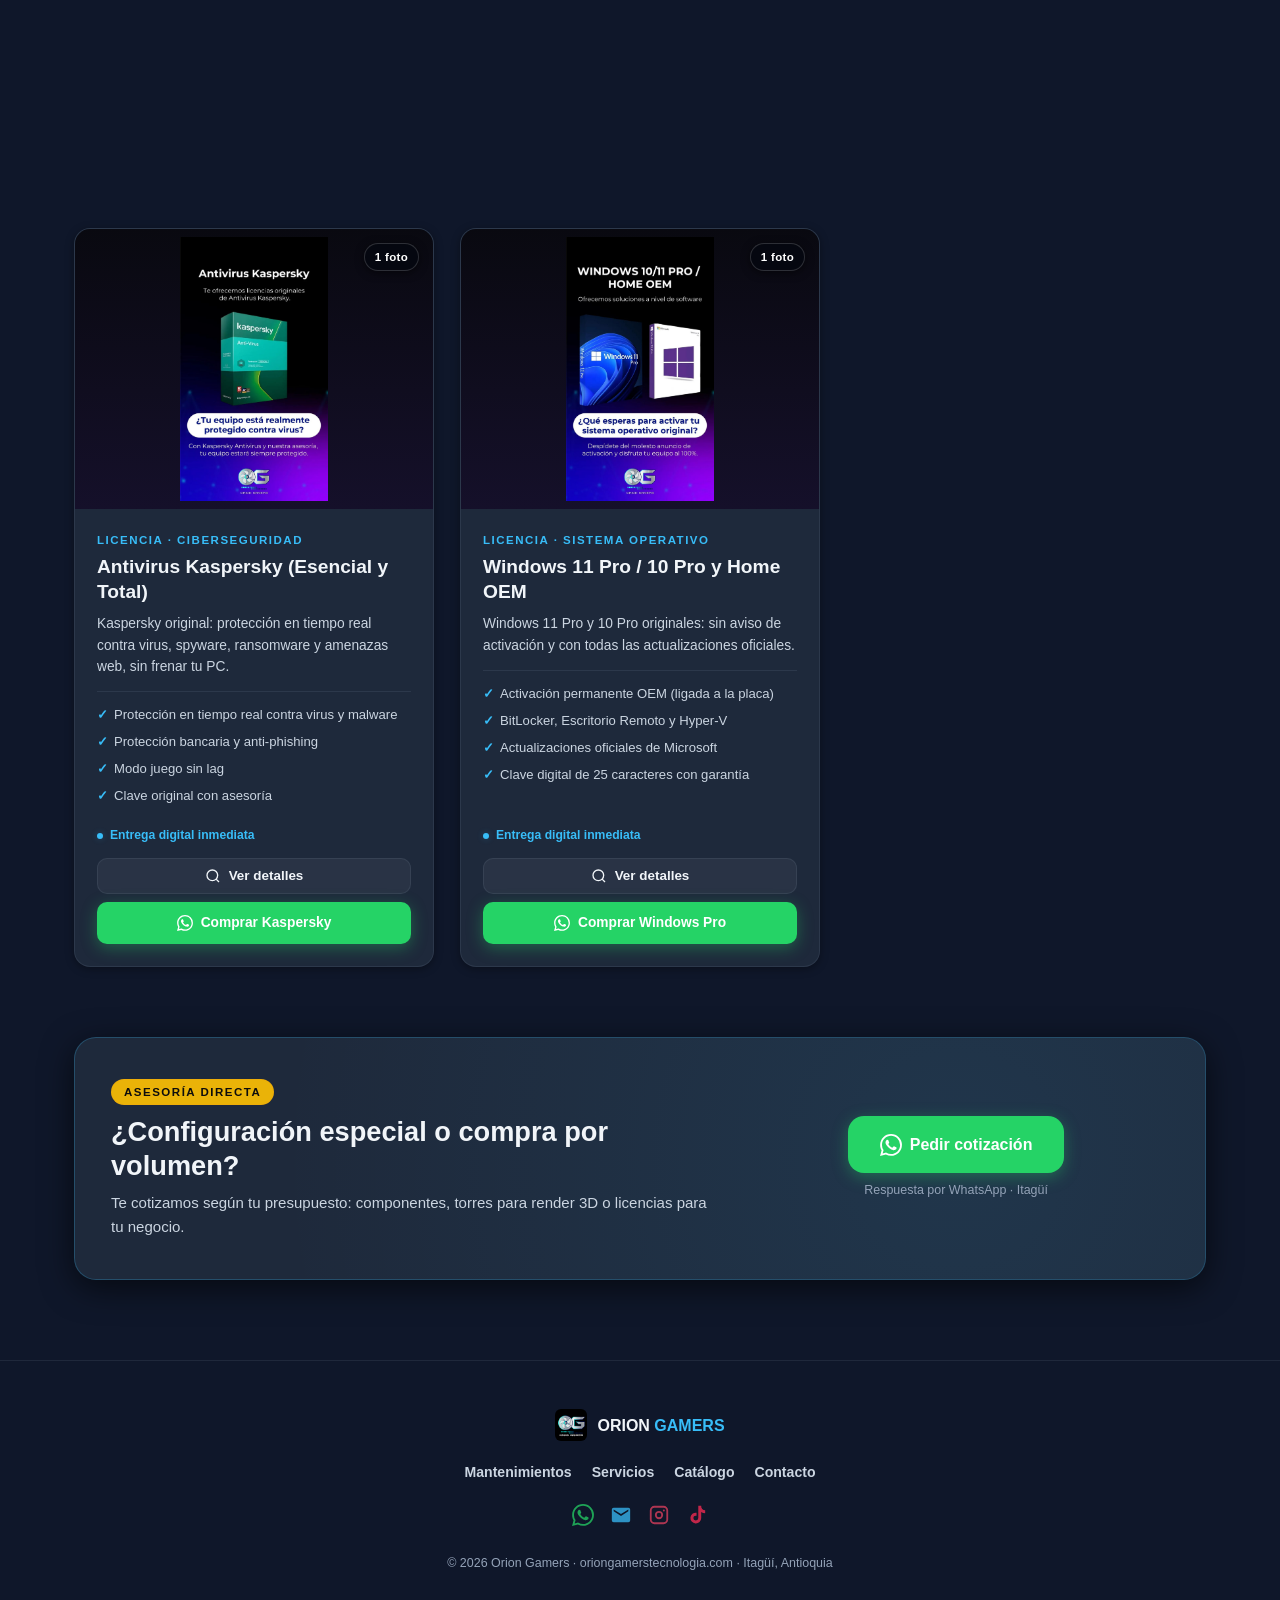
==== commit e2a95577: "Eliminar letras de referencia (A, B, ...) en catálogo y actualizar iconos de contacto" ====
--- a/catalogo.html
+++ b/catalogo.html
@@ -3,11 +3,11 @@
 <head>
   <meta charset="UTF-8">
   <meta name="viewport" content="width=device-width, initial-scale=1.0">
-  <title>Catálogo Oficial | Orion Gamers · Ensambles, Portátiles y Licencias Originales</title>
-  <meta name="description" content="Explora el catálogo de Orion Gamers en Itagüí: Ensambles gamer personalizados, portátiles garantizados, software 100% original (Windows, Office, Kaspersky) y componentes.">
+  <title>Catálogo | Orion Gamers · Ensambles, Portátiles y Licencias</title>
+  <meta name="description" content="Catálogo de Orion Gamers en Itagüí: ensambles gamer, portátiles con garantía y software original (Windows, Office, Kaspersky).">
   <meta name="theme-color" content="#0d0d0d">
-  <meta property="og:title" content="Catálogo Oficial · Orion Gamers">
-  <meta property="og:description" content="Ensambles gamer a medida, portátiles, licencias de software originales y servicios de taller en Itagüí.">
+  <meta property="og:title" content="Catálogo · Orion Gamers">
+  <meta property="og:description" content="Ensambles gamer, portátiles y licencias originales en Itagüí.">
   <meta property="og:type" content="website">
   <meta property="og:url" content="https://oriongamerstecnologia.com/catalogo.html">
   <meta property="og:image" content="Logos%20OrionGamers/Orion_Gamers_Variante_14.webp">
@@ -52,32 +52,32 @@
     <!-- ==================== HERO DEL CATÁLOGO ==================== -->
     <section class="catalog-hero">
       <div class="container text-center">
-        <span class="section-badge">CATÁLOGO OFICIAL · ORION GAMERS</span>
-        <h1 class="catalog-hero-title">Equipos, Portátiles &amp; <span class="gradient">Ensambles Gamer</span></h1>
+        <span class="section-badge">CATÁLOGO · ORION GAMERS</span>
+        <h1 class="catalog-hero-title">Equipos, portátiles y <span class="gradient">ensambles gamer</span></h1>
         <p class="catalog-hero-desc">
-          Explora nuestros ensambles gamer armados a medida con refrigeración líquida personalizada y laptops seleccionadas, verificadas y garantizadas en el taller de Orion Gamers en Itagüí.
+          Ensambles gamer a medida y laptops verificadas y con garantía, directo del taller en Itagüí.
         </p>
 
         <!-- Pestañas de Filtrado Interactivo -->
         <div class="catalog-filter-bar" id="catalog-filter-bar">
           <button type="button" class="filter-btn active" data-filter="all">
-            <span>Todos los Productos</span>
+            <span>Todos</span>
             <span class="filter-count" id="count-all">14</span>
           </button>
           <button type="button" class="filter-btn" data-filter="gamer-custom">
-            <span>Ensambles Custom</span>
+            <span>Ensambles</span>
             <span class="filter-count">2</span>
           </button>
           <button type="button" class="filter-btn" data-filter="laptop-gamer">
-            <span>Laptops Gamer</span>
+            <span>Laptops gamer</span>
             <span class="filter-count">3</span>
           </button>
           <button type="button" class="filter-btn" data-filter="laptop-pro">
-            <span>Portátiles Corporativos</span>
+            <span>Corporativos</span>
             <span class="filter-count">4</span>
           </button>
           <button type="button" class="filter-btn" data-filter="software-licencias">
-            <span>Licencias de Software</span>
+            <span>Licencias</span>
             <span class="filter-count">5</span>
           </button>
         </div>
@@ -96,29 +96,29 @@
               <span class="catalog-variants-pill">2 fotos</span>
               <img src="Imagenes%20y%20videos%20Pagina/A.jpeg" alt="Ensamble Custom Hyte Y70 Touch Screen Orion Gamers con GPU Vertical y Refrigeración Líquida" loading="lazy">
               <div class="catalog-media-overlay">
-                <span class="overlay-badge">Ver 2 fotos y pantalla LCD</span>
-              </div>
-            </div>
-            <div class="catalog-card-body">
-              <div class="catalog-category-tag">Ensamble Custom de Exhibición · Letra A</div>
+                <span class="overlay-badge">Ver 2 fotos</span>
+              </div>
+            </div>
+            <div class="catalog-card-body">
+              <div class="catalog-category-tag">Ensamble Custom</div>
               <h3 class="catalog-item-title">Ensamble Custom Hyte Y70 Touch Screen</h3>
-              <p class="catalog-item-desc">Construcción maestra en nuestro taller: chasis Hyte Y70 con pantalla LCD táctil de 14.5" 2.5K integrada, refrigeración líquida personalizada con pantalla LCD Orion Gamers y GPU GeForce RTX PRIME vertical.</p>
-              <ul class="catalog-item-specs">
-                <li><span>✓</span> Chasis Hyte Y70 con pantalla táctil integrada 2.5K</li>
-                <li><span>✓</span> Refrigeración Líquida con monitor LCD de telemetría</li>
-                <li><span>✓</span> Tarjeta gráfica GeForce RTX de triple ventilador vertical</li>
-                <li><span>✓</span> Cable management artesanal milimétrico y flujo optimizado</li>
-              </ul>
-              <div class="catalog-card-footer">
-                <span class="catalog-stock-status">Fabricación bajo pedido a medida</span>
+              <p class="catalog-item-desc">Chasis Hyte Y70 con pantalla táctil de 14.5" 2.5K, refrigeración líquida con LCD y GPU GeForce RTX vertical.</p>
+              <ul class="catalog-item-specs">
+                <li><span>✓</span> Chasis Hyte Y70 con pantalla táctil 2.5K</li>
+                <li><span>✓</span> Refrigeración líquida con LCD de temperaturas</li>
+                <li><span>✓</span> GPU GeForce RTX vertical de triple ventilador</li>
+                <li><span>✓</span> Cableado ordenado y buen flujo de aire</li>
+              </ul>
+              <div class="catalog-card-footer">
+                <span class="catalog-stock-status">Bajo pedido</span>
                 <div class="catalog-card-actions">
                   <button type="button" class="btn btn-secondary btn-catalog-view" data-product-id="A">
                     <svg viewBox="0 0 24 24" width="16" height="16" fill="none" stroke="currentColor" stroke-width="2"><circle cx="11" cy="11" r="8"></circle><line x1="21" y1="21" x2="16.65" y2="16.65"></line></svg>
-                    Ver fotos y variantes (2)
+                    Ver fotos (2)
                   </button>
                   <a href="https://wa.me/573137829331?text=Hola%20Orion%20Gamers%2C%20deseo%20cotizar%20un%20ensamble%20custom%20similar%20al%20Hyte%20Y70%20Touch." target="_blank" rel="noopener" class="btn btn-whatsapp btn-catalog-quote">
-                    <svg viewBox="0 0 24 24" width="16" height="16" fill="currentColor"><path d="M12.04 2c-5.46 0-9.91 4.45-9.91 9.91 0 1.75.46 3.45 1.32 4.95L2.05 22l5.25-1.38c1.45.79 3.08 1.21 4.74 1.21 5.46 0 9.91-4.45 9.91-9.91 0-2.65-1.03-5.14-2.9-7.01A9.82 9.82 0 0 0 12.04 2zM17.5 14.38c-.28-.14-1.65-.81-1.9-.9-.26-.1-.45-.14-.64.14-.19.28-.73.9-.9 1.09-.17.19-.34.21-.62.07-.28-.14-1.18-.43-2.25-1.39-.83-.74-1.39-1.65-1.55-1.93-.16-.28-.02-.43.12-.57.13-.13.28-.34.42-.51.14-.17.19-.28.28-.47.09-.19.05-.36-.02-.5-.07-.14-.64-1.54-.88-2.11-.23-.55-.47-.48-.64-.49-.17-.01-.36-.01-.55-.01-.19 0-.5.07-.76.36-.26.28-1 1-1 2.43 0 1.44 1.03 2.82 1.18 3.01.14.19 2.03 3.1 4.92 4.35.69.3 1.23.48 1.65.61.69.22 1.32.19 1.82.11.56-.08 1.65-.67 1.88-1.32.23-.65.23-1.2.16-1.32-.07-.12-.26-.19-.54-.33z"/></svg>
-                    Cotizar Ensamble Hyte
+                    <svg viewBox="0 0 24 24" width="16" height="16" fill="currentColor"><path d="M17.472 14.382c-.297-.149-1.758-.867-2.03-.967-.273-.099-.471-.148-.67.15-.197.297-.767.966-.94 1.164-.173.199-.347.223-.644.075-.297-.15-1.255-.463-2.39-1.475-.883-.788-1.48-1.761-1.653-2.059-.173-.297-.018-.458.13-.606.134-.133.298-.347.446-.52.149-.174.198-.298.298-.497.099-.198.05-.371-.025-.52-.075-.149-.669-1.612-.916-2.207-.242-.579-.487-.5-.669-.51-.173-.008-.371-.01-.57-.01-.198 0-.52.074-.792.372-.272.297-1.04 1.016-1.04 2.479 0 1.462 1.065 2.875 1.213 3.074.149.198 2.096 3.2 5.077 4.487.709.306 1.262.489 1.694.625.712.227 1.36.195 1.871.118.571-.085 1.758-.719 2.006-1.413.248-.694.248-1.289.173-1.413-.074-.124-.272-.198-.57-.347m-5.421 7.403h-.004a9.87 9.87 0 01-5.031-1.378l-.361-.214-3.741.982.998-3.648-.235-.374a9.86 9.86 0 01-1.51-5.26c.001-5.45 4.436-9.884 9.888-9.884 2.64 0 5.122 1.03 6.988 2.898a9.825 9.825 0 012.893 6.994c-.003 5.45-4.437 9.884-9.885 9.884m8.413-18.297A11.815 11.815 0 0012.05 0C5.495 0 .16 5.335.157 11.892c0 2.096.547 4.142 1.588 5.945L.057 24l6.305-1.654a11.882 11.882 0 005.683 1.448h.005c6.554 0 11.89-5.335 11.893-11.893a11.821 11.821 0 00-3.48-8.413z"/></svg>
+                    Cotizar Hyte Y70
                   </a>
                 </div>
               </div>
@@ -131,29 +131,29 @@
               <span class="catalog-variants-pill">1 foto</span>
               <img src="Imagenes%20y%20videos%20Pagina/B.jpeg" alt="Portátil ASUS verificado con placa oficial Orion Gamers" loading="lazy">
               <div class="catalog-media-overlay">
-                <span class="overlay-badge">Ver detalles del equipo</span>
-              </div>
-            </div>
-            <div class="catalog-card-body">
-              <div class="catalog-category-tag">Portátiles Corporativos &amp; Trabajo · Letra B</div>
+                <span class="overlay-badge">Ver detalles</span>
+              </div>
+            </div>
+            <div class="catalog-card-body">
+              <div class="catalog-category-tag">Portátil Corporativo</div>
               <h3 class="catalog-item-title">Portátil ASUS Ultra Slim Corporativo</h3>
-              <p class="catalog-item-desc">Equipo portátil ultraplano testeado, calibrado y listo para trabajo intensivo. Teclado ergonómico retroiluminado, chasis ultraligero y rendimiento térmico silencioso y eficiente.</p>
-              <ul class="catalog-item-specs">
-                <li><span>✓</span> Chasis ultradelgado con acabado metalizado premium</li>
-                <li><span>✓</span> Teclado retroiluminado de bajo perfil con respuesta suave</li>
-                <li><span>✓</span> Certificación y verificación exhaustiva en taller</li>
-                <li><span>✓</span> Sistema operativo limpio y software esencial preinstalado</li>
-              </ul>
-              <div class="catalog-card-footer">
-                <span class="catalog-stock-status">Disponible para entrega inmediata</span>
+              <p class="catalog-item-desc">Portátil ultraplano probado y listo para trabajar. Teclado retroiluminado, chasis ligero y térmica silenciosa.</p>
+              <ul class="catalog-item-specs">
+                <li><span>✓</span> Chasis ultradelgado metalizado</li>
+                <li><span>✓</span> Teclado retroiluminado de bajo perfil</li>
+                <li><span>✓</span> Verificado en taller</li>
+                <li><span>✓</span> Sistema limpio y software esencial</li>
+              </ul>
+              <div class="catalog-card-footer">
+                <span class="catalog-stock-status">Entrega inmediata</span>
                 <div class="catalog-card-actions">
                   <button type="button" class="btn btn-secondary btn-catalog-view" data-product-id="B">
                     <svg viewBox="0 0 24 24" width="16" height="16" fill="none" stroke="currentColor" stroke-width="2"><circle cx="11" cy="11" r="8"></circle><line x1="21" y1="21" x2="16.65" y2="16.65"></line></svg>
-                    Ver detalles completos
+                    Ver detalles
                   </button>
                   <a href="https://wa.me/573137829331?text=Hola%20Orion%20Gamers%2C%20deseo%20consultar%20precio%20y%20disponibilidad%20del%20port%C3%A1til%20ASUS%20corporativo." target="_blank" rel="noopener" class="btn btn-whatsapp btn-catalog-quote">
-                    <svg viewBox="0 0 24 24" width="16" height="16" fill="currentColor"><path d="M12.04 2c-5.46 0-9.91 4.45-9.91 9.91 0 1.75.46 3.45 1.32 4.95L2.05 22l5.25-1.38c1.45.79 3.08 1.21 4.74 1.21 5.46 0 9.91-4.45 9.91-9.91 0-2.65-1.03-5.14-2.9-7.01A9.82 9.82 0 0 0 12.04 2zM17.5 14.38c-.28-.14-1.65-.81-1.9-.9-.26-.1-.45-.14-.64.14-.19.28-.73.9-.9 1.09-.17.19-.34.21-.62.07-.28-.14-1.18-.43-2.25-1.39-.83-.74-1.39-1.65-1.55-1.93-.16-.28-.02-.43.12-.57.13-.13.28-.34.42-.51.14-.17.19-.28.28-.47.09-.19.05-.36-.02-.5-.07-.14-.64-1.54-.88-2.11-.23-.55-.47-.48-.64-.49-.17-.01-.36-.01-.55-.01-.19 0-.5.07-.76.36-.26.28-1 1-1 2.43 0 1.44 1.03 2.82 1.18 3.01.14.19 2.03 3.1 4.92 4.35.69.3 1.23.48 1.65.61.69.22 1.32.19 1.82.11.56-.08 1.65-.67 1.88-1.32.23-.65.23-1.2.16-1.32-.07-.12-.26-.19-.54-.33z"/></svg>
-                    Consultar por WhatsApp
+                    <svg viewBox="0 0 24 24" width="16" height="16" fill="currentColor"><path d="M17.472 14.382c-.297-.149-1.758-.867-2.03-.967-.273-.099-.471-.148-.67.15-.197.297-.767.966-.94 1.164-.173.199-.347.223-.644.075-.297-.15-1.255-.463-2.39-1.475-.883-.788-1.48-1.761-1.653-2.059-.173-.297-.018-.458.13-.606.134-.133.298-.347.446-.52.149-.174.198-.298.298-.497.099-.198.05-.371-.025-.52-.075-.149-.669-1.612-.916-2.207-.242-.579-.487-.5-.669-.51-.173-.008-.371-.01-.57-.01-.198 0-.52.074-.792.372-.272.297-1.04 1.016-1.04 2.479 0 1.462 1.065 2.875 1.213 3.074.149.198 2.096 3.2 5.077 4.487.709.306 1.262.489 1.694.625.712.227 1.36.195 1.871.118.571-.085 1.758-.719 2.006-1.413.248-.694.248-1.289.173-1.413-.074-.124-.272-.198-.57-.347m-5.421 7.403h-.004a9.87 9.87 0 01-5.031-1.378l-.361-.214-3.741.982.998-3.648-.235-.374a9.86 9.86 0 01-1.51-5.26c.001-5.45 4.436-9.884 9.888-9.884 2.64 0 5.122 1.03 6.988 2.898a9.825 9.825 0 012.893 6.994c-.003 5.45-4.437 9.884-9.885 9.884m8.413-18.297A11.815 11.815 0 0012.05 0C5.495 0 .16 5.335.157 11.892c0 2.096.547 4.142 1.588 5.945L.057 24l6.305-1.654a11.882 11.882 0 005.683 1.448h.005c6.554 0 11.89-5.335 11.893-11.893a11.821 11.821 0 00-3.48-8.413z"/></svg>
+                    Consultar precio
                   </a>
                 </div>
               </div>
@@ -166,28 +166,28 @@
               <span class="catalog-variants-pill">8 fotos</span>
               <img src="Imagenes%20y%20videos%20Pagina/C.jpeg" alt="Laptop Gamer Lenovo Legion Pro con Disipación Térmica Reforzada Orion Gamers" loading="lazy">
               <div class="catalog-media-overlay">
-                <span class="overlay-badge">Ver 8 variantes y caja original</span>
-              </div>
-            </div>
-            <div class="catalog-card-body">
-              <div class="catalog-category-tag">Laptops Gamer de Alto Calibre · Letra C</div>
+                <span class="overlay-badge">Ver 8 fotos</span>
+              </div>
+            </div>
+            <div class="catalog-card-body">
+              <div class="catalog-category-tag">Laptop Gamer</div>
               <h3 class="catalog-item-title">Laptop Gamer Lenovo Legion Pro (Core i7 + RTX)</h3>
-              <p class="catalog-item-desc">Potencia gráfica brutal para títulos AAA y render 3D: procesador Intel Core i7, tarjeta gráfica dedicada NVIDIA GeForce RTX, teclado retroiluminado RGB Legion TrueStrike y empaque completo.</p>
-              <ul class="catalog-item-specs">
-                <li><span>✓</span> Procesador Intel Core i7 de alto desempeño</li>
-                <li><span>✓</span> Tarjeta gráfica dedicada NVIDIA GeForce RTX con Ray Tracing</li>
-                <li><span>✓</span> Teclado gamer Legion TrueStrike con iluminación RGB</li>
-                <li><span>✓</span> Incluye caja original Legion, cargador oficial y manuales</li>
-              </ul>
-              <div class="catalog-card-footer">
-                <span class="catalog-stock-status">Excelente estado con caja original</span>
+              <p class="catalog-item-desc">Potencia para juegos AAA y render 3D: Intel Core i7, NVIDIA GeForce RTX, teclado RGB y empaque completo.</p>
+              <ul class="catalog-item-specs">
+                <li><span>✓</span> Procesador Intel Core i7</li>
+                <li><span>✓</span> NVIDIA GeForce RTX con Ray Tracing</li>
+                <li><span>✓</span> Teclado Legion TrueStrike RGB</li>
+                <li><span>✓</span> Caja original, cargador oficial y manuales</li>
+              </ul>
+              <div class="catalog-card-footer">
+                <span class="catalog-stock-status">Excelente estado, con caja</span>
                 <div class="catalog-card-actions">
                   <button type="button" class="btn btn-secondary btn-catalog-view" data-product-id="C">
                     <svg viewBox="0 0 24 24" width="16" height="16" fill="none" stroke="currentColor" stroke-width="2"><circle cx="11" cy="11" r="8"></circle><line x1="21" y1="21" x2="16.65" y2="16.65"></line></svg>
-                    Ver fotos y variantes (8)
+                    Ver fotos (8)
                   </button>
                   <a href="https://wa.me/573137829331?text=Hola%20Orion%20Gamers%2C%20deseo%20cotizar%20la%20laptop%20gamer%20Lenovo%20Legion%20Pro%20con%20Core%20i7%20y%20RTX." target="_blank" rel="noopener" class="btn btn-whatsapp btn-catalog-quote">
-                    <svg viewBox="0 0 24 24" width="16" height="16" fill="currentColor"><path d="M12.04 2c-5.46 0-9.91 4.45-9.91 9.91 0 1.75.46 3.45 1.32 4.95L2.05 22l5.25-1.38c1.45.79 3.08 1.21 4.74 1.21 5.46 0 9.91-4.45 9.91-9.91 0-2.65-1.03-5.14-2.9-7.01A9.82 9.82 0 0 0 12.04 2zM17.5 14.38c-.28-.14-1.65-.81-1.9-.9-.26-.1-.45-.14-.64.14-.19.28-.73.9-.9 1.09-.17.19-.34.21-.62.07-.28-.14-1.18-.43-2.25-1.39-.83-.74-1.39-1.65-1.55-1.93-.16-.28-.02-.43.12-.57.13-.13.28-.34.42-.51.14-.17.19-.28.28-.47.09-.19.05-.36-.02-.5-.07-.14-.64-1.54-.88-2.11-.23-.55-.47-.48-.64-.49-.17-.01-.36-.01-.55-.01-.19 0-.5.07-.76.36-.26.28-1 1-1 2.43 0 1.44 1.03 2.82 1.18 3.01.14.19 2.03 3.1 4.92 4.35.69.3 1.23.48 1.65.61.69.22 1.32.19 1.82.11.56-.08 1.65-.67 1.88-1.32.23-.65.23-1.2.16-1.32-.07-.12-.26-.19-.54-.33z"/></svg>
+                    <svg viewBox="0 0 24 24" width="16" height="16" fill="currentColor"><path d="M17.472 14.382c-.297-.149-1.758-.867-2.03-.967-.273-.099-.471-.148-.67.15-.197.297-.767.966-.94 1.164-.173.199-.347.223-.644.075-.297-.15-1.255-.463-2.39-1.475-.883-.788-1.48-1.761-1.653-2.059-.173-.297-.018-.458.13-.606.134-.133.298-.347.446-.52.149-.174.198-.298.298-.497.099-.198.05-.371-.025-.52-.075-.149-.669-1.612-.916-2.207-.242-.579-.487-.5-.669-.51-.173-.008-.371-.01-.57-.01-.198 0-.52.074-.792.372-.272.297-1.04 1.016-1.04 2.479 0 1.462 1.065 2.875 1.213 3.074.149.198 2.096 3.2 5.077 4.487.709.306 1.262.489 1.694.625.712.227 1.36.195 1.871.118.571-.085 1.758-.719 2.006-1.413.248-.694.248-1.289.173-1.413-.074-.124-.272-.198-.57-.347m-5.421 7.403h-.004a9.87 9.87 0 01-5.031-1.378l-.361-.214-3.741.982.998-3.648-.235-.374a9.86 9.86 0 01-1.51-5.26c.001-5.45 4.436-9.884 9.888-9.884 2.64 0 5.122 1.03 6.988 2.898a9.825 9.825 0 012.893 6.994c-.003 5.45-4.437 9.884-9.885 9.884m8.413-18.297A11.815 11.815 0 0012.05 0C5.495 0 .16 5.335.157 11.892c0 2.096.547 4.142 1.588 5.945L.057 24l6.305-1.654a11.882 11.882 0 005.683 1.448h.005c6.554 0 11.89-5.335 11.893-11.893a11.821 11.821 0 00-3.48-8.413z"/></svg>
                     Cotizar Legion Pro
                   </a>
                 </div>
@@ -201,28 +201,28 @@
               <span class="catalog-variants-pill">4 fotos</span>
               <img src="Imagenes%20y%20videos%20Pagina/D.jpeg" alt="Laptop ASUS ExpertBook Intel Core i5 13va Gen con BIOS EZ Mode verificado Orion Gamers" loading="lazy">
               <div class="catalog-media-overlay">
-                <span class="overlay-badge">Ver 4 fotos y telemetría BIOS</span>
-              </div>
-            </div>
-            <div class="catalog-card-body">
-              <div class="catalog-category-tag">Línea Corporativa &amp; Negocios · Letra D</div>
+                <span class="overlay-badge">Ver 4 fotos</span>
+              </div>
+            </div>
+            <div class="catalog-card-body">
+              <div class="catalog-category-tag">Portátil Corporativo</div>
               <h3 class="catalog-item-title">Laptop ASUS ExpertBook Core i5 13va Gen</h3>
-              <p class="catalog-item-desc">Rendimiento corporativo moderno: procesador Intel Core i5-13420H (13va Gen), 8 GB de RAM, SSD NVMe PCIe de 512 GB, pantalla Full HD 1920x1080, audio Dirac y lector de huellas biométrico.</p>
-              <ul class="catalog-item-specs">
-                <li><span>✓</span> Procesador Intel Core i5-13420H de 13va Generación</li>
-                <li><span>✓</span> Almacenamiento SSD NVMe M.2 512 GB PCIe de ultra velocidad</li>
-                <li><span>✓</span> Pantalla 15.6" Full HD (1920x1080) antirreflejo</li>
-                <li><span>✓</span> Sistema de audio Dirac y lector de huella dactilar integrado</li>
-              </ul>
-              <div class="catalog-card-footer">
-                <span class="catalog-stock-status">Disponible · Verificada en taller</span>
+              <p class="catalog-item-desc">Intel Core i5-13420H (13va Gen), 8 GB de RAM, SSD NVMe de 512 GB, pantalla Full HD, audio Dirac y lector de huellas.</p>
+              <ul class="catalog-item-specs">
+                <li><span>✓</span> Intel Core i5-13420H de 13va Gen</li>
+                <li><span>✓</span> SSD NVMe M.2 de 512 GB</li>
+                <li><span>✓</span> Pantalla 15.6" Full HD antirreflejo</li>
+                <li><span>✓</span> Audio Dirac y lector de huellas</li>
+              </ul>
+              <div class="catalog-card-footer">
+                <span class="catalog-stock-status">Disponible · Verificada</span>
                 <div class="catalog-card-actions">
                   <button type="button" class="btn btn-secondary btn-catalog-view" data-product-id="D">
                     <svg viewBox="0 0 24 24" width="16" height="16" fill="none" stroke="currentColor" stroke-width="2"><circle cx="11" cy="11" r="8"></circle><line x1="21" y1="21" x2="16.65" y2="16.65"></line></svg>
                     Ver fotos y variantes (4)
                   </button>
                   <a href="https://wa.me/573137829331?text=Hola%20Orion%20Gamers%2C%20deseo%20cotizar%20la%20laptop%20ASUS%20ExpertBook%20Core%20i5%2013va%20Gen." target="_blank" rel="noopener" class="btn btn-whatsapp btn-catalog-quote">
-                    <svg viewBox="0 0 24 24" width="16" height="16" fill="currentColor"><path d="M12.04 2c-5.46 0-9.91 4.45-9.91 9.91 0 1.75.46 3.45 1.32 4.95L2.05 22l5.25-1.38c1.45.79 3.08 1.21 4.74 1.21 5.46 0 9.91-4.45 9.91-9.91 0-2.65-1.03-5.14-2.9-7.01A9.82 9.82 0 0 0 12.04 2zM17.5 14.38c-.28-.14-1.65-.81-1.9-.9-.26-.1-.45-.14-.64.14-.19.28-.73.9-.9 1.09-.17.19-.34.21-.62.07-.28-.14-1.18-.43-2.25-1.39-.83-.74-1.39-1.65-1.55-1.93-.16-.28-.02-.43.12-.57.13-.13.28-.34.42-.51.14-.17.19-.28.28-.47.09-.19.05-.36-.02-.5-.07-.14-.64-1.54-.88-2.11-.23-.55-.47-.48-.64-.49-.17-.01-.36-.01-.55-.01-.19 0-.5.07-.76.36-.26.28-1 1-1 2.43 0 1.44 1.03 2.82 1.18 3.01.14.19 2.03 3.1 4.92 4.35.69.3 1.23.48 1.65.61.69.22 1.32.19 1.82.11.56-.08 1.65-.67 1.88-1.32.23-.65.23-1.2.16-1.32-.07-.12-.26-.19-.54-.33z"/></svg>
+                    <svg viewBox="0 0 24 24" width="16" height="16" fill="currentColor"><path d="M17.472 14.382c-.297-.149-1.758-.867-2.03-.967-.273-.099-.471-.148-.67.15-.197.297-.767.966-.94 1.164-.173.199-.347.223-.644.075-.297-.15-1.255-.463-2.39-1.475-.883-.788-1.48-1.761-1.653-2.059-.173-.297-.018-.458.13-.606.134-.133.298-.347.446-.52.149-.174.198-.298.298-.497.099-.198.05-.371-.025-.52-.075-.149-.669-1.612-.916-2.207-.242-.579-.487-.5-.669-.51-.173-.008-.371-.01-.57-.01-.198 0-.52.074-.792.372-.272.297-1.04 1.016-1.04 2.479 0 1.462 1.065 2.875 1.213 3.074.149.198 2.096 3.2 5.077 4.487.709.306 1.262.489 1.694.625.712.227 1.36.195 1.871.118.571-.085 1.758-.719 2.006-1.413.248-.694.248-1.289.173-1.413-.074-.124-.272-.198-.57-.347m-5.421 7.403h-.004a9.87 9.87 0 01-5.031-1.378l-.361-.214-3.741.982.998-3.648-.235-.374a9.86 9.86 0 01-1.51-5.26c.001-5.45 4.436-9.884 9.888-9.884 2.64 0 5.122 1.03 6.988 2.898a9.825 9.825 0 012.893 6.994c-.003 5.45-4.437 9.884-9.885 9.884m8.413-18.297A11.815 11.815 0 0012.05 0C5.495 0 .16 5.335.157 11.892c0 2.096.547 4.142 1.588 5.945L.057 24l6.305-1.654a11.882 11.882 0 005.683 1.448h.005c6.554 0 11.89-5.335 11.893-11.893a11.821 11.821 0 00-3.48-8.413z"/></svg>
                     Cotizar ExpertBook
                   </a>
                 </div>
@@ -236,28 +236,28 @@
               <span class="catalog-variants-pill">4 fotos</span>
               <img src="Imagenes%20y%20videos%20Pagina/E.jpeg" alt="Laptops Empresariales ThinkPad T14 con Teclado Ergonómico y Puertos Thunderbolt" loading="lazy">
               <div class="catalog-media-overlay">
-                <span class="overlay-badge">Ver 4 fotos del ThinkPad T14</span>
-              </div>
-            </div>
-            <div class="catalog-card-body">
-              <div class="catalog-category-tag">Estación de Trabajo &amp; Durabilidad · Letra E</div>
+                <span class="overlay-badge">Ver 4 fotos</span>
+              </div>
+            </div>
+            <div class="catalog-card-body">
+              <div class="catalog-category-tag">Portátil Empresarial</div>
               <h3 class="catalog-item-title">Laptop Empresarial Lenovo ThinkPad T14 vPro</h3>
-              <p class="catalog-item-desc">El referente absoluto de durabilidad: procesador Intel Core i7 con certificación empresarial vPro, gráficos Intel Iris Xe, emblemático teclado ThinkPad con TrackPoint y puertos Thunderbolt / USB-C.</p>
-              <ul class="catalog-item-specs">
-                <li><span>✓</span> Procesador Intel Core i7 con certificación vPro empresarial</li>
-                <li><span>✓</span> Gráficos integrados Intel Iris Xe de alto rendimiento</li>
-                <li><span>✓</span> Chasis reforzado bajo especificaciones militares MIL-STD</li>
-                <li><span>✓</span> Teclado legendario ThinkPad resistente a derrames con TrackPoint</li>
-              </ul>
-              <div class="catalog-card-footer">
-                <span class="catalog-stock-status">Disponible para entrega o despacho</span>
+              <p class="catalog-item-desc">Máxima durabilidad: Intel Core i7 vPro, gráficos Iris Xe, teclado ThinkPad con TrackPoint y puertos Thunderbolt / USB-C.</p>
+              <ul class="catalog-item-specs">
+                <li><span>✓</span> Intel Core i7 con vPro</li>
+                <li><span>✓</span> Gráficos Intel Iris Xe</li>
+                <li><span>✓</span> Chasis reforzado MIL-STD</li>
+                <li><span>✓</span> Teclado ThinkPad resistente a derrames</li>
+              </ul>
+              <div class="catalog-card-footer">
+                <span class="catalog-stock-status">Entrega o envío</span>
                 <div class="catalog-card-actions">
                   <button type="button" class="btn btn-secondary btn-catalog-view" data-product-id="E">
                     <svg viewBox="0 0 24 24" width="16" height="16" fill="none" stroke="currentColor" stroke-width="2"><circle cx="11" cy="11" r="8"></circle><line x1="21" y1="21" x2="16.65" y2="16.65"></line></svg>
                     Ver fotos y variantes (4)
                   </button>
                   <a href="https://wa.me/573137829331?text=Hola%20Orion%20Gamers%2C%20requiero%20cotizaci%C3%B3n%20de%20la%20laptop%20empresarial%20Lenovo%20ThinkPad%20T14." target="_blank" rel="noopener" class="btn btn-whatsapp btn-catalog-quote">
-                    <svg viewBox="0 0 24 24" width="16" height="16" fill="currentColor"><path d="M12.04 2c-5.46 0-9.91 4.45-9.91 9.91 0 1.75.46 3.45 1.32 4.95L2.05 22l5.25-1.38c1.45.79 3.08 1.21 4.74 1.21 5.46 0 9.91-4.45 9.91-9.91 0-2.65-1.03-5.14-2.9-7.01A9.82 9.82 0 0 0 12.04 2zM17.5 14.38c-.28-.14-1.65-.81-1.9-.9-.26-.1-.45-.14-.64.14-.19.28-.73.9-.9 1.09-.17.19-.34.21-.62.07-.28-.14-1.18-.43-2.25-1.39-.83-.74-1.39-1.65-1.55-1.93-.16-.28-.02-.43.12-.57.13-.13.28-.34.42-.51.14-.17.19-.28.28-.47.09-.19.05-.36-.02-.5-.07-.14-.64-1.54-.88-2.11-.23-.55-.47-.48-.64-.49-.17-.01-.36-.01-.55-.01-.19 0-.5.07-.76.36-.26.28-1 1-1 2.43 0 1.44 1.03 2.82 1.18 3.01.14.19 2.03 3.1 4.92 4.35.69.3 1.23.48 1.65.61.69.22 1.32.19 1.82.11.56-.08 1.65-.67 1.88-1.32.23-.65.23-1.2.16-1.32-.07-.12-.26-.19-.54-.33z"/></svg>
+                    <svg viewBox="0 0 24 24" width="16" height="16" fill="currentColor"><path d="M17.472 14.382c-.297-.149-1.758-.867-2.03-.967-.273-.099-.471-.148-.67.15-.197.297-.767.966-.94 1.164-.173.199-.347.223-.644.075-.297-.15-1.255-.463-2.39-1.475-.883-.788-1.48-1.761-1.653-2.059-.173-.297-.018-.458.13-.606.134-.133.298-.347.446-.52.149-.174.198-.298.298-.497.099-.198.05-.371-.025-.52-.075-.149-.669-1.612-.916-2.207-.242-.579-.487-.5-.669-.51-.173-.008-.371-.01-.57-.01-.198 0-.52.074-.792.372-.272.297-1.04 1.016-1.04 2.479 0 1.462 1.065 2.875 1.213 3.074.149.198 2.096 3.2 5.077 4.487.709.306 1.262.489 1.694.625.712.227 1.36.195 1.871.118.571-.085 1.758-.719 2.006-1.413.248-.694.248-1.289.173-1.413-.074-.124-.272-.198-.57-.347m-5.421 7.403h-.004a9.87 9.87 0 01-5.031-1.378l-.361-.214-3.741.982.998-3.648-.235-.374a9.86 9.86 0 01-1.51-5.26c.001-5.45 4.436-9.884 9.888-9.884 2.64 0 5.122 1.03 6.988 2.898a9.825 9.825 0 012.893 6.994c-.003 5.45-4.437 9.884-9.885 9.884m8.413-18.297A11.815 11.815 0 0012.05 0C5.495 0 .16 5.335.157 11.892c0 2.096.547 4.142 1.588 5.945L.057 24l6.305-1.654a11.882 11.882 0 005.683 1.448h.005c6.554 0 11.89-5.335 11.893-11.893a11.821 11.821 0 00-3.48-8.413z"/></svg>
                     Cotizar ThinkPad
                   </a>
                 </div>
@@ -271,29 +271,29 @@
               <span class="catalog-variants-pill">4 fotos</span>
               <img src="Imagenes%20y%20videos%20Pagina/F.jpeg" alt="Laptop Lenovo V15 G4 AMN AMD Ryzen 5 16GB RAM 512SSD Orion Gamers" loading="lazy">
               <div class="catalog-media-overlay">
-                <span class="overlay-badge">Ver 4 fotos y ficha técnica</span>
-              </div>
-            </div>
-            <div class="catalog-card-body">
-              <div class="catalog-category-tag">Rendimiento Ágil &amp; Trabajo · Letra F</div>
+                <span class="overlay-badge">Ver 4 fotos</span>
+              </div>
+            </div>
+            <div class="catalog-card-body">
+              <div class="catalog-category-tag">Oficina y Estudio</div>
               <h3 class="catalog-item-title">Laptop Lenovo V15 G4 (Ryzen 5 + 16GB RAM)</h3>
-              <p class="catalog-item-desc">Relación precio-calidad insuperable: procesador AMD Ryzen 5 7520U, 16 GB de RAM DDR4 3200, disco SSD de 512 GB, pantalla 15.6" Full HD y puerto LAN RJ45 para conexión por cable estable.</p>
-              <ul class="catalog-item-specs">
-                <li><span>✓</span> Procesador AMD Ryzen 5 7520U Serie 7000</li>
-                <li><span>✓</span> Memoria RAM 16 GB DDR4 3200 MHz de alta velocidad</li>
-                <li><span>✓</span> Almacenamiento SSD 512 GB NVMe ultrarrápido</li>
-                <li><span>✓</span> Pantalla 15.6" Full HD antirreflejo y puerto LAN Ethernet</li>
-              </ul>
-              <div class="catalog-card-footer">
-                <span class="catalog-stock-status">Precio especial de taller: $1.820.000 COP</span>
+              <p class="catalog-item-desc">Muy buen precio: AMD Ryzen 5 7520U, 16 GB de RAM, SSD de 512 GB, pantalla 15.6" Full HD y puerto LAN RJ45.</p>
+              <ul class="catalog-item-specs">
+                <li><span>✓</span> AMD Ryzen 5 7520U</li>
+                <li><span>✓</span> RAM de 16 GB DDR4 3200 MHz</li>
+                <li><span>✓</span> SSD NVMe de 512 GB</li>
+                <li><span>✓</span> Pantalla 15.6" Full HD y puerto LAN</li>
+              </ul>
+              <div class="catalog-card-footer">
+                <span class="catalog-stock-status">Precio especial: $1.820.000 COP</span>
                 <div class="catalog-card-actions">
                   <button type="button" class="btn btn-secondary btn-catalog-view" data-product-id="F">
                     <svg viewBox="0 0 24 24" width="16" height="16" fill="none" stroke="currentColor" stroke-width="2"><circle cx="11" cy="11" r="8"></circle><line x1="21" y1="21" x2="16.65" y2="16.65"></line></svg>
                     Ver fotos y variantes (4)
                   </button>
                   <a href="https://wa.me/573137829331?text=Hola%20Orion%20Gamers%2C%20me%20interesa%20la%20laptop%20Lenovo%20V15%20G4%20Ryzen%205%20con%2016GB%20RAM%20por%20%241.820.000." target="_blank" rel="noopener" class="btn btn-whatsapp btn-catalog-quote">
-                    <svg viewBox="0 0 24 24" width="16" height="16" fill="currentColor"><path d="M12.04 2c-5.46 0-9.91 4.45-9.91 9.91 0 1.75.46 3.45 1.32 4.95L2.05 22l5.25-1.38c1.45.79 3.08 1.21 4.74 1.21 5.46 0 9.91-4.45 9.91-9.91 0-2.65-1.03-5.14-2.9-7.01A9.82 9.82 0 0 0 12.04 2zM17.5 14.38c-.28-.14-1.65-.81-1.9-.9-.26-.1-.45-.14-.64.14-.19.28-.73.9-.9 1.09-.17.19-.34.21-.62.07-.28-.14-1.18-.43-2.25-1.39-.83-.74-1.39-1.65-1.55-1.93-.16-.28-.02-.43.12-.57.13-.13.28-.34.42-.51.14-.17.19-.28.28-.47.09-.19.05-.36-.02-.5-.07-.14-.64-1.54-.88-2.11-.23-.55-.47-.48-.64-.49-.17-.01-.36-.01-.55-.01-.19 0-.5.07-.76.36-.26.28-1 1-1 2.43 0 1.44 1.03 2.82 1.18 3.01.14.19 2.03 3.1 4.92 4.35.69.3 1.23.48 1.65.61.69.22 1.32.19 1.82.11.56-.08 1.65-.67 1.88-1.32.23-.65.23-1.2.16-1.32-.07-.12-.26-.19-.54-.33z"/></svg>
-                    Aprovechar Oferta ($1.820.000)
+                    <svg viewBox="0 0 24 24" width="16" height="16" fill="currentColor"><path d="M17.472 14.382c-.297-.149-1.758-.867-2.03-.967-.273-.099-.471-.148-.67.15-.197.297-.767.966-.94 1.164-.173.199-.347.223-.644.075-.297-.15-1.255-.463-2.39-1.475-.883-.788-1.48-1.761-1.653-2.059-.173-.297-.018-.458.13-.606.134-.133.298-.347.446-.52.149-.174.198-.298.298-.497.099-.198.05-.371-.025-.52-.075-.149-.669-1.612-.916-2.207-.242-.579-.487-.5-.669-.51-.173-.008-.371-.01-.57-.01-.198 0-.52.074-.792.372-.272.297-1.04 1.016-1.04 2.479 0 1.462 1.065 2.875 1.213 3.074.149.198 2.096 3.2 5.077 4.487.709.306 1.262.489 1.694.625.712.227 1.36.195 1.871.118.571-.085 1.758-.719 2.006-1.413.248-.694.248-1.289.173-1.413-.074-.124-.272-.198-.57-.347m-5.421 7.403h-.004a9.87 9.87 0 01-5.031-1.378l-.361-.214-3.741.982.998-3.648-.235-.374a9.86 9.86 0 01-1.51-5.26c.001-5.45 4.436-9.884 9.888-9.884 2.64 0 5.122 1.03 6.988 2.898a9.825 9.825 0 012.893 6.994c-.003 5.45-4.437 9.884-9.885 9.884m8.413-18.297A11.815 11.815 0 0012.05 0C5.495 0 .16 5.335.157 11.892c0 2.096.547 4.142 1.588 5.945L.057 24l6.305-1.654a11.882 11.882 0 005.683 1.448h.005c6.554 0 11.89-5.335 11.893-11.893a11.821 11.821 0 00-3.48-8.413z"/></svg>
+                    Comprar ($1.820.000)
                   </a>
                 </div>
               </div>
@@ -306,28 +306,28 @@
               <span class="catalog-variants-pill">3 fotos</span>
               <img src="Imagenes%20y%20videos%20Pagina/G.jpeg" alt="Laptop Gamer Lenovo IdeaPad Gaming con Ryzen 5 y GeForce GTX Orion Gamers" loading="lazy">
               <div class="catalog-media-overlay">
-                <span class="overlay-badge">Ver 3 fotos y teclado retroiluminado</span>
-              </div>
-            </div>
-            <div class="catalog-card-body">
-              <div class="catalog-category-tag">Gaming Competitivo &amp; Render · Letra G</div>
+                <span class="overlay-badge">Ver 3 fotos</span>
+              </div>
+            </div>
+            <div class="catalog-card-body">
+              <div class="catalog-category-tag">Gaming de Entrada</div>
               <h3 class="catalog-item-title">Laptop Gamer Lenovo IdeaPad Gaming</h3>
-              <p class="catalog-item-desc">Rendimiento balanceado para juegos competitivos y tareas creativas: procesador AMD Ryzen 5 Serie 5000, tarjeta gráfica dedicada NVIDIA GeForce GTX, teclado iluminado Ice Blue y pantalla IPS.</p>
-              <ul class="catalog-item-specs">
-                <li><span>✓</span> Procesador AMD Ryzen 5 Serie 5000 de alto rendimiento</li>
-                <li><span>✓</span> Tarjeta gráfica dedicada NVIDIA GeForce GTX + Radeon Graphics</li>
-                <li><span>✓</span> Teclado gamer retroiluminado Ice Blue con teclado numérico</li>
-                <li><span>✓</span> Pantalla IPS Full HD con amplio ángulo de visión y colores vivos</li>
-              </ul>
-              <div class="catalog-card-footer">
-                <span class="catalog-stock-status">Disponible · Mantenimiento térmico al día</span>
+              <p class="catalog-item-desc">Buen equilibrio para jugar y crear: AMD Ryzen 5 5000, NVIDIA GeForce GTX, teclado Ice Blue y pantalla IPS.</p>
+              <ul class="catalog-item-specs">
+                <li><span>✓</span> AMD Ryzen 5 Serie 5000</li>
+                <li><span>✓</span> NVIDIA GeForce GTX + Radeon Graphics</li>
+                <li><span>✓</span> Teclado Ice Blue con teclado numérico</li>
+                <li><span>✓</span> Pantalla IPS Full HD de colores vivos</li>
+              </ul>
+              <div class="catalog-card-footer">
+                <span class="catalog-stock-status">Disponible · Mantenimiento al día</span>
                 <div class="catalog-card-actions">
                   <button type="button" class="btn btn-secondary btn-catalog-view" data-product-id="G">
                     <svg viewBox="0 0 24 24" width="16" height="16" fill="none" stroke="currentColor" stroke-width="2"><circle cx="11" cy="11" r="8"></circle><line x1="21" y1="21" x2="16.65" y2="16.65"></line></svg>
                     Ver fotos y variantes (3)
                   </button>
                   <a href="https://wa.me/573137829331?text=Hola%20Orion%20Gamers%2C%20deseo%20cotizar%20la%20laptop%20gamer%20Lenovo%20IdeaPad%20Gaming%20Ryzen%205%20y%20GeForce%20GTX." target="_blank" rel="noopener" class="btn btn-whatsapp btn-catalog-quote">
-                    <svg viewBox="0 0 24 24" width="16" height="16" fill="currentColor"><path d="M12.04 2c-5.46 0-9.91 4.45-9.91 9.91 0 1.75.46 3.45 1.32 4.95L2.05 22l5.25-1.38c1.45.79 3.08 1.21 4.74 1.21 5.46 0 9.91-4.45 9.91-9.91 0-2.65-1.03-5.14-2.9-7.01A9.82 9.82 0 0 0 12.04 2zM17.5 14.38c-.28-.14-1.65-.81-1.9-.9-.26-.1-.45-.14-.64.14-.19.28-.73.9-.9 1.09-.17.19-.34.21-.62.07-.28-.14-1.18-.43-2.25-1.39-.83-.74-1.39-1.65-1.55-1.93-.16-.28-.02-.43.12-.57.13-.13.28-.34.42-.51.14-.17.19-.28.28-.47.09-.19.05-.36-.02-.5-.07-.14-.64-1.54-.88-2.11-.23-.55-.47-.48-.64-.49-.17-.01-.36-.01-.55-.01-.19 0-.5.07-.76.36-.26.28-1 1-1 2.43 0 1.44 1.03 2.82 1.18 3.01.14.19 2.03 3.1 4.92 4.35.69.3 1.23.48 1.65.61.69.22 1.32.19 1.82.11.56-.08 1.65-.67 1.88-1.32.23-.65.23-1.2.16-1.32-.07-.12-.26-.19-.54-.33z"/></svg>
+                    <svg viewBox="0 0 24 24" width="16" height="16" fill="currentColor"><path d="M17.472 14.382c-.297-.149-1.758-.867-2.03-.967-.273-.099-.471-.148-.67.15-.197.297-.767.966-.94 1.164-.173.199-.347.223-.644.075-.297-.15-1.255-.463-2.39-1.475-.883-.788-1.48-1.761-1.653-2.059-.173-.297-.018-.458.13-.606.134-.133.298-.347.446-.52.149-.174.198-.298.298-.497.099-.198.05-.371-.025-.52-.075-.149-.669-1.612-.916-2.207-.242-.579-.487-.5-.669-.51-.173-.008-.371-.01-.57-.01-.198 0-.52.074-.792.372-.272.297-1.04 1.016-1.04 2.479 0 1.462 1.065 2.875 1.213 3.074.149.198 2.096 3.2 5.077 4.487.709.306 1.262.489 1.694.625.712.227 1.36.195 1.871.118.571-.085 1.758-.719 2.006-1.413.248-.694.248-1.289.173-1.413-.074-.124-.272-.198-.57-.347m-5.421 7.403h-.004a9.87 9.87 0 01-5.031-1.378l-.361-.214-3.741.982.998-3.648-.235-.374a9.86 9.86 0 01-1.51-5.26c.001-5.45 4.436-9.884 9.888-9.884 2.64 0 5.122 1.03 6.988 2.898a9.825 9.825 0 012.893 6.994c-.003 5.45-4.437 9.884-9.885 9.884m8.413-18.297A11.815 11.815 0 0012.05 0C5.495 0 .16 5.335.157 11.892c0 2.096.547 4.142 1.588 5.945L.057 24l6.305-1.654a11.882 11.882 0 005.683 1.448h.005c6.554 0 11.89-5.335 11.893-11.893a11.821 11.821 0 00-3.48-8.413z"/></svg>
                     Cotizar IdeaPad Gaming
                   </a>
                 </div>
@@ -341,28 +341,28 @@
               <span class="catalog-variants-pill">3 fotos</span>
               <img src="Imagenes%20y%20videos%20Pagina/H.jpeg" alt="Laptop Gamer Lenovo LOQ Intel Core i7 RTX Orion Gamers" loading="lazy">
               <div class="catalog-media-overlay">
-                <span class="overlay-badge">Ver 3 fotos de la Lenovo LOQ</span>
-              </div>
-            </div>
-            <div class="catalog-card-body">
-              <div class="catalog-category-tag">Gaming de Última Generación · Letra H</div>
+                <span class="overlay-badge">Ver 3 fotos</span>
+              </div>
+            </div>
+            <div class="catalog-card-body">
+              <div class="catalog-category-tag">Gaming Avanzado</div>
               <h3 class="catalog-item-title">Laptop Gamer Lenovo LOQ (Core i7 + RTX)</h3>
-              <p class="catalog-item-desc">La nueva arquitectura gamer de Lenovo: procesador Intel Core i7 de última generación, gráficos NVIDIA GeForce RTX con arquitectura Ada Lovelace, chasis deportivo Storm Grey y disipación de alta presión.</p>
-              <ul class="catalog-item-specs">
-                <li><span>✓</span> Procesador Intel Core i7 de última generación</li>
-                <li><span>✓</span> Tarjeta gráfica dedicada NVIDIA GeForce RTX con DLSS y Ray Tracing</li>
-                <li><span>✓</span> Chasis aerodinámico Lenovo LOQ color Storm Grey</li>
-                <li><span>✓</span> Teclado gamer ergonómico y cámara web con obturador de privacidad</li>
-              </ul>
-              <div class="catalog-card-footer">
-                <span class="catalog-stock-status">Disponible en taller Orion Gamers</span>
+              <p class="catalog-item-desc">Intel Core i7 de última generación, NVIDIA GeForce RTX (Ada Lovelace), chasis Storm Grey y buena disipación.</p>
+              <ul class="catalog-item-specs">
+                <li><span>✓</span> Intel Core i7 de última generación</li>
+                <li><span>✓</span> NVIDIA GeForce RTX con DLSS y Ray Tracing</li>
+                <li><span>✓</span> Chasis LOQ Storm Grey</li>
+                <li><span>✓</span> Teclado gamer y cámara con obturador</li>
+              </ul>
+              <div class="catalog-card-footer">
+                <span class="catalog-stock-status">Disponible en taller</span>
                 <div class="catalog-card-actions">
                   <button type="button" class="btn btn-secondary btn-catalog-view" data-product-id="H">
                     <svg viewBox="0 0 24 24" width="16" height="16" fill="none" stroke="currentColor" stroke-width="2"><circle cx="11" cy="11" r="8"></circle><line x1="21" y1="21" x2="16.65" y2="16.65"></line></svg>
                     Ver fotos y variantes (3)
                   </button>
                   <a href="https://wa.me/573137829331?text=Hola%20Orion%20Gamers%2C%20quiero%20cotizar%20la%20laptop%20gamer%20Lenovo%20LOQ%20Intel%20Core%20i7%20y%20RTX." target="_blank" rel="noopener" class="btn btn-whatsapp btn-catalog-quote">
-                    <svg viewBox="0 0 24 24" width="16" height="16" fill="currentColor"><path d="M12.04 2c-5.46 0-9.91 4.45-9.91 9.91 0 1.75.46 3.45 1.32 4.95L2.05 22l5.25-1.38c1.45.79 3.08 1.21 4.74 1.21 5.46 0 9.91-4.45 9.91-9.91 0-2.65-1.03-5.14-2.9-7.01A9.82 9.82 0 0 0 12.04 2zM17.5 14.38c-.28-.14-1.65-.81-1.9-.9-.26-.1-.45-.14-.64.14-.19.28-.73.9-.9 1.09-.17.19-.34.21-.62.07-.28-.14-1.18-.43-2.25-1.39-.83-.74-1.39-1.65-1.55-1.93-.16-.28-.02-.43.12-.57.13-.13.28-.34.42-.51.14-.17.19-.28.28-.47.09-.19.05-.36-.02-.5-.07-.14-.64-1.54-.88-2.11-.23-.55-.47-.48-.64-.49-.17-.01-.36-.01-.55-.01-.19 0-.5.07-.76.36-.26.28-1 1-1 2.43 0 1.44 1.03 2.82 1.18 3.01.14.19 2.03 3.1 4.92 4.35.69.3 1.23.48 1.65.61.69.22 1.32.19 1.82.11.56-.08 1.65-.67 1.88-1.32.23-.65.23-1.2.16-1.32-.07-.12-.26-.19-.54-.33z"/></svg>
+                    <svg viewBox="0 0 24 24" width="16" height="16" fill="currentColor"><path d="M17.472 14.382c-.297-.149-1.758-.867-2.03-.967-.273-.099-.471-.148-.67.15-.197.297-.767.966-.94 1.164-.173.199-.347.223-.644.075-.297-.15-1.255-.463-2.39-1.475-.883-.788-1.48-1.761-1.653-2.059-.173-.297-.018-.458.13-.606.134-.133.298-.347.446-.52.149-.174.198-.298.298-.497.099-.198.05-.371-.025-.52-.075-.149-.669-1.612-.916-2.207-.242-.579-.487-.5-.669-.51-.173-.008-.371-.01-.57-.01-.198 0-.52.074-.792.372-.272.297-1.04 1.016-1.04 2.479 0 1.462 1.065 2.875 1.213 3.074.149.198 2.096 3.2 5.077 4.487.709.306 1.262.489 1.694.625.712.227 1.36.195 1.871.118.571-.085 1.758-.719 2.006-1.413.248-.694.248-1.289.173-1.413-.074-.124-.272-.198-.57-.347m-5.421 7.403h-.004a9.87 9.87 0 01-5.031-1.378l-.361-.214-3.741.982.998-3.648-.235-.374a9.86 9.86 0 01-1.51-5.26c.001-5.45 4.436-9.884 9.888-9.884 2.64 0 5.122 1.03 6.988 2.898a9.825 9.825 0 012.893 6.994c-.003 5.45-4.437 9.884-9.885 9.884m8.413-18.297A11.815 11.815 0 0012.05 0C5.495 0 .16 5.335.157 11.892c0 2.096.547 4.142 1.588 5.945L.057 24l6.305-1.654a11.882 11.882 0 005.683 1.448h.005c6.554 0 11.89-5.335 11.893-11.893a11.821 11.821 0 00-3.48-8.413z"/></svg>
                     Cotizar Lenovo LOQ
                   </a>
                 </div>
@@ -376,28 +376,28 @@
               <span class="catalog-variants-pill">2 fotos</span>
               <img src="Imagenes%20y%20videos%20Pagina/I.jpeg" alt="PC Gamer White Edition Aorus MSI Orion Gamers con Refrigeración Líquida Blanca" loading="lazy">
               <div class="catalog-media-overlay">
-                <span class="overlay-badge">Ver 2 fotos del ensamble blanco</span>
-              </div>
-            </div>
-            <div class="catalog-card-body">
-              <div class="catalog-category-tag">Ensamble Blanco Custom · Letra I</div>
+                <span class="overlay-badge">Ver 2 fotos</span>
+              </div>
+            </div>
+            <div class="catalog-card-body">
+              <div class="catalog-category-tag">Ensamble White Edition</div>
               <h3 class="catalog-item-title">Build Ensamble White Edition Aorus &amp; MSI</h3>
-              <p class="catalog-item-desc">Estética inmaculada en chasis blanco Thermaltake: motherboard Aorus de última generación, refrigeración líquida blanca con tubos mallados, tarjeta gráfica MSI GeForce RTX y memorias Corsair RGB.</p>
-              <ul class="catalog-item-specs">
-                <li><span>✓</span> Chasis Thermaltake y disipador en acabado blanco puro</li>
-                <li><span>✓</span> Tarjeta gráfica GeForce RTX MSI con disipador reforzado</li>
-                <li><span>✓</span> Refrigeración líquida blanca con ventiladores ARGB</li>
-                <li><span>✓</span> Módulos de memoria RAM con sincronización RGB y SSD NVMe</li>
-              </ul>
-              <div class="catalog-card-footer">
-                <span class="catalog-stock-status">Configurable según tu presupuesto</span>
+              <p class="catalog-item-desc">Chasis blanco Thermaltake, board Aorus, refrigeración líquida blanca, MSI GeForce RTX y RAM Corsair RGB.</p>
+              <ul class="catalog-item-specs">
+                <li><span>✓</span> Chasis Thermaltake y disipador blancos</li>
+                <li><span>✓</span> GPU MSI GeForce RTX</li>
+                <li><span>✓</span> Refrigeración líquida con ventiladores ARGB</li>
+                <li><span>✓</span> RAM RGB sincronizada y SSD NVMe</li>
+              </ul>
+              <div class="catalog-card-footer">
+                <span class="catalog-stock-status">Según tu presupuesto</span>
                 <div class="catalog-card-actions">
                   <button type="button" class="btn btn-secondary btn-catalog-view" data-product-id="I">
                     <svg viewBox="0 0 24 24" width="16" height="16" fill="none" stroke="currentColor" stroke-width="2"><circle cx="11" cy="11" r="8"></circle><line x1="21" y1="21" x2="16.65" y2="16.65"></line></svg>
-                    Ver fotos y variantes (2)
+                    Ver fotos (2)
                   </button>
                   <a href="https://wa.me/573137829331?text=Hola%20Orion%20Gamers%2C%20deseo%20cotizar%20un%20ensamble%20Gamer%20White%20Edition." target="_blank" rel="noopener" class="btn btn-whatsapp btn-catalog-quote">
-                    <svg viewBox="0 0 24 24" width="16" height="16" fill="currentColor"><path d="M12.04 2c-5.46 0-9.91 4.45-9.91 9.91 0 1.75.46 3.45 1.32 4.95L2.05 22l5.25-1.38c1.45.79 3.08 1.21 4.74 1.21 5.46 0 9.91-4.45 9.91-9.91 0-2.65-1.03-5.14-2.9-7.01A9.82 9.82 0 0 0 12.04 2zM17.5 14.38c-.28-.14-1.65-.81-1.9-.9-.26-.1-.45-.14-.64.14-.19.28-.73.9-.9 1.09-.17.19-.34.21-.62.07-.28-.14-1.18-.43-2.25-1.39-.83-.74-1.39-1.65-1.55-1.93-.16-.28-.02-.43.12-.57.13-.13.28-.34.42-.51.14-.17.19-.28.28-.47.09-.19.05-.36-.02-.5-.07-.14-.64-1.54-.88-2.11-.23-.55-.47-.48-.64-.49-.17-.01-.36-.01-.55-.01-.19 0-.5.07-.76.36-.26.28-1 1-1 2.43 0 1.44 1.03 2.82 1.18 3.01.14.19 2.03 3.1 4.92 4.35.69.3 1.23.48 1.65.61.69.22 1.32.19 1.82.11.56-.08 1.65-.67 1.88-1.32.23-.65.23-1.2.16-1.32-.07-.12-.26-.19-.54-.33z"/></svg>
+                    <svg viewBox="0 0 24 24" width="16" height="16" fill="currentColor"><path d="M17.472 14.382c-.297-.149-1.758-.867-2.03-.967-.273-.099-.471-.148-.67.15-.197.297-.767.966-.94 1.164-.173.199-.347.223-.644.075-.297-.15-1.255-.463-2.39-1.475-.883-.788-1.48-1.761-1.653-2.059-.173-.297-.018-.458.13-.606.134-.133.298-.347.446-.52.149-.174.198-.298.298-.497.099-.198.05-.371-.025-.52-.075-.149-.669-1.612-.916-2.207-.242-.579-.487-.5-.669-.51-.173-.008-.371-.01-.57-.01-.198 0-.52.074-.792.372-.272.297-1.04 1.016-1.04 2.479 0 1.462 1.065 2.875 1.213 3.074.149.198 2.096 3.2 5.077 4.487.709.306 1.262.489 1.694.625.712.227 1.36.195 1.871.118.571-.085 1.758-.719 2.006-1.413.248-.694.248-1.289.173-1.413-.074-.124-.272-.198-.57-.347m-5.421 7.403h-.004a9.87 9.87 0 01-5.031-1.378l-.361-.214-3.741.982.998-3.648-.235-.374a9.86 9.86 0 01-1.51-5.26c.001-5.45 4.436-9.884 9.888-9.884 2.64 0 5.122 1.03 6.988 2.898a9.825 9.825 0 012.893 6.994c-.003 5.45-4.437 9.884-9.885 9.884m8.413-18.297A11.815 11.815 0 0012.05 0C5.495 0 .16 5.335.157 11.892c0 2.096.547 4.142 1.588 5.945L.057 24l6.305-1.654a11.882 11.882 0 005.683 1.448h.005c6.554 0 11.89-5.335 11.893-11.893a11.821 11.821 0 00-3.48-8.413z"/></svg>
                     Cotizar White Edition
                   </a>
                 </div>
@@ -411,28 +411,28 @@
               <span class="catalog-variants-pill">1 foto</span>
               <img src="Imagenes%20y%20videos%20Pagina/licencia.jpeg" alt="Licencia original Microsoft Office 2024 Professional Plus Orion Gamers" loading="lazy">
               <div class="catalog-media-overlay">
-                <span class="overlay-badge">Ver detalles y aplicaciones</span>
-              </div>
-            </div>
-            <div class="catalog-card-body">
-              <div class="catalog-category-tag">Licencias de Software · Permanente</div>
+                <span class="overlay-badge">Ver detalles</span>
+              </div>
+            </div>
+            <div class="catalog-card-body">
+              <div class="catalog-category-tag">Licencia · Permanente</div>
               <h3 class="catalog-item-title">Microsoft Office 2024 Professional Plus</h3>
-              <p class="catalog-item-desc">Licencia original y permanente de Microsoft Office 2024. Lista para activar y usar al instante en tu equipo, sin suscripciones mensuales ni interrupciones.</p>
-              <ul class="catalog-item-specs">
-                <li><span>✓</span> Suite completa: Word, Excel, PowerPoint, Outlook, OneNote, Access</li>
-                <li><span>✓</span> Licencia permanente de por vida (pago único)</li>
-                <li><span>✓</span> Compatible con Windows 10 y Windows 11 (32 / 64 bits)</li>
-                <li><span>✓</span> Entrega digital inmediata con soporte y guía de activación</li>
+              <p class="catalog-item-desc">Licencia original y permanente de Office 2024, lista para activar, sin mensualidades.</p>
+              <ul class="catalog-item-specs">
+                <li><span>✓</span> Word, Excel, PowerPoint, Outlook, OneNote y Access</li>
+                <li><span>✓</span> Licencia permanente (pago único)</li>
+                <li><span>✓</span> Para Windows 10 y 11 (32 / 64 bits)</li>
+                <li><span>✓</span> Entrega inmediata con guía de activación</li>
               </ul>
               <div class="catalog-card-footer">
                 <span class="catalog-stock-status">Entrega digital inmediata</span>
                 <div class="catalog-card-actions">
                   <button type="button" class="btn btn-secondary btn-catalog-view" data-product-id="LIC-OFFICE24">
                     <svg viewBox="0 0 24 24" width="16" height="16" fill="none" stroke="currentColor" stroke-width="2"><circle cx="11" cy="11" r="8"></circle><line x1="21" y1="21" x2="16.65" y2="16.65"></line></svg>
-                    Ver detalles de licencia
+                    Ver detalles
                   </button>
                   <a href="https://wa.me/573137829331?text=Hola%20Orion%20Gamers%2C%20me%20interesa%20adquirir%20la%20licencia%20original%20de%20Microsoft%20Office%202024%20Professional%20Plus." target="_blank" rel="noopener" class="btn btn-whatsapp btn-catalog-quote">
-                    <svg viewBox="0 0 24 24" width="16" height="16" fill="currentColor"><path d="M12.04 2c-5.46 0-9.91 4.45-9.91 9.91 0 1.75.46 3.45 1.32 4.95L2.05 22l5.25-1.38c1.45.79 3.08 1.21 4.74 1.21 5.46 0 9.91-4.45 9.91-9.91 0-2.65-1.03-5.14-2.9-7.01A9.82 9.82 0 0 0 12.04 2zM17.5 14.38c-.28-.14-1.65-.81-1.9-.9-.26-.1-.45-.14-.64.14-.19.28-.73.9-.9 1.09-.17.19-.34.21-.62.07-.28-.14-1.18-.43-2.25-1.39-.83-.74-1.39-1.65-1.55-1.93-.16-.28-.02-.43.12-.57.13-.13.28-.34.42-.51.14-.17.19-.28.28-.47.09-.19.05-.36-.02-.5-.07-.14-.64-1.54-.88-2.11-.23-.55-.47-.48-.64-.49-.17-.01-.36-.01-.55-.01-.19 0-.5.07-.76.36-.26.28-1 1-1 2.43 0 1.44 1.03 2.82 1.18 3.01.14.19 2.03 3.1 4.92 4.35.69.3 1.23.48 1.65.61.69.22 1.32.19 1.82.11.56-.08 1.65-.67 1.88-1.32.23-.65.23-1.2.16-1.32-.07-.12-.26-.19-.54-.33z"/></svg>
+                    <svg viewBox="0 0 24 24" width="16" height="16" fill="currentColor"><path d="M17.472 14.382c-.297-.149-1.758-.867-2.03-.967-.273-.099-.471-.148-.67.15-.197.297-.767.966-.94 1.164-.173.199-.347.223-.644.075-.297-.15-1.255-.463-2.39-1.475-.883-.788-1.48-1.761-1.653-2.059-.173-.297-.018-.458.13-.606.134-.133.298-.347.446-.52.149-.174.198-.298.298-.497.099-.198.05-.371-.025-.52-.075-.149-.669-1.612-.916-2.207-.242-.579-.487-.5-.669-.51-.173-.008-.371-.01-.57-.01-.198 0-.52.074-.792.372-.272.297-1.04 1.016-1.04 2.479 0 1.462 1.065 2.875 1.213 3.074.149.198 2.096 3.2 5.077 4.487.709.306 1.262.489 1.694.625.712.227 1.36.195 1.871.118.571-.085 1.758-.719 2.006-1.413.248-.694.248-1.289.173-1.413-.074-.124-.272-.198-.57-.347m-5.421 7.403h-.004a9.87 9.87 0 01-5.031-1.378l-.361-.214-3.741.982.998-3.648-.235-.374a9.86 9.86 0 01-1.51-5.26c.001-5.45 4.436-9.884 9.888-9.884 2.64 0 5.122 1.03 6.988 2.898a9.825 9.825 0 012.893 6.994c-.003 5.45-4.437 9.884-9.885 9.884m8.413-18.297A11.815 11.815 0 0012.05 0C5.495 0 .16 5.335.157 11.892c0 2.096.547 4.142 1.588 5.945L.057 24l6.305-1.654a11.882 11.882 0 005.683 1.448h.005c6.554 0 11.89-5.335 11.893-11.893a11.821 11.821 0 00-3.48-8.413z"/></svg>
                     Comprar Office 2024
                   </a>
                 </div>
@@ -446,28 +446,28 @@
               <span class="catalog-variants-pill">1 foto</span>
               <img src="Imagenes%20y%20videos%20Pagina/licencia2.jpeg" alt="Licencia Microsoft 365 Personal y Business Standard Orion Gamers" loading="lazy">
               <div class="catalog-media-overlay">
-                <span class="overlay-badge">Ver detalles y nube</span>
-              </div>
-            </div>
-            <div class="catalog-card-body">
-              <div class="catalog-category-tag">Licencias de Software · Nube OneDrive</div>
-              <h3 class="catalog-item-title">Microsoft 365 Personal &amp; Business Standard</h3>
-              <p class="catalog-item-desc">Licencias originales de Microsoft 365 anuales. Aplicaciones premium actualizadas a la última versión, 1 TB en la nube OneDrive y sincronización multidispositivo.</p>
+                <span class="overlay-badge">Ver detalles</span>
+              </div>
+            </div>
+            <div class="catalog-card-body">
+              <div class="catalog-category-tag">Licencia · Nube OneDrive</div>
+              <h3 class="catalog-item-title">Microsoft 365 Personal y Business Standard</h3>
+              <p class="catalog-item-desc">Microsoft 365 original por 12 meses: apps siempre actualizadas, 1 TB en OneDrive y sincronización multidispositivo.</p>
               <ul class="catalog-item-specs">
                 <li><span>✓</span> Suscripción oficial por 12 meses (Personal o Business)</li>
-                <li><span>✓</span> 1 TB de almacenamiento seguro en la nube OneDrive</li>
-                <li><span>✓</span> Compatible con PC, Mac, tablets y smartphones iOS/Android</li>
-                <li><span>✓</span> Seguridad avanzada contra ransomware y respaldo automático</li>
+                <li><span>✓</span> 1 TB en la nube OneDrive</li>
+                <li><span>✓</span> Para PC, Mac, tablets y celulares</li>
+                <li><span>✓</span> Protección contra ransomware y respaldo</li>
               </ul>
               <div class="catalog-card-footer">
                 <span class="catalog-stock-status">Entrega digital inmediata</span>
                 <div class="catalog-card-actions">
                   <button type="button" class="btn btn-secondary btn-catalog-view" data-product-id="LIC-O365">
                     <svg viewBox="0 0 24 24" width="16" height="16" fill="none" stroke="currentColor" stroke-width="2"><circle cx="11" cy="11" r="8"></circle><line x1="21" y1="21" x2="16.65" y2="16.65"></line></svg>
-                    Ver detalles de licencia
+                    Ver detalles
                   </button>
                   <a href="https://wa.me/573137829331?text=Hola%20Orion%20Gamers%2C%20me%20interesa%20adquirir%20la%20licencia%20de%20Microsoft%20365%20(Personal%20%2F%20Business)." target="_blank" rel="noopener" class="btn btn-whatsapp btn-catalog-quote">
-                    <svg viewBox="0 0 24 24" width="16" height="16" fill="currentColor"><path d="M12.04 2c-5.46 0-9.91 4.45-9.91 9.91 0 1.75.46 3.45 1.32 4.95L2.05 22l5.25-1.38c1.45.79 3.08 1.21 4.74 1.21 5.46 0 9.91-4.45 9.91-9.91 0-2.65-1.03-5.14-2.9-7.01A9.82 9.82 0 0 0 12.04 2zM17.5 14.38c-.28-.14-1.65-.81-1.9-.9-.26-.1-.45-.14-.64.14-.19.28-.73.9-.9 1.09-.17.19-.34.21-.62.07-.28-.14-1.18-.43-2.25-1.39-.83-.74-1.39-1.65-1.55-1.93-.16-.28-.02-.43.12-.57.13-.13.28-.34.42-.51.14-.17.19-.28.28-.47.09-.19.05-.36-.02-.5-.07-.14-.64-1.54-.88-2.11-.23-.55-.47-.48-.64-.49-.17-.01-.36-.01-.55-.01-.19 0-.5.07-.76.36-.26.28-1 1-1 2.43 0 1.44 1.03 2.82 1.18 3.01.14.19 2.03 3.1 4.92 4.35.69.3 1.23.48 1.65.61.69.22 1.32.19 1.82.11.56-.08 1.65-.67 1.88-1.32.23-.65.23-1.2.16-1.32-.07-.12-.26-.19-.54-.33z"/></svg>
+                    <svg viewBox="0 0 24 24" width="16" height="16" fill="currentColor"><path d="M17.472 14.382c-.297-.149-1.758-.867-2.03-.967-.273-.099-.471-.148-.67.15-.197.297-.767.966-.94 1.164-.173.199-.347.223-.644.075-.297-.15-1.255-.463-2.39-1.475-.883-.788-1.48-1.761-1.653-2.059-.173-.297-.018-.458.13-.606.134-.133.298-.347.446-.52.149-.174.198-.298.298-.497.099-.198.05-.371-.025-.52-.075-.149-.669-1.612-.916-2.207-.242-.579-.487-.5-.669-.51-.173-.008-.371-.01-.57-.01-.198 0-.52.074-.792.372-.272.297-1.04 1.016-1.04 2.479 0 1.462 1.065 2.875 1.213 3.074.149.198 2.096 3.2 5.077 4.487.709.306 1.262.489 1.694.625.712.227 1.36.195 1.871.118.571-.085 1.758-.719 2.006-1.413.248-.694.248-1.289.173-1.413-.074-.124-.272-.198-.57-.347m-5.421 7.403h-.004a9.87 9.87 0 01-5.031-1.378l-.361-.214-3.741.982.998-3.648-.235-.374a9.86 9.86 0 01-1.51-5.26c.001-5.45 4.436-9.884 9.888-9.884 2.64 0 5.122 1.03 6.988 2.898a9.825 9.825 0 012.893 6.994c-.003 5.45-4.437 9.884-9.885 9.884m8.413-18.297A11.815 11.815 0 0012.05 0C5.495 0 .16 5.335.157 11.892c0 2.096.547 4.142 1.588 5.945L.057 24l6.305-1.654a11.882 11.882 0 005.683 1.448h.005c6.554 0 11.89-5.335 11.893-11.893a11.821 11.821 0 00-3.48-8.413z"/></svg>
                     Comprar Microsoft 365
                   </a>
                 </div>
@@ -481,28 +481,28 @@
               <span class="catalog-variants-pill">1 foto</span>
               <img src="Imagenes%20y%20videos%20Pagina/licencia3.jpeg" alt="Licencia Microsoft Project Professional Orion Gamers" loading="lazy">
               <div class="catalog-media-overlay">
-                <span class="overlay-badge">Ver detalles de software</span>
-              </div>
-            </div>
-            <div class="catalog-card-body">
-              <div class="catalog-category-tag">Licencias de Software · Profesional</div>
+                <span class="overlay-badge">Ver detalles</span>
+              </div>
+            </div>
+            <div class="catalog-card-body">
+              <div class="catalog-category-tag">Licencia · Profesional</div>
               <h3 class="catalog-item-title">Microsoft Project Professional</h3>
-              <p class="catalog-item-desc">Licencia original de Microsoft Project Professional. Gestiona recursos, tiempos, diagramas de Gantt y presupuestos con precisión para proyectos de ingeniería y corporativos.</p>
-              <ul class="catalog-item-specs">
-                <li><span>✓</span> Gestión profesional de cronogramas, rutas críticas y costos</li>
-                <li><span>✓</span> Plantillas integradas y diagramas de Gantt interactivos</li>
-                <li><span>✓</span> Activación original y permanente de por vida (pago único)</li>
-                <li><span>✓</span> Compatibilidad completa con Windows 10 y Windows 11</li>
+              <p class="catalog-item-desc">Project Professional original: gestiona recursos, tiempos, diagramas de Gantt y presupuestos.</p>
+              <ul class="catalog-item-specs">
+                <li><span>✓</span> Cronogramas, rutas críticas y costos</li>
+                <li><span>✓</span> Plantillas y diagramas de Gantt</li>
+                <li><span>✓</span> Licencia permanente (pago único)</li>
+                <li><span>✓</span> Para Windows 10 y 11</li>
               </ul>
               <div class="catalog-card-footer">
                 <span class="catalog-stock-status">Entrega digital inmediata</span>
                 <div class="catalog-card-actions">
                   <button type="button" class="btn btn-secondary btn-catalog-view" data-product-id="LIC-PROJECT">
                     <svg viewBox="0 0 24 24" width="16" height="16" fill="none" stroke="currentColor" stroke-width="2"><circle cx="11" cy="11" r="8"></circle><line x1="21" y1="21" x2="16.65" y2="16.65"></line></svg>
-                    Ver detalles de licencia
+                    Ver detalles
                   </button>
                   <a href="https://wa.me/573137829331?text=Hola%20Orion%20Gamers%2C%20deseo%20cotizar%20la%20licencia%20de%20Microsoft%20Project%20Professional." target="_blank" rel="noopener" class="btn btn-whatsapp btn-catalog-quote">
-                    <svg viewBox="0 0 24 24" width="16" height="16" fill="currentColor"><path d="M12.04 2c-5.46 0-9.91 4.45-9.91 9.91 0 1.75.46 3.45 1.32 4.95L2.05 22l5.25-1.38c1.45.79 3.08 1.21 4.74 1.21 5.46 0 9.91-4.45 9.91-9.91 0-2.65-1.03-5.14-2.9-7.01A9.82 9.82 0 0 0 12.04 2zM17.5 14.38c-.28-.14-1.65-.81-1.9-.9-.26-.1-.45-.14-.64.14-.19.28-.73.9-.9 1.09-.17.19-.34.21-.62.07-.28-.14-1.18-.43-2.25-1.39-.83-.74-1.39-1.65-1.55-1.93-.16-.28-.02-.43.12-.57.13-.13.28-.34.42-.51.14-.17.19-.28.28-.47.09-.19.05-.36-.02-.5-.07-.14-.64-1.54-.88-2.11-.23-.55-.47-.48-.64-.49-.17-.01-.36-.01-.55-.01-.19 0-.5.07-.76.36-.26.28-1 1-1 2.43 0 1.44 1.03 2.82 1.18 3.01.14.19 2.03 3.1 4.92 4.35.69.3 1.23.48 1.65.61.69.22 1.32.19 1.82.11.56-.08 1.65-.67 1.88-1.32.23-.65.23-1.2.16-1.32-.07-.12-.26-.19-.54-.33z"/></svg>
+                    <svg viewBox="0 0 24 24" width="16" height="16" fill="currentColor"><path d="M17.472 14.382c-.297-.149-1.758-.867-2.03-.967-.273-.099-.471-.148-.67.15-.197.297-.767.966-.94 1.164-.173.199-.347.223-.644.075-.297-.15-1.255-.463-2.39-1.475-.883-.788-1.48-1.761-1.653-2.059-.173-.297-.018-.458.13-.606.134-.133.298-.347.446-.52.149-.174.198-.298.298-.497.099-.198.05-.371-.025-.52-.075-.149-.669-1.612-.916-2.207-.242-.579-.487-.5-.669-.51-.173-.008-.371-.01-.57-.01-.198 0-.52.074-.792.372-.272.297-1.04 1.016-1.04 2.479 0 1.462 1.065 2.875 1.213 3.074.149.198 2.096 3.2 5.077 4.487.709.306 1.262.489 1.694.625.712.227 1.36.195 1.871.118.571-.085 1.758-.719 2.006-1.413.248-.694.248-1.289.173-1.413-.074-.124-.272-.198-.57-.347m-5.421 7.403h-.004a9.87 9.87 0 01-5.031-1.378l-.361-.214-3.741.982.998-3.648-.235-.374a9.86 9.86 0 01-1.51-5.26c.001-5.45 4.436-9.884 9.888-9.884 2.64 0 5.122 1.03 6.988 2.898a9.825 9.825 0 012.893 6.994c-.003 5.45-4.437 9.884-9.885 9.884m8.413-18.297A11.815 11.815 0 0012.05 0C5.495 0 .16 5.335.157 11.892c0 2.096.547 4.142 1.588 5.945L.057 24l6.305-1.654a11.882 11.882 0 005.683 1.448h.005c6.554 0 11.89-5.335 11.893-11.893a11.821 11.821 0 00-3.48-8.413z"/></svg>
                     Comprar MS Project
                   </a>
                 </div>
@@ -516,28 +516,28 @@
               <span class="catalog-variants-pill">1 foto</span>
               <img src="Imagenes%20y%20videos%20Pagina/licencia4.jpeg" alt="Licencia original Antivirus Kaspersky Orion Gamers" loading="lazy">
               <div class="catalog-media-overlay">
-                <span class="overlay-badge">Ver protección y escudo</span>
-              </div>
-            </div>
-            <div class="catalog-card-body">
-              <div class="catalog-category-tag">Licencias de Software · Ciberseguridad</div>
-              <h3 class="catalog-item-title">Antivirus Kaspersky (Protección Esencial &amp; Total)</h3>
-              <p class="catalog-item-desc">Licencia original de Antivirus Kaspersky. Protección en tiempo real contra virus, spyware, ransomware y amenazas web sin ralentizar el rendimiento de tu PC.</p>
-              <ul class="catalog-item-specs">
-                <li><span>✓</span> Escudo en tiempo real contra virus, malware y troyanos</li>
-                <li><span>✓</span> Protección bancaria y navegación segura anti-phishing</li>
-                <li><span>✓</span> Modo juego optimizado: sin lag ni interrupciones</li>
-                <li><span>✓</span> Clave original verificada con asesoría de taller</li>
+                <span class="overlay-badge">Ver detalles</span>
+              </div>
+            </div>
+            <div class="catalog-card-body">
+              <div class="catalog-category-tag">Licencia · Ciberseguridad</div>
+              <h3 class="catalog-item-title">Antivirus Kaspersky (Esencial y Total)</h3>
+              <p class="catalog-item-desc">Kaspersky original: protección en tiempo real contra virus, spyware, ransomware y amenazas web, sin frenar tu PC.</p>
+              <ul class="catalog-item-specs">
+                <li><span>✓</span> Protección en tiempo real contra virus y malware</li>
+                <li><span>✓</span> Protección bancaria y anti-phishing</li>
+                <li><span>✓</span> Modo juego sin lag</li>
+                <li><span>✓</span> Clave original con asesoría</li>
               </ul>
               <div class="catalog-card-footer">
                 <span class="catalog-stock-status">Entrega digital inmediata</span>
                 <div class="catalog-card-actions">
                   <button type="button" class="btn btn-secondary btn-catalog-view" data-product-id="LIC-KASPERSKY">
                     <svg viewBox="0 0 24 24" width="16" height="16" fill="none" stroke="currentColor" stroke-width="2"><circle cx="11" cy="11" r="8"></circle><line x1="21" y1="21" x2="16.65" y2="16.65"></line></svg>
-                    Ver detalles de licencia
+                    Ver detalles
                   </button>
                   <a href="https://wa.me/573137829331?text=Hola%20Orion%20Gamers%2C%20deseo%20adquirir%20la%20licencia%20de%20Antivirus%20Kaspersky%20para%20proteger%20mi%20equipo." target="_blank" rel="noopener" class="btn btn-whatsapp btn-catalog-quote">
-                    <svg viewBox="0 0 24 24" width="16" height="16" fill="currentColor"><path d="M12.04 2c-5.46 0-9.91 4.45-9.91 9.91 0 1.75.46 3.45 1.32 4.95L2.05 22l5.25-1.38c1.45.79 3.08 1.21 4.74 1.21 5.46 0 9.91-4.45 9.91-9.91 0-2.65-1.03-5.14-2.9-7.01A9.82 9.82 0 0 0 12.04 2zM17.5 14.38c-.28-.14-1.65-.81-1.9-.9-.26-.1-.45-.14-.64.14-.19.28-.73.9-.9 1.09-.17.19-.34.21-.62.07-.28-.14-1.18-.43-2.25-1.39-.83-.74-1.39-1.65-1.55-1.93-.16-.28-.02-.43.12-.57.13-.13.28-.34.42-.51.14-.17.19-.28.28-.47.09-.19.05-.36-.02-.5-.07-.14-.64-1.54-.88-2.11-.23-.55-.47-.48-.64-.49-.17-.01-.36-.01-.55-.01-.19 0-.5.07-.76.36-.26.28-1 1-1 2.43 0 1.44 1.03 2.82 1.18 3.01.14.19 2.03 3.1 4.92 4.35.69.3 1.23.48 1.65.61.69.22 1.32.19 1.82.11.56-.08 1.65-.67 1.88-1.32.23-.65.23-1.2.16-1.32-.07-.12-.26-.19-.54-.33z"/></svg>
+                    <svg viewBox="0 0 24 24" width="16" height="16" fill="currentColor"><path d="M17.472 14.382c-.297-.149-1.758-.867-2.03-.967-.273-.099-.471-.148-.67.15-.197.297-.767.966-.94 1.164-.173.199-.347.223-.644.075-.297-.15-1.255-.463-2.39-1.475-.883-.788-1.48-1.761-1.653-2.059-.173-.297-.018-.458.13-.606.134-.133.298-.347.446-.52.149-.174.198-.298.298-.497.099-.198.05-.371-.025-.52-.075-.149-.669-1.612-.916-2.207-.242-.579-.487-.5-.669-.51-.173-.008-.371-.01-.57-.01-.198 0-.52.074-.792.372-.272.297-1.04 1.016-1.04 2.479 0 1.462 1.065 2.875 1.213 3.074.149.198 2.096 3.2 5.077 4.487.709.306 1.262.489 1.694.625.712.227 1.36.195 1.871.118.571-.085 1.758-.719 2.006-1.413.248-.694.248-1.289.173-1.413-.074-.124-.272-.198-.57-.347m-5.421 7.403h-.004a9.87 9.87 0 01-5.031-1.378l-.361-.214-3.741.982.998-3.648-.235-.374a9.86 9.86 0 01-1.51-5.26c.001-5.45 4.436-9.884 9.888-9.884 2.64 0 5.122 1.03 6.988 2.898a9.825 9.825 0 012.893 6.994c-.003 5.45-4.437 9.884-9.885 9.884m8.413-18.297A11.815 11.815 0 0012.05 0C5.495 0 .16 5.335.157 11.892c0 2.096.547 4.142 1.588 5.945L.057 24l6.305-1.654a11.882 11.882 0 005.683 1.448h.005c6.554 0 11.89-5.335 11.893-11.893a11.821 11.821 0 00-3.48-8.413z"/></svg>
                     Comprar Kaspersky
                   </a>
                 </div>
@@ -551,28 +551,28 @@
               <span class="catalog-variants-pill">1 foto</span>
               <img src="Imagenes%20y%20videos%20Pagina/licencia5.jpeg" alt="Licencia original Windows 11 Pro y Windows 10 Pro Orion Gamers" loading="lazy">
               <div class="catalog-media-overlay">
-                <span class="overlay-badge">Ver activación permanente</span>
-              </div>
-            </div>
-            <div class="catalog-card-body">
-              <div class="catalog-category-tag">Licencias de Software · Sistema Operativo</div>
-              <h3 class="catalog-item-title">Windows 11 Pro / Windows 10 Pro &amp; Home OEM</h3>
-              <p class="catalog-item-desc">Licencias originales de Windows 11 Pro y Windows 10 Pro. Dile adiós al aviso de activación, recibe todas las actualizaciones oficiales y aprovecha al 100% tu computador.</p>
-              <ul class="catalog-item-specs">
-                <li><span>✓</span> Activación permanente original vinculada a la placa madre (OEM)</li>
-                <li><span>✓</span> Desbloqueo total de BitLocker, Escritorio Remoto y Hyper-V</li>
-                <li><span>✓</span> Descargas directas y parches de seguridad oficiales de Microsoft</li>
-                <li><span>✓</span> Clave digital de 25 caracteres con garantía de activación</li>
+                <span class="overlay-badge">Ver detalles</span>
+              </div>
+            </div>
+            <div class="catalog-card-body">
+              <div class="catalog-category-tag">Licencia · Sistema operativo</div>
+              <h3 class="catalog-item-title">Windows 11 Pro / 10 Pro y Home OEM</h3>
+              <p class="catalog-item-desc">Windows 11 Pro y 10 Pro originales: sin aviso de activación y con todas las actualizaciones oficiales.</p>
+              <ul class="catalog-item-specs">
+                <li><span>✓</span> Activación permanente OEM (ligada a la placa)</li>
+                <li><span>✓</span> BitLocker, Escritorio Remoto y Hyper-V</li>
+                <li><span>✓</span> Actualizaciones oficiales de Microsoft</li>
+                <li><span>✓</span> Clave digital de 25 caracteres con garantía</li>
               </ul>
               <div class="catalog-card-footer">
                 <span class="catalog-stock-status">Entrega digital inmediata</span>
                 <div class="catalog-card-actions">
                   <button type="button" class="btn btn-secondary btn-catalog-view" data-product-id="LIC-WINDOWS">
                     <svg viewBox="0 0 24 24" width="16" height="16" fill="none" stroke="currentColor" stroke-width="2"><circle cx="11" cy="11" r="8"></circle><line x1="21" y1="21" x2="16.65" y2="16.65"></line></svg>
-                    Ver detalles de licencia
+                    Ver detalles
                   </button>
                   <a href="https://wa.me/573137829331?text=Hola%20Orion%20Gamers%2C%20deseo%20comprar%20la%20licencia%20original%20de%20Windows%2011%20Pro%20%2F%20Windows%2010%20Pro." target="_blank" rel="noopener" class="btn btn-whatsapp btn-catalog-quote">
-                    <svg viewBox="0 0 24 24" width="16" height="16" fill="currentColor"><path d="M12.04 2c-5.46 0-9.91 4.45-9.91 9.91 0 1.75.46 3.45 1.32 4.95L2.05 22l5.25-1.38c1.45.79 3.08 1.21 4.74 1.21 5.46 0 9.91-4.45 9.91-9.91 0-2.65-1.03-5.14-2.9-7.01A9.82 9.82 0 0 0 12.04 2zM17.5 14.38c-.28-.14-1.65-.81-1.9-.9-.26-.1-.45-.14-.64.14-.19.28-.73.9-.9 1.09-.17.19-.34.21-.62.07-.28-.14-1.18-.43-2.25-1.39-.83-.74-1.39-1.65-1.55-1.93-.16-.28-.02-.43.12-.57.13-.13.28-.34.42-.51.14-.17.19-.28.28-.47.09-.19.05-.36-.02-.5-.07-.14-.64-1.54-.88-2.11-.23-.55-.47-.48-.64-.49-.17-.01-.36-.01-.55-.01-.19 0-.5.07-.76.36-.26.28-1 1-1 2.43 0 1.44 1.03 2.82 1.18 3.01.14.19 2.03 3.1 4.92 4.35.69.3 1.23.48 1.65.61.69.22 1.32.19 1.82.11.56-.08 1.65-.67 1.88-1.32.23-.65.23-1.2.16-1.32-.07-.12-.26-.19-.54-.33z"/></svg>
+                    <svg viewBox="0 0 24 24" width="16" height="16" fill="currentColor"><path d="M17.472 14.382c-.297-.149-1.758-.867-2.03-.967-.273-.099-.471-.148-.67.15-.197.297-.767.966-.94 1.164-.173.199-.347.223-.644.075-.297-.15-1.255-.463-2.39-1.475-.883-.788-1.48-1.761-1.653-2.059-.173-.297-.018-.458.13-.606.134-.133.298-.347.446-.52.149-.174.198-.298.298-.497.099-.198.05-.371-.025-.52-.075-.149-.669-1.612-.916-2.207-.242-.579-.487-.5-.669-.51-.173-.008-.371-.01-.57-.01-.198 0-.52.074-.792.372-.272.297-1.04 1.016-1.04 2.479 0 1.462 1.065 2.875 1.213 3.074.149.198 2.096 3.2 5.077 4.487.709.306 1.262.489 1.694.625.712.227 1.36.195 1.871.118.571-.085 1.758-.719 2.006-1.413.248-.694.248-1.289.173-1.413-.074-.124-.272-.198-.57-.347m-5.421 7.403h-.004a9.87 9.87 0 01-5.031-1.378l-.361-.214-3.741.982.998-3.648-.235-.374a9.86 9.86 0 01-1.51-5.26c.001-5.45 4.436-9.884 9.888-9.884 2.64 0 5.122 1.03 6.988 2.898a9.825 9.825 0 012.893 6.994c-.003 5.45-4.437 9.884-9.885 9.884m8.413-18.297A11.815 11.815 0 0012.05 0C5.495 0 .16 5.335.157 11.892c0 2.096.547 4.142 1.588 5.945L.057 24l6.305-1.654a11.882 11.882 0 005.683 1.448h.005c6.554 0 11.89-5.335 11.893-11.893a11.821 11.821 0 00-3.48-8.413z"/></svg>
                     Comprar Windows Pro
                   </a>
                 </div>
@@ -592,16 +592,16 @@
           <div class="custom-cta-glow"></div>
           <div class="custom-cta-content">
             <div class="custom-cta-text">
-              <span class="pill-gold">ASESORÍA PERSONALIZADA DIRECTA</span>
-              <h2>¿Buscas una configuración especial o compras por volumen?</h2>
-              <p>Te armamos una cotización detallada según tu presupuesto exacto: componentes específicos, torres para render 3D o paquetes de software y licencias corporativas para tu negocio.</p>
+              <span class="pill-gold">ASESORÍA DIRECTA</span>
+              <h2>¿Configuración especial o compra por volumen?</h2>
+              <p>Te cotizamos según tu presupuesto: componentes, torres para render 3D o licencias para tu negocio.</p>
             </div>
             <div class="custom-cta-action">
               <a href="https://wa.me/573137829331?text=Hola%20Orion%20Gamers%2C%20necesito%20una%20cotizaci%C3%B3n%20personalizada%20con%20mi%20presupuesto." target="_blank" rel="noopener" class="btn btn-whatsapp btn-booking-lg">
-                <svg viewBox="0 0 24 24" width="22" height="22" fill="currentColor"><path d="M12.04 2c-5.46 0-9.91 4.45-9.91 9.91 0 1.75.46 3.45 1.32 4.95L2.05 22l5.25-1.38c1.45.79 3.08 1.21 4.74 1.21 5.46 0 9.91-4.45 9.91-9.91 0-2.65-1.03-5.14-2.9-7.01A9.82 9.82 0 0 0 12.04 2zM17.5 14.38c-.28-.14-1.65-.81-1.9-.9-.26-.1-.45-.14-.64.14-.19.28-.73.9-.9 1.09-.17.19-.34.21-.62.07-.28-.14-1.18-.43-2.25-1.39-.83-.74-1.39-1.65-1.55-1.93-.16-.28-.02-.43.12-.57.13-.13.28-.34.42-.51.14-.17.19-.28.28-.47.09-.19.05-.36-.02-.5-.07-.14-.64-1.54-.88-2.11-.23-.55-.47-.48-.64-.49-.17-.01-.36-.01-.55-.01-.19 0-.5.07-.76.36-.26.28-1 1-1 2.43 0 1.44 1.03 2.82 1.18 3.01.14.19 2.03 3.1 4.92 4.35.69.3 1.23.48 1.65.61.69.22 1.32.19 1.82.11.56-.08 1.65-.67 1.88-1.32.23-.65.23-1.2.16-1.32-.07-.12-.26-.19-.54-.33z"/></svg>
-                Solicitar Cotización a Medida
+                <svg viewBox="0 0 24 24" width="22" height="22" fill="currentColor"><path d="M17.472 14.382c-.297-.149-1.758-.867-2.03-.967-.273-.099-.471-.148-.67.15-.197.297-.767.966-.94 1.164-.173.199-.347.223-.644.075-.297-.15-1.255-.463-2.39-1.475-.883-.788-1.48-1.761-1.653-2.059-.173-.297-.018-.458.13-.606.134-.133.298-.347.446-.52.149-.174.198-.298.298-.497.099-.198.05-.371-.025-.52-.075-.149-.669-1.612-.916-2.207-.242-.579-.487-.5-.669-.51-.173-.008-.371-.01-.57-.01-.198 0-.52.074-.792.372-.272.297-1.04 1.016-1.04 2.479 0 1.462 1.065 2.875 1.213 3.074.149.198 2.096 3.2 5.077 4.487.709.306 1.262.489 1.694.625.712.227 1.36.195 1.871.118.571-.085 1.758-.719 2.006-1.413.248-.694.248-1.289.173-1.413-.074-.124-.272-.198-.57-.347m-5.421 7.403h-.004a9.87 9.87 0 01-5.031-1.378l-.361-.214-3.741.982.998-3.648-.235-.374a9.86 9.86 0 01-1.51-5.26c.001-5.45 4.436-9.884 9.888-9.884 2.64 0 5.122 1.03 6.988 2.898a9.825 9.825 0 012.893 6.994c-.003 5.45-4.437 9.884-9.885 9.884m8.413-18.297A11.815 11.815 0 0012.05 0C5.495 0 .16 5.335.157 11.892c0 2.096.547 4.142 1.588 5.945L.057 24l6.305-1.654a11.882 11.882 0 005.683 1.448h.005c6.554 0 11.89-5.335 11.893-11.893a11.821 11.821 0 00-3.48-8.413z"/></svg>
+                Pedir cotización
               </a>
-              <span class="booking-note">Respuesta personalizada por WhatsApp · Itagüí, Antioquia</span>
+              <span class="booking-note">Respuesta por WhatsApp · Itagüí</span>
             </div>
           </div>
         </div>
@@ -625,10 +625,10 @@
             </div>
 
             <div class="product-modal-body">
-              <p class="product-modal-desc" id="modal-product-desc">Descripción detallada del equipo.</p>
+              <p class="product-modal-desc" id="modal-product-desc">Descripción del equipo.</p>
               
               <div class="product-modal-specs-wrap">
-                <span class="product-modal-specs-title">Especificaciones clave:</span>
+                <span class="product-modal-specs-title">Características:</span>
                 <ul class="catalog-item-specs" id="modal-product-specs">
                   <!-- Se llena dinámicamente -->
                 </ul>
@@ -636,9 +636,9 @@
             </div>
 
             <div class="product-modal-footer">
-              <div class="catalog-stock-status" id="modal-product-status">Disponible · Verificada en taller</div>
+              <div class="catalog-stock-status" id="modal-product-status">Disponible · Verificada</div>
               <a href="#" target="_blank" rel="noopener" class="btn btn-whatsapp btn-booking-lg" id="modal-product-wa">
-                <svg viewBox="0 0 24 24" width="20" height="20" fill="currentColor"><path d="M12.04 2c-5.46 0-9.91 4.45-9.91 9.91 0 1.75.46 3.45 1.32 4.95L2.05 22l5.25-1.38c1.45.79 3.08 1.21 4.74 1.21 5.46 0 9.91-4.45 9.91-9.91 0-2.65-1.03-5.14-2.9-7.01A9.82 9.82 0 0 0 12.04 2zM17.5 14.38c-.28-.14-1.65-.81-1.9-.9-.26-.1-.45-.14-.64.14-.19.28-.73.9-.9 1.09-.17.19-.34.21-.62.07-.28-.14-1.18-.43-2.25-1.39-.83-.74-1.39-1.65-1.55-1.93-.16-.28-.02-.43.12-.57.13-.13.28-.34.42-.51.14-.17.19-.28.28-.47.09-.19.05-.36-.02-.5-.07-.14-.64-1.54-.88-2.11-.23-.55-.47-.48-.64-.49-.17-.01-.36-.01-.55-.01-.19 0-.5.07-.76.36-.26.28-1 1-1 2.43 0 1.44 1.03 2.82 1.18 3.01.14.19 2.03 3.1 4.92 4.35.69.3 1.23.48 1.65.61.69.22 1.32.19 1.82.11.56-.08 1.65-.67 1.88-1.32.23-.65.23-1.2.16-1.32-.07-.12-.26-.19-.54-.33z"/></svg>
+                <svg viewBox="0 0 24 24" width="20" height="20" fill="currentColor"><path d="M17.472 14.382c-.297-.149-1.758-.867-2.03-.967-.273-.099-.471-.148-.67.15-.197.297-.767.966-.94 1.164-.173.199-.347.223-.644.075-.297-.15-1.255-.463-2.39-1.475-.883-.788-1.48-1.761-1.653-2.059-.173-.297-.018-.458.13-.606.134-.133.298-.347.446-.52.149-.174.198-.298.298-.497.099-.198.05-.371-.025-.52-.075-.149-.669-1.612-.916-2.207-.242-.579-.487-.5-.669-.51-.173-.008-.371-.01-.57-.01-.198 0-.52.074-.792.372-.272.297-1.04 1.016-1.04 2.479 0 1.462 1.065 2.875 1.213 3.074.149.198 2.096 3.2 5.077 4.487.709.306 1.262.489 1.694.625.712.227 1.36.195 1.871.118.571-.085 1.758-.719 2.006-1.413.248-.694.248-1.289.173-1.413-.074-.124-.272-.198-.57-.347m-5.421 7.403h-.004a9.87 9.87 0 01-5.031-1.378l-.361-.214-3.741.982.998-3.648-.235-.374a9.86 9.86 0 01-1.51-5.26c.001-5.45 4.436-9.884 9.888-9.884 2.64 0 5.122 1.03 6.988 2.898a9.825 9.825 0 012.893 6.994c-.003 5.45-4.437 9.884-9.885 9.884m8.413-18.297A11.815 11.815 0 0012.05 0C5.495 0 .16 5.335.157 11.892c0 2.096.547 4.142 1.588 5.945L.057 24l6.305-1.654a11.882 11.882 0 005.683 1.448h.005c6.554 0 11.89-5.335 11.893-11.893a11.821 11.821 0 00-3.48-8.413z"/></svg>
                 <span id="modal-product-wa-text">Cotizar por WhatsApp</span>
               </a>
             </div>
@@ -654,7 +654,7 @@
               </button>
               
               <div class="modal-slider-viewport">
-                <img id="modal-slider-img" src="" alt="Vista ampliada del producto" loading="lazy">
+                <img id="modal-slider-img" src="" alt="Vista ampliada" loading="lazy">
               </div>
 
               <button type="button" class="modal-slider-arrow modal-slider-next" id="modal-slider-next" aria-label="Foto siguiente">
@@ -687,8 +687,10 @@
         <a href="contacto.html">Contacto</a>
       </div>
       <div class="footer-contact">
-        <a href="https://wa.me/573137829331" target="_blank" rel="noopener">WhatsApp: +57 313 782 9331</a>
-        <a href="mailto:oriongamers9@gmail.com">oriongamers9@gmail.com</a>
+        <a href="https://wa.me/573137829331" target="_blank" rel="noopener" aria-label="WhatsApp" title="WhatsApp"><img src="iconos/whatsapp.svg" alt="" width="22" height="22"></a>
+        <a href="mailto:oriongamers9@gmail.com" aria-label="Correo" title="Correo"><img src="iconos/correo.svg" alt="" width="22" height="22"></a>
+        <a href="https://www.instagram.com/oriongamers" target="_blank" rel="noopener" aria-label="Instagram" title="Instagram"><img src="iconos/instagram.svg" alt="" width="22" height="22"></a>
+        <a href="https://www.tiktok.com/@oriongamers" target="_blank" rel="noopener" aria-label="TikTok" title="TikTok"><img src="iconos/tiktok.svg" alt="" width="22" height="22"></a>
       </div>
       <p class="footer-copy">&copy; 2026 Orion Gamers · oriongamerstecnologia.com · Itagüí, Antioquia</p>
     </div>
@@ -697,7 +699,7 @@
   <!-- WHATSAPP FAB -->
   <a href="https://wa.me/573137829331?text=Hola%20Orion%20Gamers%2C%20tengo%20una%20consulta%20sobre%20el%20cat%C3%A1logo" target="_blank" rel="noopener" class="wa-fab" aria-label="WhatsApp">
     <span class="wa-pulse"></span>
-    <svg viewBox="0 0 24 24" width="30" height="30" fill="white"><path d="M12.04 2c-5.46 0-9.91 4.45-9.91 9.91 0 1.75.46 3.45 1.32 4.95L2.05 22l5.25-1.38c1.45.79 3.08 1.21 4.74 1.21 5.46 0 9.91-4.45 9.91-9.91 0-2.65-1.03-5.14-2.9-7.01A9.82 9.82 0 0 0 12.04 2zM17.5 14.38c-.28-.14-1.65-.81-1.9-.9-.26-.1-.45-.14-.64.14-.19.28-.73.9-.9 1.09-.17.19-.34.21-.62.07-.28-.14-1.18-.43-2.25-1.39-.83-.74-1.39-1.65-1.55-1.93-.16-.28-.02-.43.12-.57.13-.13.28-.34.42-.51.14-.17.19-.28.28-.47.09-.19.05-.36-.02-.5-.07-.14-.64-1.54-.88-2.11-.23-.55-.47-.48-.64-.49-.17-.01-.36-.01-.55-.01-.19 0-.5.07-.76.36-.26.28-1 1-1 2.43 0 1.44 1.03 2.82 1.18 3.01.14.19 2.03 3.1 4.92 4.35.69.3 1.23.48 1.65.61.69.22 1.32.19 1.82.11.56-.08 1.65-.67 1.88-1.32.23-.65.23-1.2.16-1.32-.07-.12-.26-.19-.54-.33z"/></svg>
+    <svg viewBox="0 0 24 24" width="32" height="32" fill="white"><path d="M17.472 14.382c-.297-.149-1.758-.867-2.03-.967-.273-.099-.471-.148-.67.15-.197.297-.767.966-.94 1.164-.173.199-.347.223-.644.075-.297-.15-1.255-.463-2.39-1.475-.883-.788-1.48-1.761-1.653-2.059-.173-.297-.018-.458.13-.606.134-.133.298-.347.446-.52.149-.174.198-.298.298-.497.099-.198.05-.371-.025-.52-.075-.149-.669-1.612-.916-2.207-.242-.579-.487-.5-.669-.51-.173-.008-.371-.01-.57-.01-.198 0-.52.074-.792.372-.272.297-1.04 1.016-1.04 2.479 0 1.462 1.065 2.875 1.213 3.074.149.198 2.096 3.2 5.077 4.487.709.306 1.262.489 1.694.625.712.227 1.36.195 1.871.118.571-.085 1.758-.719 2.006-1.413.248-.694.248-1.289.173-1.413-.074-.124-.272-.198-.57-.347m-5.421 7.403h-.004a9.87 9.87 0 01-5.031-1.378l-.361-.214-3.741.982.998-3.648-.235-.374a9.86 9.86 0 01-1.51-5.26c.001-5.45 4.436-9.884 9.888-9.884 2.64 0 5.122 1.03 6.988 2.898a9.825 9.825 0 012.893 6.994c-.003 5.45-4.437 9.884-9.885 9.884m8.413-18.297A11.815 11.815 0 0012.05 0C5.495 0 .16 5.335.157 11.892c0 2.096.547 4.142 1.588 5.945L.057 24l6.305-1.654a11.882 11.882 0 005.683 1.448h.005c6.554 0 11.89-5.335 11.893-11.893a11.821 11.821 0 00-3.48-8.413z"/></svg>
   </a>
 
   <script src="script.js"></script>
--- a/styles.css
+++ b/styles.css
@@ -404,8 +404,8 @@
 .footer-links { display: flex; gap: 20px; flex-wrap: wrap; }
 .footer-links a { font-size: .88rem; font-weight: 600; color: var(--text-2); }
 .footer-links a:hover { color: var(--accent); }
-.footer-contact { display: flex; gap: 20px; flex-wrap: wrap; }
-.footer-contact a { font-size: .84rem; color: var(--text-3); }
+.footer-contact { display: flex; gap: 16px; flex-wrap: wrap; }
+.footer-contact a { display: inline-flex; color: var(--text-3); }
 .footer-contact a:hover { color: var(--accent); }
 .footer-copy { font-size: .78rem; color: var(--text-3); margin-top: 8px; }
 
@@ -1891,8 +1891,7 @@
 @media (max-width: 768px) {
   .nav {
     display: none; position: absolute; top: 68px; left: 0; right: 0;
-    background: var(--bg-glass); backdrop-filter: blur(16px);
-    -webkit-backdrop-filter: blur(16px);
+    background: var(--bg-0);
     border-bottom: 1px solid var(--border);
     flex-direction: column; padding: 16px 24px; gap: 4px;
     box-shadow: var(--shadow);
@@ -2875,3 +2874,34 @@
 
 
 
+
+.contact-grid { grid-template-columns: repeat(2, 1fr); max-width: 900px; margin: 0 auto; }
+.contact-grid .service-box-icon svg { width: 20px; height: 20px; }
+@media (max-width: 640px) { .contact-grid { grid-template-columns: 1fr; } }
+
+.footer-contact img { display: block; opacity: .75; transition: opacity var(--speed) var(--ease), transform var(--speed) var(--ease); }
+.footer-contact a:hover img { opacity: 1; transform: translateY(-2px); }
+.service-box-icon img { width: 22px; height: 22px; display: block; }
+
+/* ─── ANIMACIONES: entrada de página, scroll reveal, salida ─── */
+@view-transition { navigation: auto; }
+::view-transition-old(root) { animation: pageOut .25s ease both; }
+::view-transition-new(root) { animation: pageIn .45s cubic-bezier(.16,1,.3,1) both; }
+@keyframes pageIn { from { opacity: 0; transform: translateY(14px); } }
+@keyframes pageOut { to { opacity: 0; transform: translateY(-8px); } }
+
+body { animation: bodyIn .6s ease both; }
+@keyframes bodyIn { from { opacity: 0; } }
+body.page-leave { opacity: 0; transition: opacity .25s ease; }
+.header { animation: headerIn .7s cubic-bezier(.16,1,.3,1) both; }
+@keyframes headerIn { from { opacity: 0; transform: translateY(-100%); } }
+
+.reveal { opacity: 0; }
+.reveal.in { opacity: 1; animation: revealUp .8s cubic-bezier(.16,1,.3,1) var(--d, 0s) backwards; }
+@keyframes revealUp { from { opacity: 0; transform: translateY(28px) scale(.98); filter: blur(4px); } }
+
+@media (prefers-reduced-motion: reduce) {
+  body, .header, .reveal.in { animation: none; }
+  .reveal { opacity: 1; }
+  ::view-transition-group(*), ::view-transition-old(*), ::view-transition-new(*) { animation: none; }
+}
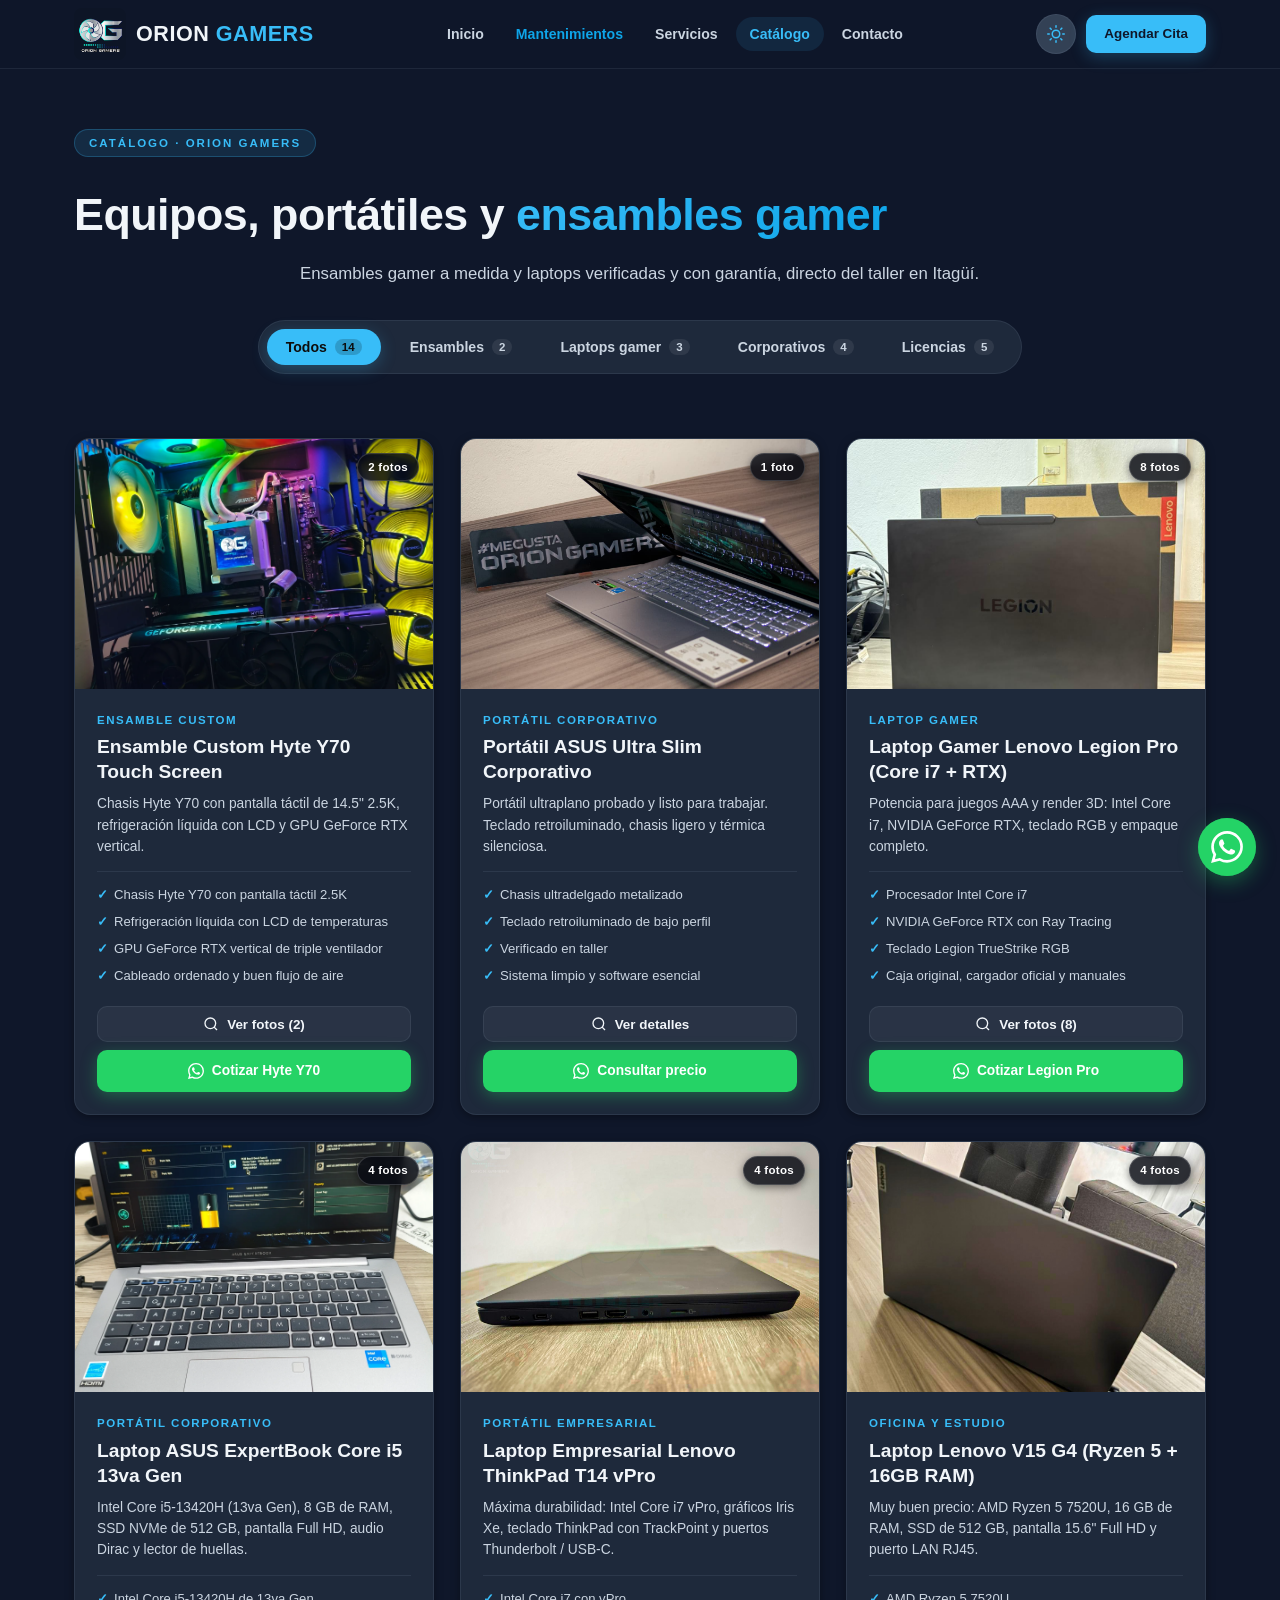
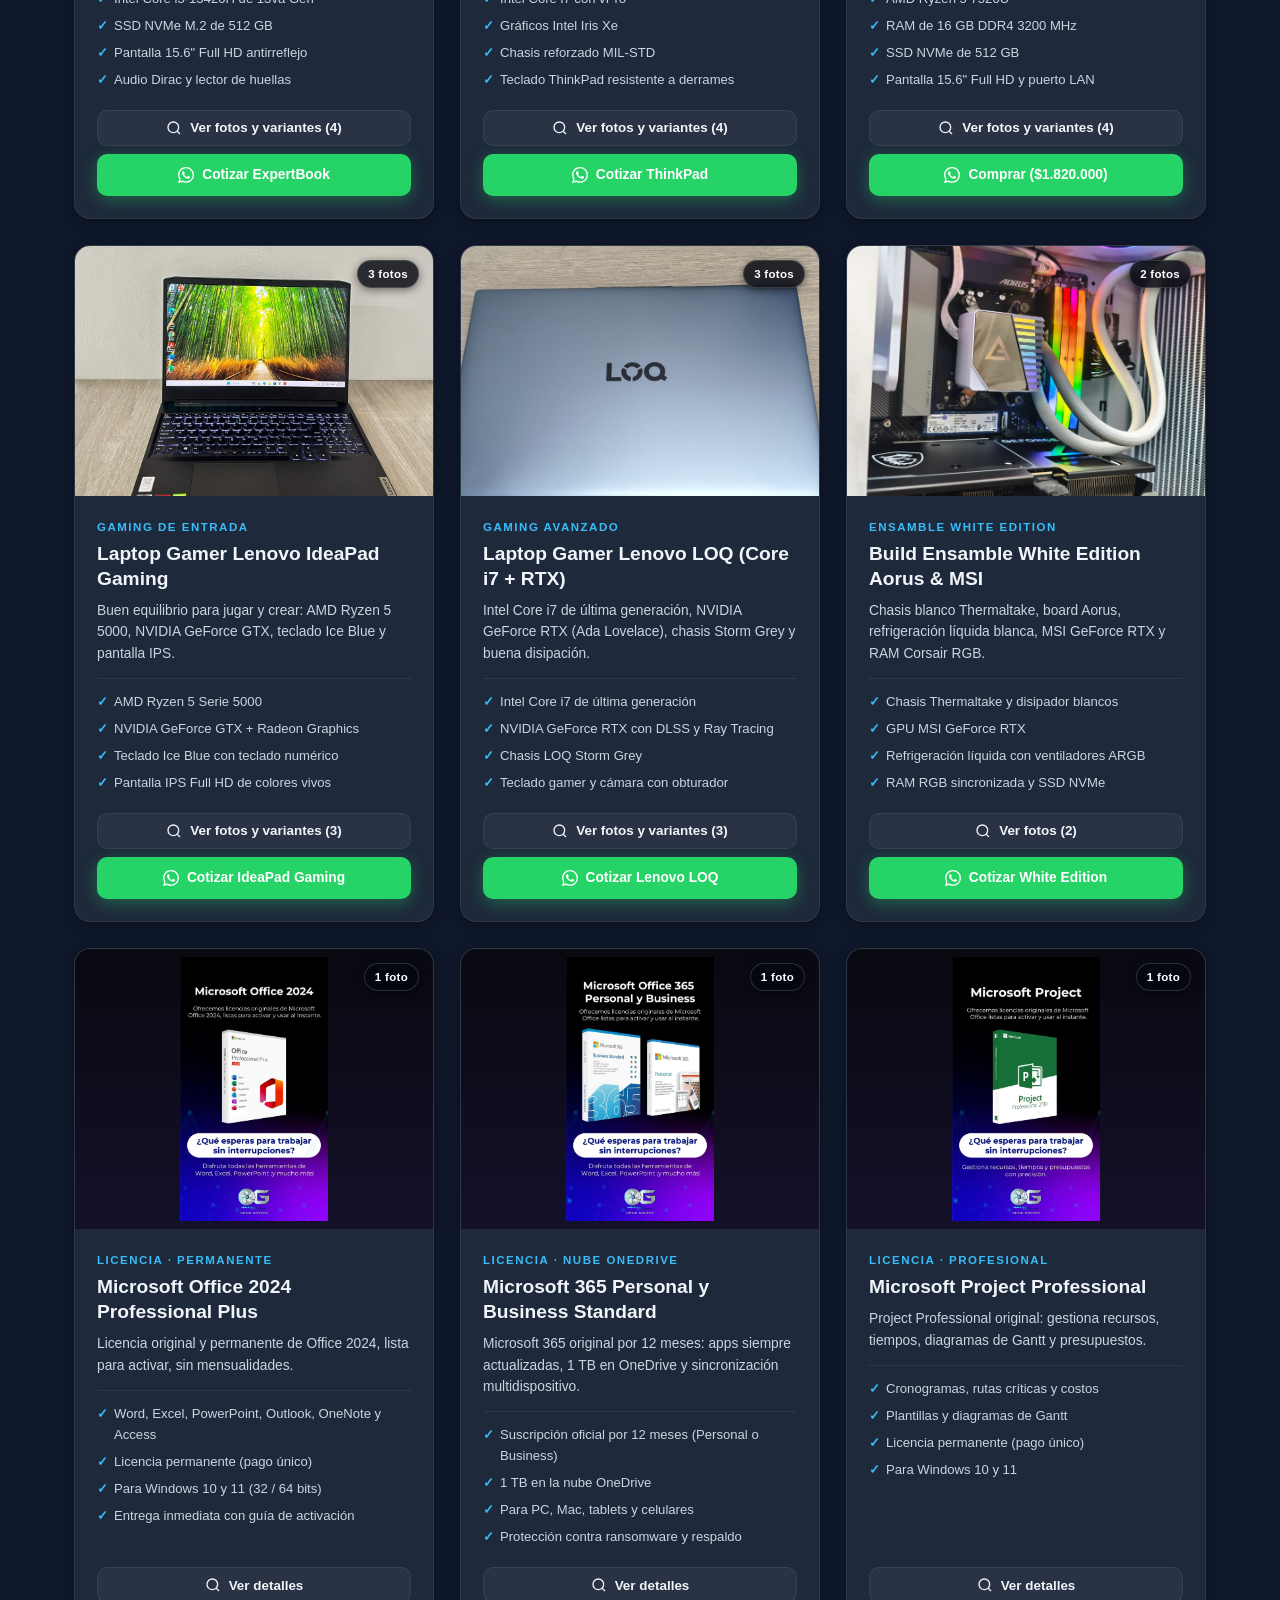
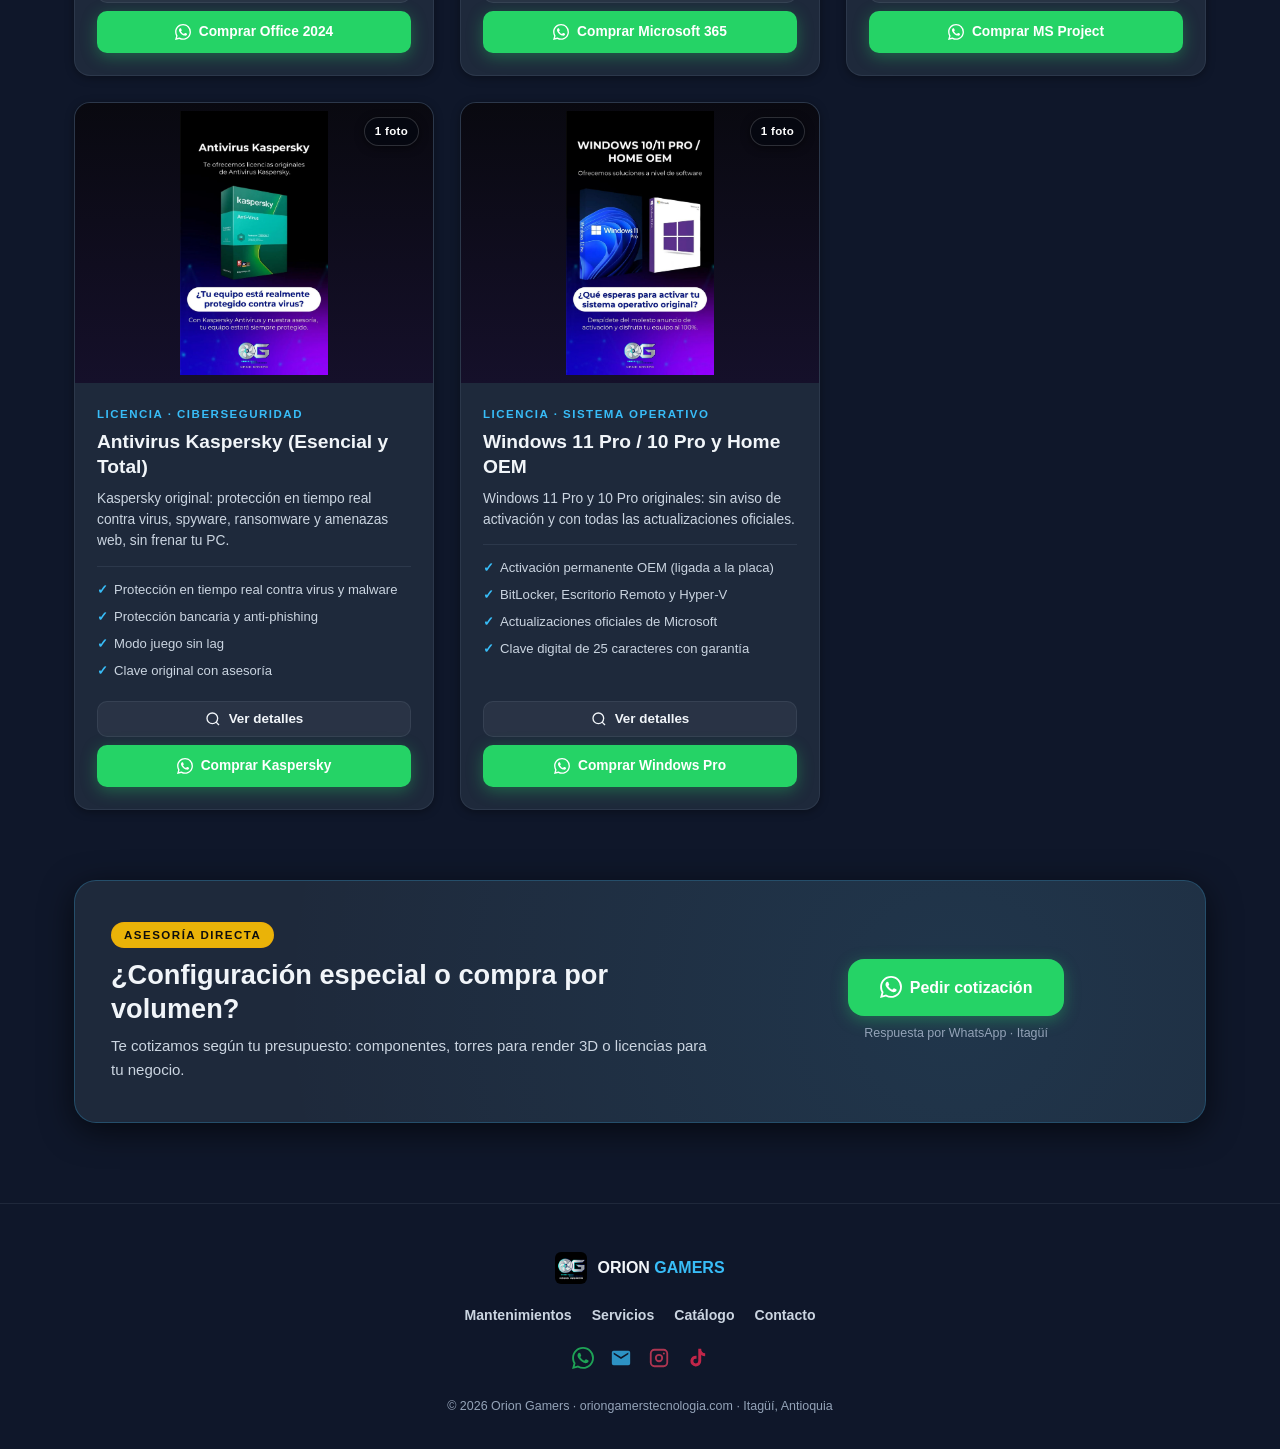
==== commit e17e961f: "Optimizar imágenes a WebP, SEO, quitar texto de microsoldadura y borrar multimedia sin uso Co-Author" ====
--- a/catalogo.html
+++ b/catalogo.html
@@ -5,12 +5,14 @@
   <meta name="viewport" content="width=device-width, initial-scale=1.0">
   <title>Catálogo | Orion Gamers · Ensambles, Portátiles y Licencias</title>
   <meta name="description" content="Catálogo de Orion Gamers en Itagüí: ensambles gamer, portátiles con garantía y software original (Windows, Office, Kaspersky).">
+  <link rel="canonical" href="https://oriongamerstecnologia.com/catalogo.html">
+  <meta name="robots" content="index, follow">
   <meta name="theme-color" content="#0d0d0d">
   <meta property="og:title" content="Catálogo · Orion Gamers">
   <meta property="og:description" content="Ensambles gamer, portátiles y licencias originales en Itagüí.">
   <meta property="og:type" content="website">
   <meta property="og:url" content="https://oriongamerstecnologia.com/catalogo.html">
-  <meta property="og:image" content="Logos%20OrionGamers/Orion_Gamers_Variante_14.webp">
+  <meta property="og:image" content="https://oriongamerstecnologia.com/Logos%20OrionGamers/Orion_Gamers_Variante_14.webp">
   <link rel="icon" type="image/webp" href="Logos%20OrionGamers/Orion_Gamers_Variante_14.webp" id="favicon">
   <link rel="stylesheet" href="styles.css">
 </head>
@@ -94,7 +96,7 @@
           <article class="catalog-card" data-category="gamer-custom" data-product-id="A">
             <div class="catalog-card-media" role="button" tabindex="0" aria-label="Ampliar fotos del Ensamble Custom Hyte Y70">
               <span class="catalog-variants-pill">2 fotos</span>
-              <img src="Imagenes%20y%20videos%20Pagina/A.jpeg" alt="Ensamble Custom Hyte Y70 Touch Screen Orion Gamers con GPU Vertical y Refrigeración Líquida" loading="lazy">
+              <img src="Imagenes%20y%20videos%20Pagina/A.webp" alt="Ensamble Custom Hyte Y70 Touch Screen Orion Gamers con GPU Vertical y Refrigeración Líquida" loading="lazy">
               <div class="catalog-media-overlay">
                 <span class="overlay-badge">Ver 2 fotos</span>
               </div>
@@ -110,7 +112,6 @@
                 <li><span>✓</span> Cableado ordenado y buen flujo de aire</li>
               </ul>
               <div class="catalog-card-footer">
-                <span class="catalog-stock-status">Bajo pedido</span>
                 <div class="catalog-card-actions">
                   <button type="button" class="btn btn-secondary btn-catalog-view" data-product-id="A">
                     <svg viewBox="0 0 24 24" width="16" height="16" fill="none" stroke="currentColor" stroke-width="2"><circle cx="11" cy="11" r="8"></circle><line x1="21" y1="21" x2="16.65" y2="16.65"></line></svg>
@@ -145,7 +146,6 @@
                 <li><span>✓</span> Sistema limpio y software esencial</li>
               </ul>
               <div class="catalog-card-footer">
-                <span class="catalog-stock-status">Entrega inmediata</span>
                 <div class="catalog-card-actions">
                   <button type="button" class="btn btn-secondary btn-catalog-view" data-product-id="B">
                     <svg viewBox="0 0 24 24" width="16" height="16" fill="none" stroke="currentColor" stroke-width="2"><circle cx="11" cy="11" r="8"></circle><line x1="21" y1="21" x2="16.65" y2="16.65"></line></svg>
@@ -180,7 +180,6 @@
                 <li><span>✓</span> Caja original, cargador oficial y manuales</li>
               </ul>
               <div class="catalog-card-footer">
-                <span class="catalog-stock-status">Excelente estado, con caja</span>
                 <div class="catalog-card-actions">
                   <button type="button" class="btn btn-secondary btn-catalog-view" data-product-id="C">
                     <svg viewBox="0 0 24 24" width="16" height="16" fill="none" stroke="currentColor" stroke-width="2"><circle cx="11" cy="11" r="8"></circle><line x1="21" y1="21" x2="16.65" y2="16.65"></line></svg>
@@ -199,7 +198,7 @@
           <article class="catalog-card" data-category="laptop-pro" data-product-id="D">
             <div class="catalog-card-media" role="button" tabindex="0" aria-label="Ampliar fotos de la Laptop ASUS ExpertBook">
               <span class="catalog-variants-pill">4 fotos</span>
-              <img src="Imagenes%20y%20videos%20Pagina/D.jpeg" alt="Laptop ASUS ExpertBook Intel Core i5 13va Gen con BIOS EZ Mode verificado Orion Gamers" loading="lazy">
+              <img src="Imagenes%20y%20videos%20Pagina/D.webp" alt="Laptop ASUS ExpertBook Intel Core i5 13va Gen con BIOS EZ Mode verificado Orion Gamers" loading="lazy">
               <div class="catalog-media-overlay">
                 <span class="overlay-badge">Ver 4 fotos</span>
               </div>
@@ -215,7 +214,6 @@
                 <li><span>✓</span> Audio Dirac y lector de huellas</li>
               </ul>
               <div class="catalog-card-footer">
-                <span class="catalog-stock-status">Disponible · Verificada</span>
                 <div class="catalog-card-actions">
                   <button type="button" class="btn btn-secondary btn-catalog-view" data-product-id="D">
                     <svg viewBox="0 0 24 24" width="16" height="16" fill="none" stroke="currentColor" stroke-width="2"><circle cx="11" cy="11" r="8"></circle><line x1="21" y1="21" x2="16.65" y2="16.65"></line></svg>
@@ -250,7 +248,6 @@
                 <li><span>✓</span> Teclado ThinkPad resistente a derrames</li>
               </ul>
               <div class="catalog-card-footer">
-                <span class="catalog-stock-status">Entrega o envío</span>
                 <div class="catalog-card-actions">
                   <button type="button" class="btn btn-secondary btn-catalog-view" data-product-id="E">
                     <svg viewBox="0 0 24 24" width="16" height="16" fill="none" stroke="currentColor" stroke-width="2"><circle cx="11" cy="11" r="8"></circle><line x1="21" y1="21" x2="16.65" y2="16.65"></line></svg>
@@ -285,7 +282,6 @@
                 <li><span>✓</span> Pantalla 15.6" Full HD y puerto LAN</li>
               </ul>
               <div class="catalog-card-footer">
-                <span class="catalog-stock-status">Precio especial: $1.820.000 COP</span>
                 <div class="catalog-card-actions">
                   <button type="button" class="btn btn-secondary btn-catalog-view" data-product-id="F">
                     <svg viewBox="0 0 24 24" width="16" height="16" fill="none" stroke="currentColor" stroke-width="2"><circle cx="11" cy="11" r="8"></circle><line x1="21" y1="21" x2="16.65" y2="16.65"></line></svg>
@@ -320,7 +316,6 @@
                 <li><span>✓</span> Pantalla IPS Full HD de colores vivos</li>
               </ul>
               <div class="catalog-card-footer">
-                <span class="catalog-stock-status">Disponible · Mantenimiento al día</span>
                 <div class="catalog-card-actions">
                   <button type="button" class="btn btn-secondary btn-catalog-view" data-product-id="G">
                     <svg viewBox="0 0 24 24" width="16" height="16" fill="none" stroke="currentColor" stroke-width="2"><circle cx="11" cy="11" r="8"></circle><line x1="21" y1="21" x2="16.65" y2="16.65"></line></svg>
@@ -355,7 +350,6 @@
                 <li><span>✓</span> Teclado gamer y cámara con obturador</li>
               </ul>
               <div class="catalog-card-footer">
-                <span class="catalog-stock-status">Disponible en taller</span>
                 <div class="catalog-card-actions">
                   <button type="button" class="btn btn-secondary btn-catalog-view" data-product-id="H">
                     <svg viewBox="0 0 24 24" width="16" height="16" fill="none" stroke="currentColor" stroke-width="2"><circle cx="11" cy="11" r="8"></circle><line x1="21" y1="21" x2="16.65" y2="16.65"></line></svg>
@@ -374,7 +368,7 @@
           <article class="catalog-card" data-category="gamer-custom" data-product-id="I">
             <div class="catalog-card-media" role="button" tabindex="0" aria-label="Ampliar fotos del Ensamble White Edition">
               <span class="catalog-variants-pill">2 fotos</span>
-              <img src="Imagenes%20y%20videos%20Pagina/I.jpeg" alt="PC Gamer White Edition Aorus MSI Orion Gamers con Refrigeración Líquida Blanca" loading="lazy">
+              <img src="Imagenes%20y%20videos%20Pagina/I.webp" alt="PC Gamer White Edition Aorus MSI Orion Gamers con Refrigeración Líquida Blanca" loading="lazy">
               <div class="catalog-media-overlay">
                 <span class="overlay-badge">Ver 2 fotos</span>
               </div>
@@ -390,7 +384,6 @@
                 <li><span>✓</span> RAM RGB sincronizada y SSD NVMe</li>
               </ul>
               <div class="catalog-card-footer">
-                <span class="catalog-stock-status">Según tu presupuesto</span>
                 <div class="catalog-card-actions">
                   <button type="button" class="btn btn-secondary btn-catalog-view" data-product-id="I">
                     <svg viewBox="0 0 24 24" width="16" height="16" fill="none" stroke="currentColor" stroke-width="2"><circle cx="11" cy="11" r="8"></circle><line x1="21" y1="21" x2="16.65" y2="16.65"></line></svg>
@@ -425,7 +418,6 @@
                 <li><span>✓</span> Entrega inmediata con guía de activación</li>
               </ul>
               <div class="catalog-card-footer">
-                <span class="catalog-stock-status">Entrega digital inmediata</span>
                 <div class="catalog-card-actions">
                   <button type="button" class="btn btn-secondary btn-catalog-view" data-product-id="LIC-OFFICE24">
                     <svg viewBox="0 0 24 24" width="16" height="16" fill="none" stroke="currentColor" stroke-width="2"><circle cx="11" cy="11" r="8"></circle><line x1="21" y1="21" x2="16.65" y2="16.65"></line></svg>
@@ -460,7 +452,6 @@
                 <li><span>✓</span> Protección contra ransomware y respaldo</li>
               </ul>
               <div class="catalog-card-footer">
-                <span class="catalog-stock-status">Entrega digital inmediata</span>
                 <div class="catalog-card-actions">
                   <button type="button" class="btn btn-secondary btn-catalog-view" data-product-id="LIC-O365">
                     <svg viewBox="0 0 24 24" width="16" height="16" fill="none" stroke="currentColor" stroke-width="2"><circle cx="11" cy="11" r="8"></circle><line x1="21" y1="21" x2="16.65" y2="16.65"></line></svg>
@@ -495,7 +486,6 @@
                 <li><span>✓</span> Para Windows 10 y 11</li>
               </ul>
               <div class="catalog-card-footer">
-                <span class="catalog-stock-status">Entrega digital inmediata</span>
                 <div class="catalog-card-actions">
                   <button type="button" class="btn btn-secondary btn-catalog-view" data-product-id="LIC-PROJECT">
                     <svg viewBox="0 0 24 24" width="16" height="16" fill="none" stroke="currentColor" stroke-width="2"><circle cx="11" cy="11" r="8"></circle><line x1="21" y1="21" x2="16.65" y2="16.65"></line></svg>
@@ -530,7 +520,6 @@
                 <li><span>✓</span> Clave original con asesoría</li>
               </ul>
               <div class="catalog-card-footer">
-                <span class="catalog-stock-status">Entrega digital inmediata</span>
                 <div class="catalog-card-actions">
                   <button type="button" class="btn btn-secondary btn-catalog-view" data-product-id="LIC-KASPERSKY">
                     <svg viewBox="0 0 24 24" width="16" height="16" fill="none" stroke="currentColor" stroke-width="2"><circle cx="11" cy="11" r="8"></circle><line x1="21" y1="21" x2="16.65" y2="16.65"></line></svg>
@@ -565,7 +554,6 @@
                 <li><span>✓</span> Clave digital de 25 caracteres con garantía</li>
               </ul>
               <div class="catalog-card-footer">
-                <span class="catalog-stock-status">Entrega digital inmediata</span>
                 <div class="catalog-card-actions">
                   <button type="button" class="btn btn-secondary btn-catalog-view" data-product-id="LIC-WINDOWS">
                     <svg viewBox="0 0 24 24" width="16" height="16" fill="none" stroke="currentColor" stroke-width="2"><circle cx="11" cy="11" r="8"></circle><line x1="21" y1="21" x2="16.65" y2="16.65"></line></svg>
@@ -636,7 +624,6 @@
             </div>
 
             <div class="product-modal-footer">
-              <div class="catalog-stock-status" id="modal-product-status">Disponible · Verificada</div>
               <a href="#" target="_blank" rel="noopener" class="btn btn-whatsapp btn-booking-lg" id="modal-product-wa">
                 <svg viewBox="0 0 24 24" width="20" height="20" fill="currentColor"><path d="M17.472 14.382c-.297-.149-1.758-.867-2.03-.967-.273-.099-.471-.148-.67.15-.197.297-.767.966-.94 1.164-.173.199-.347.223-.644.075-.297-.15-1.255-.463-2.39-1.475-.883-.788-1.48-1.761-1.653-2.059-.173-.297-.018-.458.13-.606.134-.133.298-.347.446-.52.149-.174.198-.298.298-.497.099-.198.05-.371-.025-.52-.075-.149-.669-1.612-.916-2.207-.242-.579-.487-.5-.669-.51-.173-.008-.371-.01-.57-.01-.198 0-.52.074-.792.372-.272.297-1.04 1.016-1.04 2.479 0 1.462 1.065 2.875 1.213 3.074.149.198 2.096 3.2 5.077 4.487.709.306 1.262.489 1.694.625.712.227 1.36.195 1.871.118.571-.085 1.758-.719 2.006-1.413.248-.694.248-1.289.173-1.413-.074-.124-.272-.198-.57-.347m-5.421 7.403h-.004a9.87 9.87 0 01-5.031-1.378l-.361-.214-3.741.982.998-3.648-.235-.374a9.86 9.86 0 01-1.51-5.26c.001-5.45 4.436-9.884 9.888-9.884 2.64 0 5.122 1.03 6.988 2.898a9.825 9.825 0 012.893 6.994c-.003 5.45-4.437 9.884-9.885 9.884m8.413-18.297A11.815 11.815 0 0012.05 0C5.495 0 .16 5.335.157 11.892c0 2.096.547 4.142 1.588 5.945L.057 24l6.305-1.654a11.882 11.882 0 005.683 1.448h.005c6.554 0 11.89-5.335 11.893-11.893a11.821 11.821 0 00-3.48-8.413z"/></svg>
                 <span id="modal-product-wa-text">Cotizar por WhatsApp</span>
--- a/styles.css
+++ b/styles.css
@@ -956,7 +956,8 @@
   border-radius: var(--r-full);
 }
 .ps5-video-wrapper {
-  max-width: 260px;
+  max-width: 100%;
+  aspect-ratio: 848 / 478;
 }
 .ps5-main-video {
   width: 100%;
@@ -1936,9 +1937,6 @@
     width: 100%;
     justify-content: center;
   }
-  .showcase-video {
-    height: 290px;
-  }
 }
 
 @media (max-width: 640px) {
@@ -1951,7 +1949,6 @@
   .fast-booking-info h3 { font-size: 1.3rem; }
   .video-showcase-card { padding: 24px 18px; }
   .video-showcase-title { font-size: 1.35rem; }
-  .showcase-video { height: 230px; }
   .ps5-showcase-card { padding: 24px 18px; }
   .ps5-showcase-title { font-size: 1.35rem; }
   .ps5-variant-item { padding: 12px 14px; gap: 12px; }
